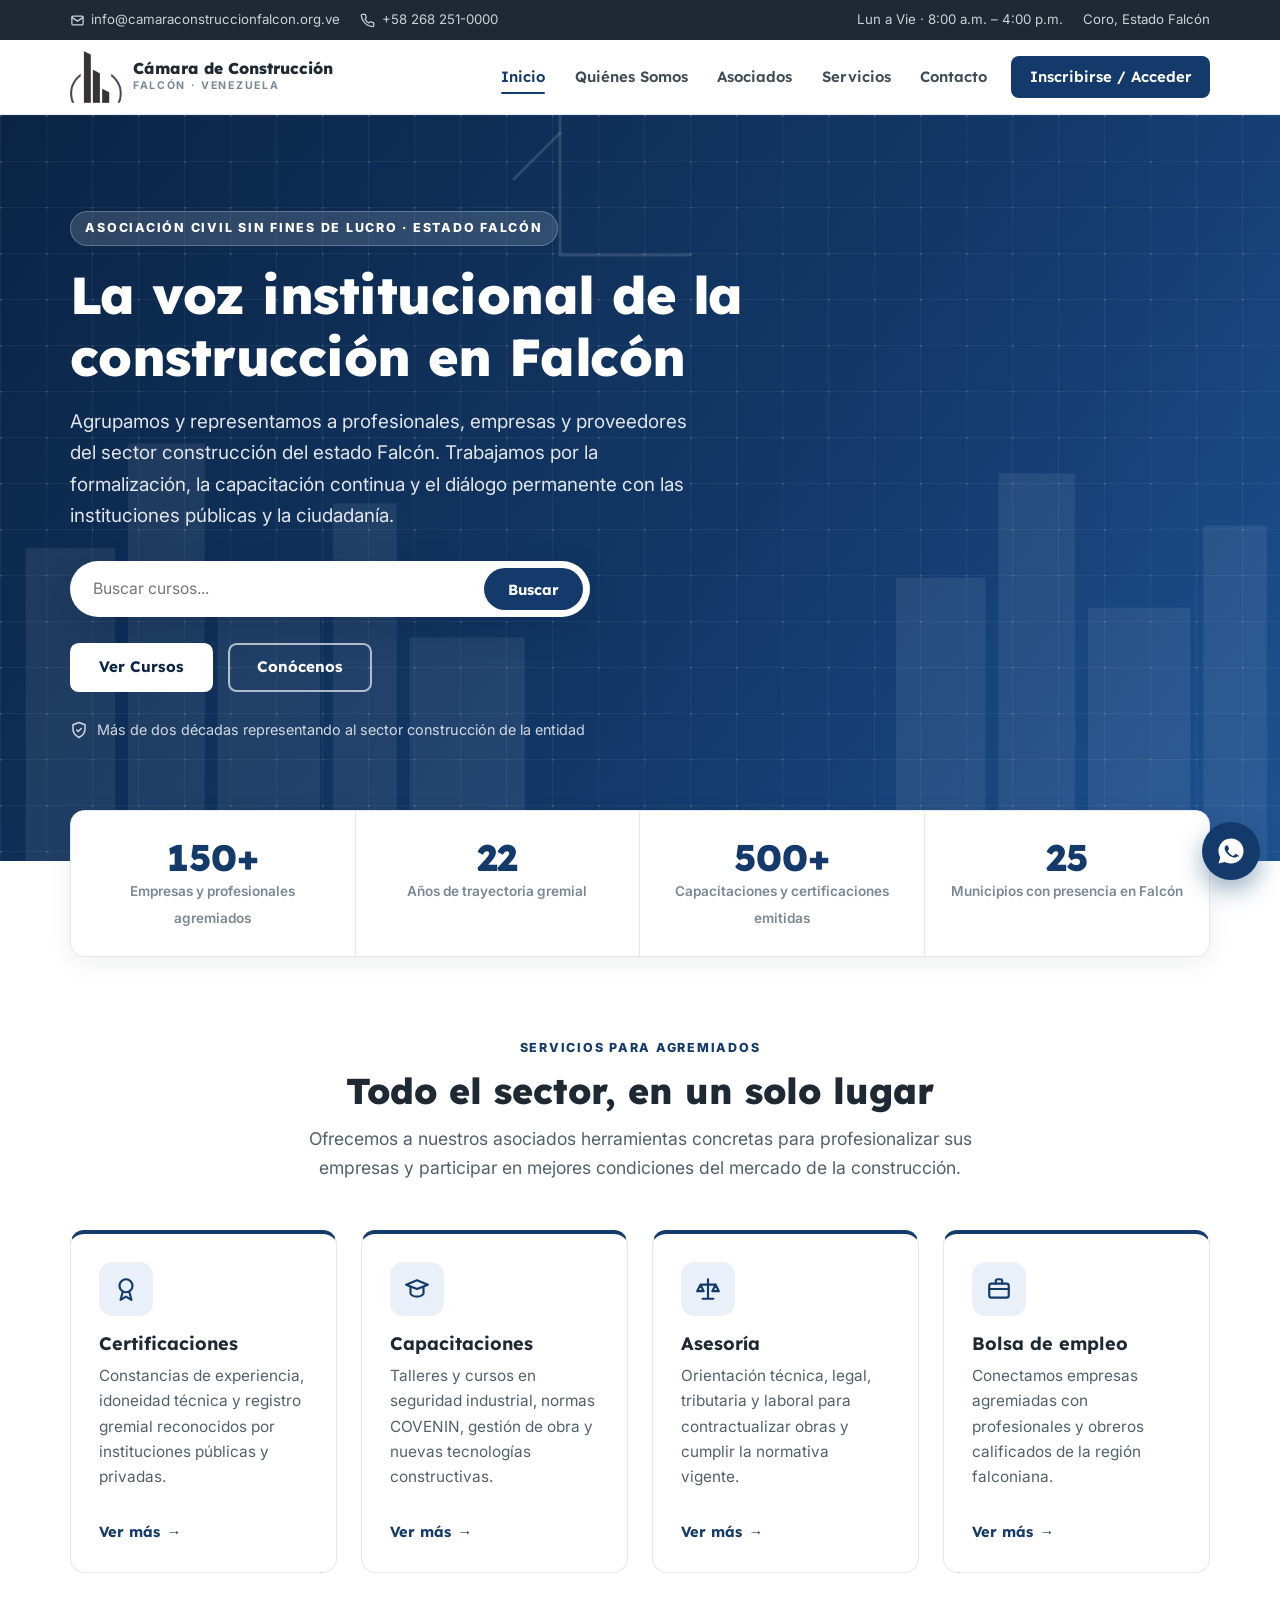
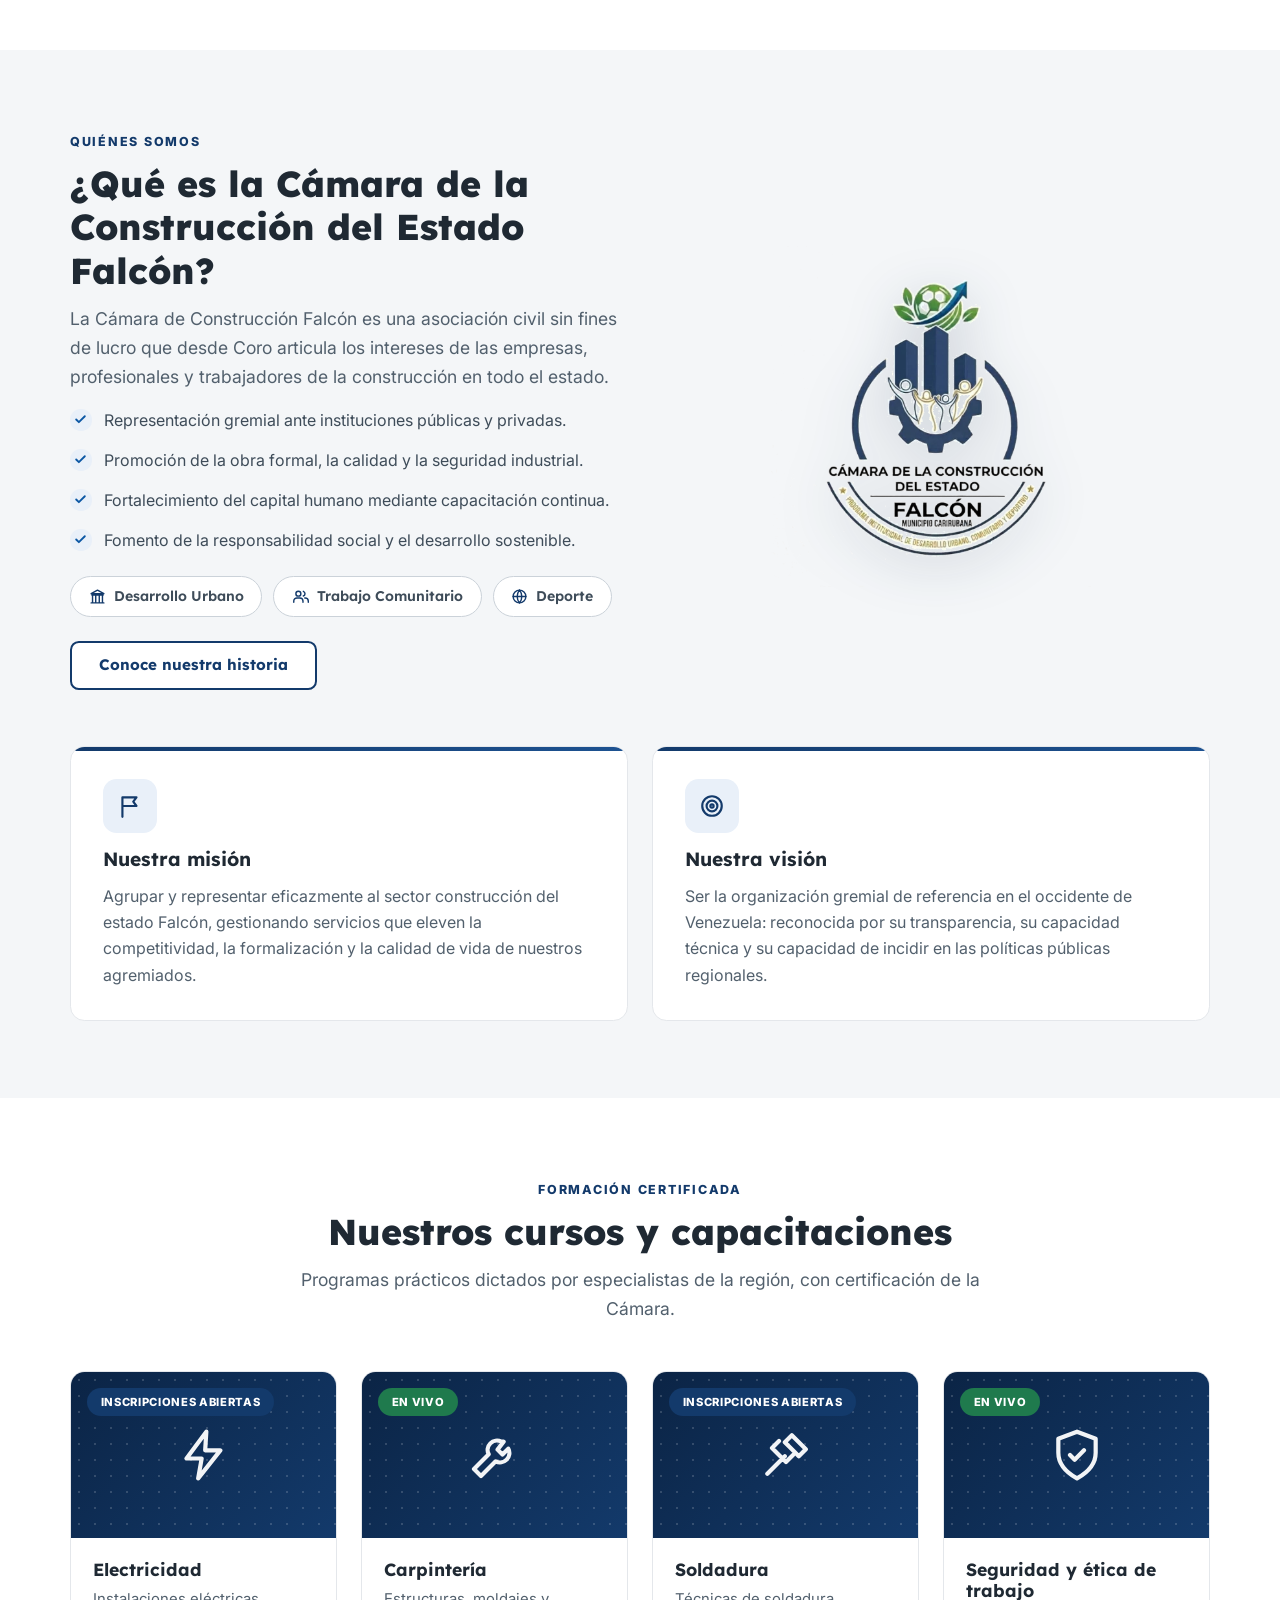
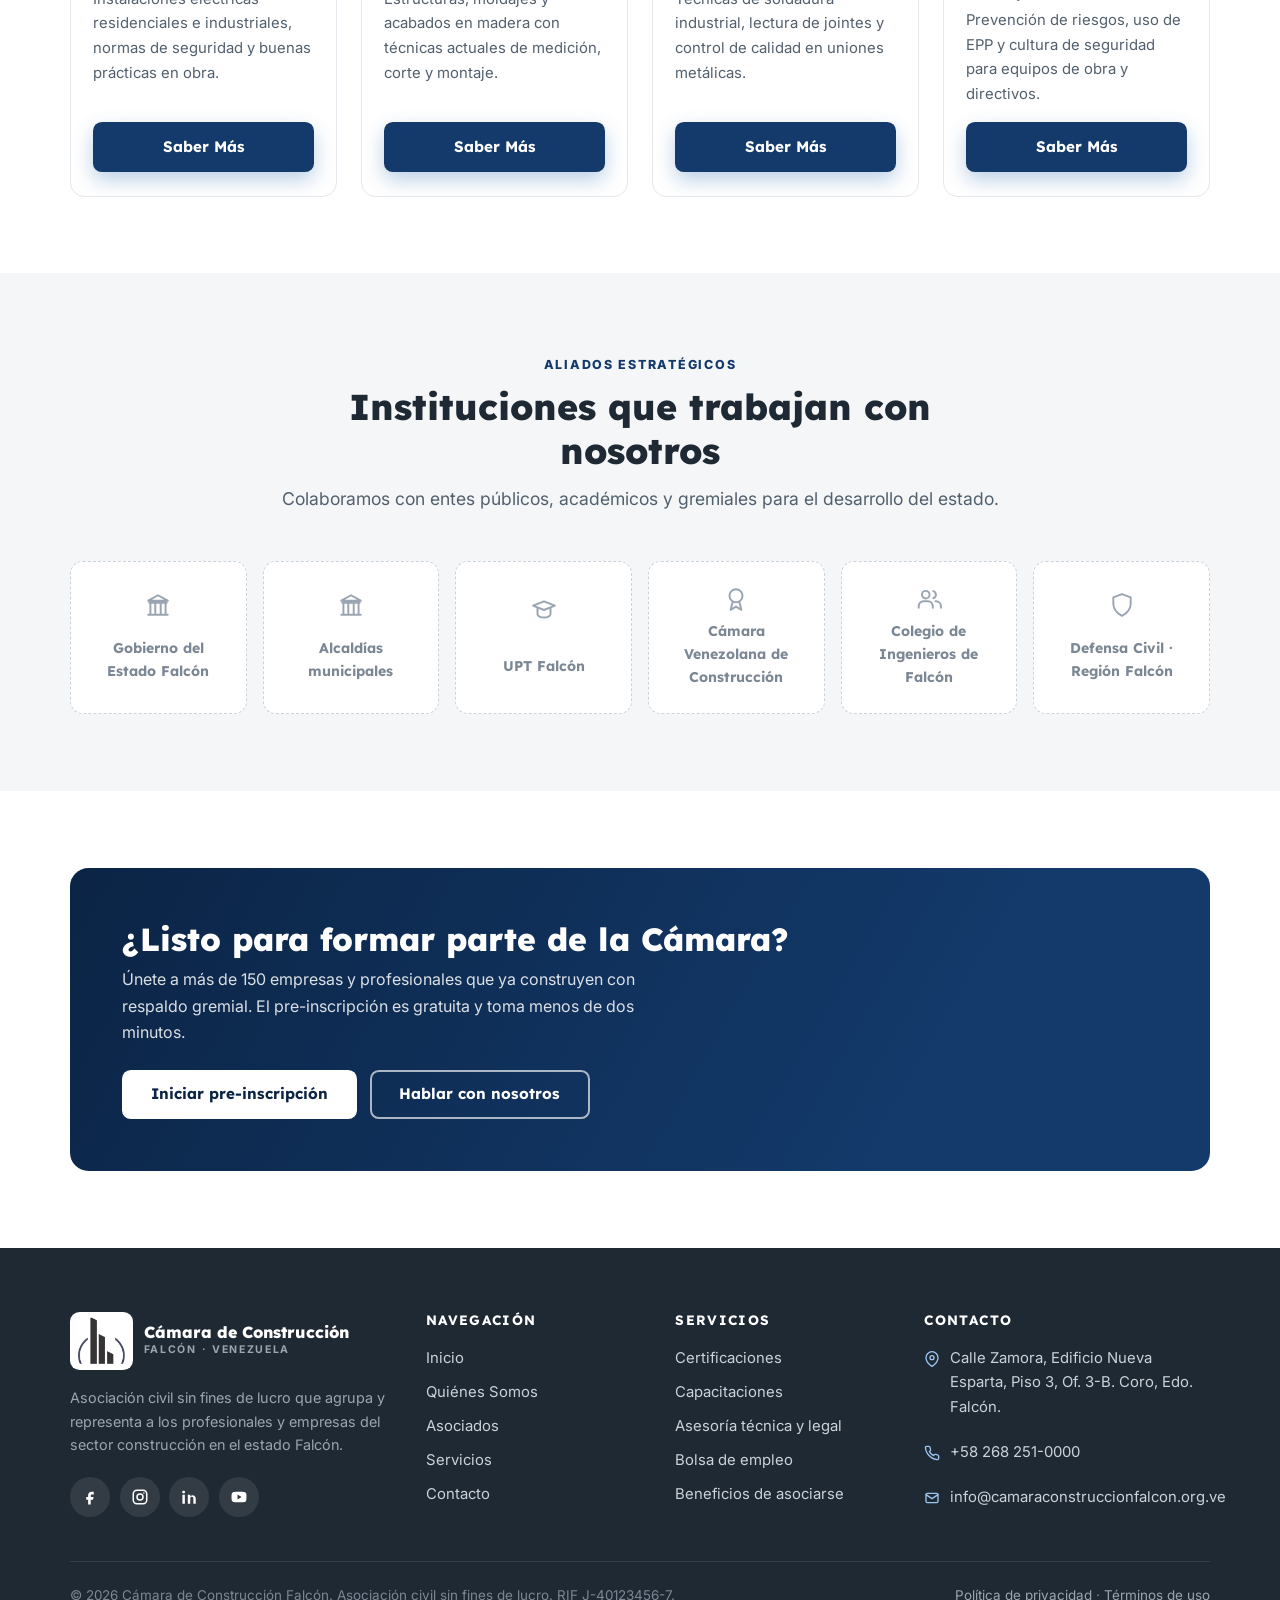
==== Cámara de Construcción del Estado Falcón/index.html @ 8546aae0 "Add files via upload" ====
<!DOCTYPE html>
<html lang="es">
<head>
  <meta charset="UTF-8">
  <meta name="viewport" content="width=device-width, initial-scale=1.0">
  <title>Cámara de Construcción Falcón | Sitio oficial</title>
  <meta name="description" content="Sitio oficial de la Cámara de Construcción Falcón, asociación civil sin fines de lucro que agrupa y representa a profesionales, empresas y proveedores del sector construcción en el estado Falcón.">
  <meta name="keywords" content="Cámara de Construcción Falcón, construcción Falcón, asociación civil, gremio construction, Coro, capital humano, obra pública">
  <meta name="author" content="Cámara de Construcción Falcón">
  <meta name="robots" content="index, follow">
  <link rel="canonical" href="https://camaraconstruccionfalcon.org.ve/">

  <!-- Open Graph / Redes sociales -->
  <meta property="og:type" content="website">
  <meta property="og:locale" content="es_VE">
  <meta property="og:site_name" content="Cámara de Construcción Falcón">
  <meta property="og:title" content="Cámara de Construcción Falcón | Sitio oficial">
  <meta property="og:description" content="La voz institucional de la construcción en el estado Falcón: capacitación, certificación, asesoría y representación gremial.">
  <meta property="og:url" content="https://camaraconstruccionfalcon.org.ve/">
  <meta name="twitter:card" content="summary">

  <meta name="theme-color" content="#133a6b">
  <link rel="icon" type="image/png" href="assets/img/logo-edificios.png">

  <link rel="preconnect" href="https://fonts.googleapis.com">
  <link rel="preconnect" href="https://fonts.gstatic.com" crossorigin>
  <link href="https://fonts.googleapis.com/css2?family=Lexend:wght@500;600;700;800&family=Inter:wght@400;500;600;700&display=swap" rel="stylesheet">

  <link rel="stylesheet" href="assets/css/styles.css">

  <!-- Datos estructurados (SEO) -->
  <script type="application/ld+json">
  {
    "@context": "https://schema.org",
    "@type": "NGO",
    "name": "Cámara de Construcción Falcón",
    "alternateName": "CCF",
    "url": "https://camaraconstruccionfalcon.org.ve/",
    "description": "Asociación civil sin fines de lucro que agrupa y representa a los profesionales y empresas del sector construcción en el estado Falcón, Venezuela.",
    "areaServed": "Estado Falcón, Venezuela",
    "address": {
      "@type": "PostalAddress",
      "streetAddress": "Calle Zamora, Edificio Nueva Esparta, Piso 3, Oficina 3-B",
      "addressLocality": "Coro",
      "addressRegion": "Falcón",
      "addressCountry": "VE"
    },
    "contactPoint": {
      "@type": "ContactPoint",
      "telephone": "+58-268-251-0000",
      "contactType": "customer service",
      "availableLanguage": ["Spanish"]
    }
  }
  </script>
</head>
<body>
  <a class="skip-link" href="#contenido">Saltar al contenido principal</a>

  <!-- Barra superior institucional -->
  <div class="topbar">
    <div class="container topbar__inner">
      <div class="topbar__grupo">
        <a href="mailto:info@camaraconstruccionfalcon.org.ve">
          <svg aria-hidden="true" viewBox="0 0 24 24" fill="none" stroke="currentColor" stroke-width="2" stroke-linecap="round" stroke-linejoin="round"><rect x="3" y="5" width="18" height="14" rx="2"/><path d="M3 7l9 6 9-6"/></svg>
          info@camaraconstruccionfalcon.org.ve
        </a>
        <a href="tel:+582682510000">
          <svg aria-hidden="true" viewBox="0 0 24 24" fill="none" stroke="currentColor" stroke-width="2" stroke-linecap="round" stroke-linejoin="round"><path d="M22 16.92v3a2 2 0 0 1-2.18 2 19.79 19.79 0 0 1-8.63-3.07 19.5 19.5 0 0 1-6-6A19.79 19.79 0 0 1 2.12 4.18 2 2 0 0 1 4.11 2h3a2 2 0 0 1 2 1.72c.13.96.36 1.9.7 2.81a2 2 0 0 1-.45 2.11L8.09 9.91a16 16 0 0 0 6 6l1.27-1.27a2 2 0 0 1 2.11-.45c.91.34 1.85.57 2.81.7A2 2 0 0 1 22 16.92z"/></svg>
          +58 268 251-0000
        </a>
      </div>
      <div class="topbar__grupo">
        <span>Lun a Vie · 8:00 a.m. – 4:00 p.m.</span>
        <span>Coro, Estado Falcón</span>
      </div>
    </div>
  </div>

  <!-- Encabezado principal -->
  <header class="site-header">
    <div class="container header-inner">
      <a class="brand" href="index.html" aria-label="Cámara de Construcción Falcón — Ir al inicio">
        <img class="brand__mark" src="assets/img/logo-edificios.png" alt="" width="52" height="52">
        <span>
          <span class="brand__nombre">Cámara de Construcción</span>
          <span class="brand__lema">Falcón · Venezuela</span>
        </span>
      </a>

      <button class="nav-toggle" aria-expanded="false" aria-controls="nav-principal" aria-label="Abrir menú de navegación">
        <span></span><span></span><span></span>
      </button>

      <nav class="main-nav" id="nav-principal" aria-label="Navegación principal">
        <ul>
          <li><a href="index.html" aria-current="page">Inicio</a></li>
          <li><a href="quienes-somos.html">Quiénes Somos</a></li>
          <li><a href="asociados.html">Asociados</a></li>
          <li><a href="servicios.html">Servicios</a></li>
          <li><a href="contacto.html">Contacto</a></li>
          <li class="nav-cta"><a href="asociados.html#afiliacion">Inscribirse / Acceder</a></li>
        </ul>
      </nav>
    </div>
  </header>

  <main id="contenido">

    <!-- ===== Hero ===== -->
    <section class="hero">
      <svg class="hero__bg" aria-hidden="true" preserveAspectRatio="xMidYMax slice">
        <defs>
          <pattern id="plano" width="46" height="46" patternUnits="userSpaceOnUse">
            <path d="M46 0H0v46" fill="none" stroke="rgba(255,255,255,0.10)" stroke-width="1"/>
            <circle cx="0" cy="0" r="2" fill="rgba(255,255,255,0.14)"/>
          </pattern>
        </defs>
        <rect width="100%" height="100%" fill="url(#plano)"/>
        <!-- Skyline estilizado -->
        <g fill="rgba(255,255,255,0.07)">
          <rect x="2%" y="58%" width="7%" height="42%"/>
          <rect x="10%" y="44%" width="6%" height="56%"/>
          <rect x="17%" y="66%" width="8%" height="34%"/>
          <rect x="26%" y="52%" width="5%" height="48%"/>
          <rect x="32%" y="70%" width="9%" height="30%"/>
          <rect x="70%" y="62%" width="7%" height="38%"/>
          <rect x="78%" y="48%" width="6%" height="52%"/>
          <rect x="85%" y="66%" width="8%" height="34%"/>
          <rect x="94%" y="55%" width="5%" height="45%"/>
        </g>
        <g stroke="rgba(255,255,255,0.13)" stroke-width="3" fill="none" stroke-linecap="round">
          <path d="M560 -10 v150 h130"/>
          <path d="M560 18 l-46 46"/>
        </g>
      </svg>

      <div class="container">
        <div class="hero__contenido">
          <span class="eyebrow">Asociación civil sin fines de lucro · Estado Falcón</span>
          <h1>La voz institucional de la construcción en Falcón</h1>
          <p class="hero__texto">
            Agrupamos y representamos a profesionales, empresas y proveedores del sector
            construcción del estado Falcón. Trabajamos por la formalización, la capacitación
            continua y el diálogo permanente con las instituciones públicas y la ciudadanía.
          </p>
          <form class="hero__buscador" action="servicios.html" method="get" role="search">
            <label class="sr-only" for="buscar-curso">Buscar cursos</label>
            <input id="buscar-curso" type="search" name="q" placeholder="Buscar cursos...">
            <button type="submit">Buscar</button>
          </form>
          <div class="hero__acciones">
            <a class="btn btn--claro" href="#cursos">Ver Cursos</a>
            <a class="btn btn--linea-clara" href="quienes-somos.html">Conócenos</a>
          </div>
          <p class="hero__confianza">
            <svg aria-hidden="true" viewBox="0 0 24 24" fill="none" stroke="currentColor" stroke-width="2" stroke-linecap="round" stroke-linejoin="round"><path d="M12 2l8 3v6c0 5-3.5 8.5-8 11-4.5-2.5-8-6-8-11V5l8-3z"/><path d="M9 12l2 2 4-4"/></svg>
            Más de dos décadas representando al sector construcción de la entidad
          </p>
        </div>
      </div>
    </section>

    <!-- ===== Estadísticas ===== -->
    <section class="estadisticas" aria-label="Cifras de la Cámara">
      <div class="container">
        <div class="estadisticas__caja">
          <div class="estadistica">
            <span class="estadistica__num">150+</span>
            <span class="estadistica__label">Empresas y profesionales agremiados</span>
          </div>
          <div class="estadistica">
            <span class="estadistica__num">22</span>
            <span class="estadistica__label">Años de trayectoria gremial</span>
          </div>
          <div class="estadistica">
            <span class="estadistica__num">500+</span>
            <span class="estadistica__label">Capacitaciones y certificaciones emitidas</span>
          </div>
          <div class="estadistica">
            <span class="estadistica__num">25</span>
            <span class="estadistica__label">Municipios con presencia en Falcón</span>
          </div>
        </div>
      </div>
    </section>

    <!-- ===== Servicios rápidos ===== -->
    <section class="section">
      <div class="container">
        <div class="section-header center">
          <span class="eyebrow">Servicios para agremiados</span>
          <h2>Todo el sector, en un solo lugar</h2>
          <p class="lead">
            Ofrecemos a nuestros asociados herramientas concretas para profesionalizar sus
            empresas y participar en mejores condiciones del mercado de la construcción.
          </p>
        </div>

        <div class="grid grid--4">
          <article class="tarjeta tarjeta--acento reveal">
            <div class="tarjeta__icono">
              <svg aria-hidden="true" viewBox="0 0 24 24" fill="none" stroke="currentColor" stroke-width="2" stroke-linecap="round" stroke-linejoin="round"><circle cx="12" cy="9" r="6"/><path d="M9 14.5L7 22l5-3 5 3-2-7.5"/></svg>
            </div>
            <h3>Certificaciones</h3>
            <p>Constancias de experiencia, idoneidad técnica y registro gremial reconocidos por instituciones públicas y privadas.</p>
            <a class="enlace-flecha" href="servicios.html#certificaciones">Ver más</a>
          </article>

          <article class="tarjeta tarjeta--acento reveal">
            <div class="tarjeta__icono">
              <svg aria-hidden="true" viewBox="0 0 24 24" fill="none" stroke="currentColor" stroke-width="2" stroke-linecap="round" stroke-linejoin="round"><path d="M2 8l10-4 10 4-10 4L2 8z"/><path d="M6 10.5V16c0 1.6 3 3 6 3s6-1.4 6-3v-5.5"/></svg>
            </div>
            <h3>Capacitaciones</h3>
            <p>Talleres y cursos en seguridad industrial, normas COVENIN, gestión de obra y nuevas tecnologías constructivas.</p>
            <a class="enlace-flecha" href="servicios.html#capacitaciones">Ver más</a>
          </article>

          <article class="tarjeta tarjeta--acento reveal">
            <div class="tarjeta__icono">
              <svg aria-hidden="true" viewBox="0 0 24 24" fill="none" stroke="currentColor" stroke-width="2" stroke-linecap="round" stroke-linejoin="round"><path d="M12 3v18M7 21h10M5 8l-3 6h6L5 8zM19 8l-3 6h6l-3-6zM5 8h14"/></svg>
            </div>
            <h3>Asesoría</h3>
            <p>Orientación técnica, legal, tributaria y laboral para contractualizar obras y cumplir la normativa vigente.</p>
            <a class="enlace-flecha" href="servicios.html#asesorias">Ver más</a>
          </article>

          <article class="tarjeta tarjeta--acento reveal">
            <div class="tarjeta__icono">
              <svg aria-hidden="true" viewBox="0 0 24 24" fill="none" stroke="currentColor" stroke-width="2" stroke-linecap="round" stroke-linejoin="round"><rect x="3" y="7" width="18" height="13" rx="2"/><path d="M9 7V5a2 2 0 0 1 2-2h2a2 2 0 0 1 2 2v2M3 12h18"/></svg>
            </div>
            <h3>Bolsa de empleo</h3>
            <p>Conectamos empresas agremiadas con profesionales y obreros calificados de la región falconiana.</p>
            <a class="enlace-flecha" href="servicios.html#empleo">Ver más</a>
          </article>
        </div>
      </div>
    </section>

    <!-- ===== Quiénes somos (resumen) ===== -->
    <section class="section section--gris">
      <div class="container">
        <div class="grid grid--2" style="align-items:center">
          <div class="reveal">
            <span class="eyebrow">Quiénes somos</span>
            <h2>¿Qué es la Cámara de la Construcción del Estado Falcón?</h2>
            <p class="lead">
              La Cámara de Construcción Falcón es una asociación civil sin fines de lucro
              que desde Coro articula los intereses de las empresas, profesionales y
              trabajadores de la construcción en todo el estado.
            </p>
            <ul class="lista-check">
              <li>Representación gremial ante instituciones públicas y privadas.</li>
              <li>Promoción de la obra formal, la calidad y la seguridad industrial.</li>
              <li>Fortalecimiento del capital humano mediante capacitación continua.</li>
              <li>Fomento de la responsabilidad social y el desarrollo sostenible.</li>
            </ul>

            <div class="pildoras" aria-label="Áreas de impacto">
              <span class="pildora">
                <svg aria-hidden="true" viewBox="0 0 24 24" fill="none" stroke="currentColor" stroke-width="2" stroke-linecap="round" stroke-linejoin="round"><path d="M3 21h18M4 10h16M5 10v11M9.5 10v11M14.5 10v11M19 10v11M12 3l9 5H3l9-5z"/></svg>
                Desarrollo Urbano
              </span>
              <span class="pildora">
                <svg aria-hidden="true" viewBox="0 0 24 24" fill="none" stroke="currentColor" stroke-width="2" stroke-linecap="round" stroke-linejoin="round"><circle cx="9" cy="8" r="3.5"/><path d="M2.5 20v-1.5A4.5 4.5 0 0 1 7 14h4a4.5 4.5 0 0 1 4.5 4.5V20M16 4.7a3.5 3.5 0 0 1 0 6.6M18 14h.5a4.5 4.5 0 0 1 4.5 4.5V20"/></svg>
                Trabajo Comunitario
              </span>
              <span class="pildora">
                <svg aria-hidden="true" viewBox="0 0 24 24" fill="none" stroke="currentColor" stroke-width="2" stroke-linecap="round" stroke-linejoin="round"><circle cx="12" cy="12" r="9"/><path d="M12 3a14 14 0 0 0 0 18M12 3a14 14 0 0 1 0 18M3 12h18"/></svg>
                Deporte
              </span>
            </div>

            <p style="margin-top:1.5rem">
              <a class="btn btn--contorno" href="quienes-somos.html">Conoce nuestra historia</a>
            </p>
          </div>

          <div class="sello reveal">
            <img src="assets/img/sello-oficial.png" alt="Sello de la Cámara de la Construcción del Estado Falcón — Programa Institucional de Desarrollo Urbano, Comunitario y Deporte" width="320" height="342" loading="lazy">
          </div>
        </div>

        <div class="mv reveal" style="margin-top:2.5rem">
          <div class="mv__item">
            <div class="tarjeta__icono">
              <svg aria-hidden="true" viewBox="0 0 24 24" fill="none" stroke="currentColor" stroke-width="2" stroke-linecap="round" stroke-linejoin="round"><path d="M5 22V4M5 4h13l-3 4 3 4H5"/></svg>
            </div>
            <h3>Nuestra misión</h3>
            <p>Agrupar y representar eficazmente al sector construcción del estado Falcón, gestionando servicios que eleven la competitividad, la formalización y la calidad de vida de nuestros agremiados.</p>
          </div>
          <div class="mv__item">
            <div class="tarjeta__icono">
              <svg aria-hidden="true" viewBox="0 0 24 24" fill="none" stroke="currentColor" stroke-width="2" stroke-linecap="round" stroke-linejoin="round"><circle cx="12" cy="12" r="9"/><circle cx="12" cy="12" r="5"/><circle cx="12" cy="12" r="1.5"/></svg>
            </div>
            <h3>Nuestra visión</h3>
            <p>Ser la organización gremial de referencia en el occidente de Venezuela: reconocida por su transparencia, su capacidad técnica y su capacidad de incidir en las políticas públicas regionales.</p>
          </div>
        </div>
      </div>
    </section>

    <!-- ===== Cursos y capacitaciones ===== -->
    <section class="section" id="cursos">
      <div class="container">
        <div class="section-header center">
          <span class="eyebrow">Formación certificada</span>
          <h2>Nuestros cursos y capacitaciones</h2>
          <p class="lead">Programas prácticos dictados por especialistas de la región, con certificación de la Cámara.</p>
        </div>

        <div class="grid grid--4">
          <article class="curso reveal">
            <div class="curso__media">
              <span class="badge-curso badge-curso--abiertas">Inscripciones abiertas</span>
              <svg aria-hidden="true" viewBox="0 0 24 24" fill="none" stroke="currentColor" stroke-width="1.8" stroke-linecap="round" stroke-linejoin="round"><path d="M13 2L4.5 13.5H11L9.5 22 19 10h-6.5L13 2z"/></svg>
            </div>
            <div class="curso__cuerpo">
              <h3>Electricidad</h3>
              <p>Instalaciones eléctricas residenciales e industriales, normas de seguridad y buenas prácticas en obra.</p>
              <a class="btn btn--primario btn--bloque" href="servicios.html#capacitaciones">Saber Más</a>
            </div>
          </article>

          <article class="curso reveal">
            <div class="curso__media">
              <span class="badge-curso badge-curso--vivo">En vivo</span>
              <svg aria-hidden="true" viewBox="0 0 24 24" fill="none" stroke="currentColor" stroke-width="1.8" stroke-linecap="round" stroke-linejoin="round"><path d="M14.7 6.3a4 4 0 0 0-5.4 5.4L3 18l3 3 6.3-6.3a4 4 0 0 0 5.4-5.4l-2.5 2.5-2.1-2.1 2.6-3.4z"/></svg>
            </div>
            <div class="curso__cuerpo">
              <h3>Carpintería</h3>
              <p>Estructuras, moldajes y acabados en madera con técnicas actuales de medición, corte y montaje.</p>
              <a class="btn btn--primario btn--bloque" href="servicios.html#capacitaciones">Saber Más</a>
            </div>
          </article>

          <article class="curso reveal">
            <div class="curso__media">
              <span class="badge-curso badge-curso--abiertas">Inscripciones abiertas</span>
              <svg aria-hidden="true" viewBox="0 0 24 24" fill="none" stroke="currentColor" stroke-width="1.8" stroke-linecap="round" stroke-linejoin="round"><path d="M14.5 3.5l6 6-3 3-6-6 3-3zM4 20l7.5-7.5M9 6l-3 3 6 6 3-3"/></svg>
            </div>
            <div class="curso__cuerpo">
              <h3>Soldadura</h3>
              <p>Técnicas de soldadura industrial, lectura de jointes y control de calidad en uniones metálicas.</p>
              <a class="btn btn--primario btn--bloque" href="servicios.html#capacitaciones">Saber Más</a>
            </div>
          </article>

          <article class="curso reveal">
            <div class="curso__media">
              <span class="badge-curso badge-curso--vivo">En vivo</span>
              <svg aria-hidden="true" viewBox="0 0 24 24" fill="none" stroke="currentColor" stroke-width="1.8" stroke-linecap="round" stroke-linejoin="round"><path d="M12 2l8 3v6c0 5-3.5 8.5-8 11-4.5-2.5-8-6-8-11V5l8-3z"/><path d="M9 12l2 2 4-4"/></svg>
            </div>
            <div class="curso__cuerpo">
              <h3>Seguridad y ética de trabajo</h3>
              <p>Prevención de riesgos, uso de EPP y cultura de seguridad para equipos de obra y directivos.</p>
              <a class="btn btn--primario btn--bloque" href="servicios.html#capacitaciones">Saber Más</a>
            </div>
          </article>
        </div>
      </div>
    </section>

    <!-- ===== Aliados estratégicos ===== -->
    <section class="section section--gris">
      <div class="container">
        <div class="section-header center">
          <span class="eyebrow">Aliados estratégicos</span>
          <h2>Instituciones que trabajan con nosotros</h2>
          <p class="lead">Colaboramos con entes públicos, académicos y gremiales para el desarrollo del estado.</p>
        </div>

        <div class="aliados">
          <div class="aliado">
            <svg aria-hidden="true" viewBox="0 0 24 24" fill="none" stroke="currentColor" stroke-width="1.8" stroke-linecap="round" stroke-linejoin="round"><path d="M3 21h18M4 10h16M5 10v11M9.5 10v11M14.5 10v11M19 10v11M12 3l9 5H3l9-5z"/></svg>
            Gobierno del Estado Falcón
          </div>
          <div class="aliado">
            <svg aria-hidden="true" viewBox="0 0 24 24" fill="none" stroke="currentColor" stroke-width="1.8" stroke-linecap="round" stroke-linejoin="round"><path d="M3 21h18M4 10h16M5 10v11M9.5 10v11M14.5 10v11M19 10v11M12 3l9 5H3l9-5z"/></svg>
            Alcaldías municipales
          </div>
          <div class="aliado">
            <svg aria-hidden="true" viewBox="0 0 24 24" fill="none" stroke="currentColor" stroke-width="1.8" stroke-linecap="round" stroke-linejoin="round"><path d="M2 8l10-4 10 4-10 4L2 8z"/><path d="M6 10.5V16c0 1.6 3 3 6 3s6-1.4 6-3v-5.5"/></svg>
            UPT Falcón
          </div>
          <div class="aliado">
            <svg aria-hidden="true" viewBox="0 0 24 24" fill="none" stroke="currentColor" stroke-width="1.8" stroke-linecap="round" stroke-linejoin="round"><circle cx="12" cy="9" r="6"/><path d="M9 14.5L7 22l5-3 5 3-2-7.5"/></svg>
            Cámara Venezolana de Construcción
          </div>
          <div class="aliado">
            <svg aria-hidden="true" viewBox="0 0 24 24" fill="none" stroke="currentColor" stroke-width="1.8" stroke-linecap="round" stroke-linejoin="round"><circle cx="9" cy="8" r="3.5"/><path d="M2.5 20v-1.5A4.5 4.5 0 0 1 7 14h4a4.5 4.5 0 0 1 4.5 4.5V20M16 4.7a3.5 3.5 0 0 1 0 6.6M18 14h.5a4.5 4.5 0 0 1 4.5 4.5V20"/></svg>
            Colegio de Ingenieros de Falcón
          </div>
          <div class="aliado">
            <svg aria-hidden="true" viewBox="0 0 24 24" fill="none" stroke="currentColor" stroke-width="1.8" stroke-linecap="round" stroke-linejoin="round"><path d="M12 2l8 3v6c0 5-3.5 8.5-8 11-4.5-2.5-8-6-8-11V5l8-3z"/></svg>
            Defensa Civil · Región Falcón
          </div>
        </div>
      </div>
    </section>

    <!-- ===== Banda CTA ===== -->
    <section class="section">
      <div class="container">
        <div class="banda-cta reveal">
          <div>
            <h2>¿Listo para formar parte de la Cámara?</h2>
            <p>Únete a más de 150 empresas y profesionales que ya construyen con respaldo gremial. El pre-inscripción es gratuita y toma menos de dos minutos.</p>
          </div>
          <div class="banda-cta__acciones">
            <a class="btn btn--claro" href="asociados.html#afiliacion">Iniciar pre-inscripción</a>
            <a class="btn btn--linea-clara" href="contacto.html">Hablar con nosotros</a>
          </div>
        </div>
      </div>
    </section>

  </main>

  <!-- ===== Pie de página ===== -->
  <footer class="site-footer">
    <div class="container">
      <div class="footer-grid">
        <div>
          <div class="footer-marca">
            <img class="brand__mark" src="assets/img/logo-edificios.png" alt="" width="52" height="52">
            <span>
              <span class="brand__nombre">Cámara de Construcción</span>
              <span class="brand__lema">Falcón · Venezuela</span>
            </span>
          </div>
          <p>Asociación civil sin fines de lucro que agrupa y representa a los profesionales y empresas del sector construcción en el estado Falcón.</p>
          <div class="redes" aria-label="Redes sociales">
            <a href="#" aria-label="Facebook de la Cámara de Construcción Falcón"><svg aria-hidden="true" viewBox="0 0 24 24" fill="currentColor"><path d="M14 8.5h3V5h-3c-2.5 0-4.5 2-4.5 4.5V12H7v3.5h2.5V22H13v-6.5h3l.8-3.5H13V9.5c0-.6.4-1 1-1z"/></svg></a>
            <a href="#" aria-label="Instagram de la Cámara de Construcción Falcón"><svg aria-hidden="true" viewBox="0 0 24 24" fill="none" stroke="currentColor" stroke-width="2" stroke-linecap="round"><rect x="3" y="3" width="18" height="18" rx="5"/><circle cx="12" cy="12" r="4"/><circle cx="17.2" cy="6.8" r="1" fill="currentColor" stroke="none"/></svg></a>
            <a href="#" aria-label="LinkedIn de la Cámara de Construcción Falcón"><svg aria-hidden="true" viewBox="0 0 24 24" fill="currentColor"><path d="M6.5 9H3.2v12h3.3V9zM4.85 3.5A1.93 1.93 0 1 0 4.85 7.4a1.93 1.93 0 0 0 0-3.9zM21 14.4c0-3.3-1.8-4.9-4.1-4.9-1.9 0-2.7 1-3.2 1.8V9H10.4c0 .9 0 12 0 12h3.3v-6.7c0-.4 0-.7.1-1 .3-.7.9-1.5 2-1.5 1.4 0 2 1.1 2 2.7V21H21v-6.6z"/></svg></a>
            <a href="#" aria-label="YouTube de la Cámara de Construcción Falcón"><svg aria-hidden="true" viewBox="0 0 24 24" fill="currentColor"><path d="M22 12s0-3.2-.4-4.7a2.5 2.5 0 0 0-1.8-1.8C18.2 5 12 5 12 5s-6.2 0-7.8.5a2.5 2.5 0 0 0-1.8 1.8C2 8.8 2 12 2 12s0 3.2.4 4.7c.2.9.9 1.6 1.8 1.8 1.6.5 7.8.5 7.8.5s6.2 0 7.8-.5a2.5 2.5 0 0 0 1.8-1.8c.4-1.5.4-4.7.4-4.7zM10 15.2V8.8l5.5 3.2-5.5 3.2z"/></svg></a>
          </div>
        </div>

        <div>
          <h4>Navegación</h4>
          <ul class="footer-lista">
            <li><a href="index.html">Inicio</a></li>
            <li><a href="quienes-somos.html">Quiénes Somos</a></li>
            <li><a href="asociados.html">Asociados</a></li>
            <li><a href="servicios.html">Servicios</a></li>
              <li><a href="contacto.html">Contacto</a></li>
          </ul>
        </div>

        <div>
          <h4>Servicios</h4>
          <ul class="footer-lista">
            <li><a href="servicios.html#certificaciones">Certificaciones</a></li>
            <li><a href="servicios.html#capacitaciones">Capacitaciones</a></li>
            <li><a href="servicios.html#asesorias">Asesoría técnica y legal</a></li>
            <li><a href="servicios.html#empleo">Bolsa de empleo</a></li>
            <li><a href="asociados.html#beneficios">Beneficios de asociarse</a></li>
          </ul>
        </div>

        <div>
          <h4>Contacto</h4>
          <ul class="footer-lista footer-contacto">
            <li>
              <svg aria-hidden="true" viewBox="0 0 24 24" fill="none" stroke="currentColor" stroke-width="2" stroke-linecap="round" stroke-linejoin="round"><path d="M21 10c0 7-9 13-9 13S3 17 3 10a9 9 0 0 1 18 0z"/><circle cx="12" cy="10" r="3"/></svg>
              Calle Zamora, Edificio Nueva Esparta, Piso 3, Of. 3-B. Coro, Edo. Falcón.
            </li>
            <li>
              <svg aria-hidden="true" viewBox="0 0 24 24" fill="none" stroke="currentColor" stroke-width="2" stroke-linecap="round" stroke-linejoin="round"><path d="M22 16.92v3a2 2 0 0 1-2.18 2 19.79 19.79 0 0 1-8.63-3.07 19.5 19.5 0 0 1-6-6A19.79 19.79 0 0 1 2.12 4.18 2 2 0 0 1 4.11 2h3a2 2 0 0 1 2 1.72c.13.96.36 1.9.7 2.81a2 2 0 0 1-.45 2.11L8.09 9.91a16 16 0 0 0 6 6l1.27-1.27a2 2 0 0 1 2.11-.45c.91.34 1.85.57 2.81.7A2 2 0 0 1 22 16.92z"/></svg>
              <a href="tel:+582682510000">+58 268 251-0000</a>
            </li>
            <li>
              <svg aria-hidden="true" viewBox="0 0 24 24" fill="none" stroke="currentColor" stroke-width="2" stroke-linecap="round" stroke-linejoin="round"><rect x="3" y="5" width="18" height="14" rx="2"/><path d="M3 7l9 6 9-6"/></svg>
              <a href="mailto:info@camaraconstruccionfalcon.org.ve">info@camaraconstruccionfalcon.org.ve</a>
            </li>
          </ul>
        </div>
      </div>

      <div class="footer-bottom">
        <span>© <span data-anio>2026</span> Cámara de Construcción Falcón. Asociación civil sin fines de lucro. RIF J-40123456-7.</span>
        <span><a href="contacto.html">Política de privacidad</a> · <a href="contacto.html">Términos de uso</a></span>
      </div>
    </div>
  </footer>

  <a class="boton-whatsapp" href="https://wa.me/584140000000?text=Hola%2C%20deseo%20informaci%C3%B3n%20sobre%20la%20C%C3%A1mara%20de%20Construcci%C3%B3n%20Falc%C3%B3n" target="_blank" rel="noopener" aria-label="Escríbenos por WhatsApp">
    <svg aria-hidden="true" viewBox="0 0 24 24" fill="currentColor"><path d="M12 2a10 10 0 0 0-8.6 15.1L2 22l5.1-1.3A10 10 0 1 0 12 2zm5.3 14c-.2.6-1.2 1.2-1.7 1.2-.5.1-1 .1-3.2-.7-2.7-1.1-4.4-3.8-4.5-4-.1-.2-1-1.4-1-2.6s.6-1.8.9-2.1c.2-.2.5-.3.7-.3h.5c.2 0 .4 0 .6.5s.7 1.8.8 1.9c.1.1.1.3 0 .5s-.2.4-.3.6l-.5.5c-.2.2-.3.4-.1.7.2.3.8 1.3 1.7 2.1 1.2 1 2.1 1.4 2.4 1.5.3.1.5.1.7-.1s.7-.9.9-1.2c.2-.3.4-.2.7-.1l1.8.9c.3.2.5.2.6.4.1.1.1.7-.1 1.2z"/></svg>
  </a>

  <script src="assets/js/main.js" defer></script>
</body>
</html>
---- Cámara de Construcción del Estado Falcón/assets/css/styles.css ----
/* =========================================================
   Cámara de Construcción Falcón — Hoja de estilos principal
   Paleta institucional: Blanco · Gris · Azul
   ========================================================= */

:root {
  /* Azul institucional (acento, CTA, detalles) — azul marino Fedecámaras */
  --azul: #133a6b;
  --azul-oscuro: #0b2445;
  --azul-vivo: #1d5291;
  --azul-claro: #e9f0f9;
  --azul-borde: #c7d9ef;
  --carbon: #33343e;

  /* Grises (textos, separadores, fondos secundarios) */
  --gris-900: #1f2933;
  --gris-800: #2e3d4b;
  --gris-700: #3e4c59;
  --gris-600: #52606d;
  --gris-500: #7b8794;
  --gris-400: #9aa5b1;
  --gris-300: #cbd2d9;
  --gris-200: #e4e7eb;
  --gris-100: #f4f6f8;

  /* Blanco base */
  --blanco: #ffffff;

  --sombra-suave: 0 6px 24px rgba(15, 23, 42, 0.07);
  --sombra-card: 0 18px 40px rgba(11, 87, 164, 0.12);
  --radio: 0.9rem;
  --max: 1140px;

  --fuente-titulo: "Lexend", "Segoe UI", Roboto, Arial, sans-serif;
  --fuente-cuerpo: "Inter", Roboto, "Segoe UI", Arial, sans-serif;
}

/* ---------- Reset y base ---------- */
*,
*::before,
*::after {
  box-sizing: border-box;
}

html {
  scroll-behavior: smooth;
  scroll-padding-top: 6.5rem;
  -webkit-text-size-adjust: 100%;
}

body {
  margin: 0;
  font-family: var(--fuente-cuerpo);
  font-size: 1rem;
  line-height: 1.65;
  color: var(--gris-700);
  background: var(--blanco);
  -webkit-font-smoothing: antialiased;
}

img,
svg {
  max-width: 100%;
  display: block;
}

h1,
h2,
h3,
h4,
h5 {
  font-family: var(--fuente-titulo);
  color: var(--gris-900);
  line-height: 1.2;
  margin: 0 0 0.75rem;
  font-weight: 700;
}

h1 { font-size: clamp(2rem, 4.6vw, 3.25rem); font-weight: 800; letter-spacing: -0.01em; }
h2 { font-size: clamp(1.6rem, 3vw, 2.25rem); font-weight: 800; }
h3 { font-size: 1.2rem; }
p { margin: 0 0 1rem; }

a {
  color: var(--azul);
  text-decoration: none;
}

a:hover { text-decoration: underline; }

ul, ol { padding-left: 1.2rem; }

hr {
  border: 0;
  border-top: 1px solid var(--gris-200);
  margin: 2rem 0;
}

::selection { background: var(--azul); color: #fff; }

:focus-visible {
  outline: 3px solid var(--azul);
  outline-offset: 2px;
  border-radius: 4px;
}

/* ---------- Accesibilidad ---------- */
.skip-link {
  position: absolute;
  left: -9999px;
  top: 0;
  z-index: 999;
  background: var(--azul);
  color: #fff;
  padding: 0.75rem 1.25rem;
  font-weight: 700;
  border-radius: 0 0 0.5rem 0;
}

.skip-link:focus {
  left: 0;
}

.sr-only {
  position: absolute;
  width: 1px;
  height: 1px;
  padding: 0;
  margin: -1px;
  overflow: hidden;
  clip: rect(0 0 0 0);
  white-space: nowrap;
  border: 0;
}

/* ---------- Layout ---------- */
.container {
  width: min(var(--max), 92%);
  margin-inline: auto;
}

.section {
  padding: clamp(3rem, 6vw, 5rem) 0;
}

.section--gris { background: var(--gris-100); }
.section--azul {
  background: linear-gradient(120deg, var(--azul-oscuro), var(--azul) 70%);
  color: rgba(255, 255, 255, 0.9);
}
.section--azul h2,
.section--azul h3 { color: #fff; }

.section-header {
  max-width: 730px;
  margin-bottom: clamp(2rem, 4vw, 3rem);
}

.section-header.center {
  text-align: center;
  margin-inline: auto;
}

.eyebrow {
  display: inline-block;
  font-size: 0.78rem;
  font-weight: 800;
  letter-spacing: 0.14em;
  text-transform: uppercase;
  color: var(--azul);
  margin-bottom: 0.6rem;
}

.section--azul .eyebrow { color: #9ec5f0; }

.lead {
  font-size: 1.1rem;
  color: var(--gris-600);
}

.section--azul .lead { color: rgba(255, 255, 255, 0.85); }

.grid {
  display: grid;
  gap: 1.5rem;
}

.grid--2 { grid-template-columns: repeat(auto-fit, minmax(320px, 1fr)); }
.grid--3 { grid-template-columns: repeat(auto-fit, minmax(270px, 1fr)); }
.grid--4 { grid-template-columns: repeat(auto-fit, minmax(230px, 1fr)); }

.text-center { text-align: center; }

/* ---------- Botones ---------- */
.btn {
  display: inline-flex;
  align-items: center;
  justify-content: center;
  gap: 0.5rem;
  padding: 0.85rem 1.7rem;
  border-radius: 0.55rem;
  border: 2px solid transparent;
  font-family: var(--fuente-titulo);
  font-weight: 700;
  font-size: 0.95rem;
  line-height: 1.2;
  cursor: pointer;
  text-align: center;
  transition: background-color 0.2s ease, color 0.2s ease,
    border-color 0.2s ease, transform 0.2s ease, box-shadow 0.2s ease;
}

.btn:hover { text-decoration: none; transform: translateY(-2px); }

.btn--primario {
  background: var(--azul);
  color: #fff;
  box-shadow: 0 8px 20px rgba(11, 87, 164, 0.28);
}
.btn--primario:hover { background: var(--azul-oscuro); color: #fff; }

.btn--contorno {
  background: #fff;
  border-color: var(--azul);
  color: var(--azul);
}
.btn--contorno:hover { background: var(--azul-claro); }

.btn--claro {
  background: #fff;
  color: var(--azul-oscuro);
}
.btn--claro:hover { background: var(--azul-claro); color: var(--azul-oscuro); }

.btn--linea-clara {
  border-color: rgba(255, 255, 255, 0.65);
  color: #fff;
  background: transparent;
}
.btn--linea-clara:hover {
  background: rgba(255, 255, 255, 0.14);
  border-color: #fff;
  color: #fff;
}

.btn--bloque { width: 100%; }

.enlace-flecha {
  display: inline-flex;
  align-items: center;
  gap: 0.4rem;
  font-weight: 700;
  font-family: var(--fuente-titulo);
  font-size: 0.92rem;
}
.enlace-flecha::after { content: "→"; transition: transform 0.2s ease; }
.enlace-flecha:hover::after { transform: translateX(4px); }

/* ---------- Barra superior ---------- */
.topbar {
  background: var(--gris-900);
  color: var(--gris-300);
  font-size: 0.83rem;
}

.topbar__inner {
  display: flex;
  align-items: center;
  justify-content: space-between;
  gap: 1rem;
  min-height: 40px;
  flex-wrap: wrap;
  padding: 0.35rem 0;
}

.topbar__grupo {
  display: flex;
  align-items: center;
  gap: 1.25rem;
  flex-wrap: wrap;
}

.topbar a {
  color: var(--gris-300);
  display: inline-flex;
  align-items: center;
  gap: 0.4rem;
}
.topbar a:hover { color: #fff; }
.topbar svg { width: 15px; height: 15px; }

/* ---------- Encabezado y navegación ---------- */
.site-header {
  position: sticky;
  top: 0;
  z-index: 100;
  background: var(--blanco);
  border-bottom: 1px solid var(--gris-200);
  transition: box-shadow 0.25s ease;
}

.site-header.is-scrolled { box-shadow: var(--sombra-suave); }

.header-inner {
  display: flex;
  align-items: center;
  justify-content: space-between;
  gap: 1rem;
  min-height: 74px;
  position: relative;
}

.brand {
  display: flex;
  align-items: center;
  gap: 0.7rem;
  color: var(--gris-900);
}
.brand:hover { text-decoration: none; }

.brand__mark { height: 52px; width: auto; flex-shrink: 0; }

.brand__nombre {
  display: block;
  font-family: var(--fuente-titulo);
  font-weight: 800;
  font-size: 0.98rem;
  line-height: 1.15;
  color: var(--gris-900);
}

.brand__lema {
  display: block;
  font-size: 0.66rem;
  font-weight: 700;
  letter-spacing: 0.16em;
  text-transform: uppercase;
  color: var(--gris-500);
}

.main-nav ul {
  display: flex;
  align-items: center;
  gap: 0.15rem;
  list-style: none;
  margin: 0;
  padding: 0;
}

.main-nav a {
  display: block;
  padding: 0.55rem 0.85rem;
  font-family: var(--fuente-titulo);
  font-weight: 600;
  font-size: 0.93rem;
  color: var(--gris-700);
  border-radius: 0.45rem;
  position: relative;
}
.main-nav a:hover {
  color: var(--azul);
  background: var(--azul-claro);
  text-decoration: none;
}

.main-nav a[aria-current="page"] { color: var(--azul); }
.main-nav a[aria-current="page"]::after {
  content: "";
  position: absolute;
  left: 0.85rem;
  right: 0.85rem;
  bottom: 0.25rem;
  height: 2px;
  background: var(--azul);
  border-radius: 2px;
}

.nav-cta a {
  background: var(--azul);
  color: #fff;
  margin-left: 0.5rem;
  border-radius: 0.5rem;
  padding: 0.55rem 1.15rem;
}
.nav-cta a:hover { background: var(--azul-oscuro); color: #fff; }
.nav-cta a[aria-current="page"]::after { display: none; }

.nav-toggle {
  display: none;
  flex-direction: column;
  justify-content: center;
  gap: 5px;
  width: 46px;
  height: 46px;
  padding: 10px;
  background: var(--azul-claro);
  border: 1px solid var(--azul-borde);
  border-radius: 0.5rem;
  cursor: pointer;
}

.nav-toggle span {
  display: block;
  height: 2.5px;
  width: 100%;
  background: var(--azul);
  border-radius: 2px;
  transition: transform 0.25s ease, opacity 0.2s ease;
}

.nav-toggle[aria-expanded="true"] span:nth-child(1) { transform: translateY(7.5px) rotate(45deg); }
.nav-toggle[aria-expanded="true"] span:nth-child(2) { opacity: 0; }
.nav-toggle[aria-expanded="true"] span:nth-child(3) { transform: translateY(-7.5px) rotate(-45deg); }

/* ---------- Hero (Inicio) ---------- */
.hero {
  position: relative;
  overflow: hidden;
  color: #fff;
  background: linear-gradient(125deg, var(--azul-oscuro) 0%, var(--azul) 62%, var(--azul-vivo) 100%);
  padding: clamp(3.5rem, 8vw, 6rem) 0 clamp(4.5rem, 9vw, 6.5rem);
}

.hero__bg {
  position: absolute;
  inset: 0;
  width: 100%;
  height: 100%;
  pointer-events: none;
}

.hero__contenido {
  position: relative;
  max-width: 720px;
}

.hero .eyebrow {
  background: rgba(255, 255, 255, 0.14);
  padding: 0.4rem 0.9rem;
  border-radius: 999px;
  border: 1px solid rgba(255, 255, 255, 0.25);
  color: #fff;
  margin-bottom: 1.1rem;
}

.hero h1 { color: #fff; margin-bottom: 1.1rem; }

.hero__texto {
  font-size: clamp(1.02rem, 2vw, 1.18rem);
  color: rgba(255, 255, 255, 0.88);
  max-width: 620px;
  margin-bottom: 1.9rem;
}

.hero__acciones {
  display: flex;
  flex-wrap: wrap;
  gap: 0.9rem;
  margin-bottom: 1.6rem;
}

.hero__confianza {
  display: flex;
  align-items: center;
  gap: 0.55rem;
  font-size: 0.9rem;
  color: rgba(255, 255, 255, 0.8);
}
.hero__confianza svg { width: 18px; height: 18px; flex-shrink: 0; }

/* ---------- Estadísticas ---------- */
.estadisticas {
  position: relative;
  z-index: 2;
  margin-top: -3.2rem;
}

.estadisticas__caja {
  background: #fff;
  border: 1px solid var(--gris-200);
  border-radius: var(--radio);
  box-shadow: var(--sombra-suave);
  display: grid;
  grid-template-columns: repeat(4, 1fr);
  overflow: hidden;
}

.estadistica {
  padding: 1.6rem 1.25rem;
  text-align: center;
  border-right: 1px solid var(--gris-200);
}
.estadistica:last-child { border-right: 0; }

.estadistica__num {
  display: block;
  font-family: var(--fuente-titulo);
  font-weight: 800;
  font-size: clamp(1.7rem, 3vw, 2.3rem);
  color: var(--azul);
  line-height: 1.1;
}

.estadistica__label {
  font-size: 0.85rem;
  color: var(--gris-500);
  font-weight: 600;
}

/* ---------- Tarjetas ---------- */
.tarjeta {
  background: #fff;
  border: 1px solid var(--gris-200);
  border-radius: var(--radio);
  padding: 1.75rem;
  height: 100%;
  display: flex;
  flex-direction: column;
  transition: transform 0.25s ease, box-shadow 0.25s ease, border-color 0.25s ease;
}

.tarjeta:hover {
  transform: translateY(-5px);
  box-shadow: var(--sombra-card);
  border-color: var(--azul-borde);
}

.tarjeta__icono {
  width: 54px;
  height: 54px;
  border-radius: 0.85rem;
  background: var(--azul-claro);
  color: var(--azul);
  display: grid;
  place-items: center;
  margin-bottom: 1.1rem;
}
.tarjeta__icono svg { width: 26px; height: 26px; }

.tarjeta h3 { font-size: 1.13rem; margin-bottom: 0.5rem; }
.tarjeta p { color: var(--gris-600); font-size: 0.96rem; flex-grow: 0; }
.tarjeta .enlace-flecha { margin-top: auto; padding-top: 0.9rem; }

.tarjeta--acento {
  border-top: 4px solid var(--azul);
}

.tarjeta--sobre-fondo {
  background: rgba(255, 255, 255, 0.07);
  border-color: rgba(255, 255, 255, 0.18);
}
.tarjeta--sobre-fondo h3 { color: #fff; }
.tarjeta--sobre-fondo p { color: rgba(255, 255, 255, 0.82); }
.tarjeta--sobre-fondo .tarjeta__icono {
  background: rgba(255, 255, 255, 0.15);
  color: #fff;
}

/* Lista de puntos con checks */
.lista-check {
  list-style: none;
  padding: 0;
  margin: 0;
  display: grid;
  gap: 0.85rem;
}

.lista-check li {
  position: relative;
  padding-left: 2.1rem;
  color: var(--gris-700);
}

.lista-check li::before {
  content: "";
  position: absolute;
  left: 0;
  top: 0.15rem;
  width: 1.35rem;
  height: 1.35rem;
  border-radius: 50%;
  background: var(--azul-claro) url("data:image/svg+xml,%3Csvg xmlns='http://www.w3.org/2000/svg' viewBox='0 0 24 24' fill='none' stroke='%230b57a4' stroke-width='3.4' stroke-linecap='round' stroke-linejoin='round'%3E%3Cpolyline points='20 6 9 17 4 12'/%3E%3C/svg%3E") center / 62% no-repeat;
}

.lista-numerada {
  list-style: none;
  counter-reset: paso;
  padding: 0;
  margin: 0;
  display: grid;
  gap: 1rem;
}

.lista-numerada li {
  counter-increment: paso;
  position: relative;
  padding-left: 3.1rem;
  background: #fff;
  border: 1px solid var(--gris-200);
  border-radius: 0.7rem;
  padding-top: 0.95rem;
  padding-bottom: 0.95rem;
  padding-right: 1.25rem;
}

.lista-numerada li::before {
  content: counter(paso, decimal-leading-zero);
  position: absolute;
  left: 0.95rem;
  top: 0.95rem;
  font-family: var(--fuente-titulo);
  font-weight: 800;
  color: var(--azul);
  font-size: 0.95rem;
}

.lista-numerada strong { color: var(--gris-900); }

/* ---------- Página interior: encabezado ---------- */
.page-hero {
  position: relative;
  overflow: hidden;
  background: linear-gradient(120deg, var(--azul-oscuro), var(--azul) 85%);
  color: #fff;
  padding: clamp(2.6rem, 6vw, 4rem) 0;
}

.page-hero__bg {
  position: absolute;
  inset: 0;
  width: 100%;
  height: 100%;
  opacity: 0.5;
  pointer-events: none;
}

.page-hero .container { position: relative; }

.migas {
  list-style: none;
  display: flex;
  flex-wrap: wrap;
  gap: 0.4rem;
  padding: 0;
  margin: 0 0 0.9rem;
  font-size: 0.85rem;
  color: rgba(255, 255, 255, 0.75);
}
.migas a { color: rgba(255, 255, 255, 0.85); }
.migas a:hover { color: #fff; }
.migas li:not(:last-child)::after { content: "/"; margin-left: 0.4rem; opacity: 0.6; }

.page-hero h1 { color: #fff; margin-bottom: 0.7rem; }
.page-hero p {
  color: rgba(255, 255, 255, 0.86);
  max-width: 640px;
  margin: 0;
  font-size: 1.05rem;
}

/* ---------- Bloque de cita / misión-visión ---------- */
.destacado {
  background: var(--azul-claro);
  border-left: 5px solid var(--azul);
  border-radius: 0 0.8rem 0.8rem 0;
  padding: 1.5rem 1.75rem;
}

.destacado p {
  margin: 0;
  color: var(--gris-800);
  font-size: 1.03rem;
}

.destacado strong { color: var(--azul-oscuro); }

/* Misión / Visión en 2 columnas */
.mv {
  display: grid;
  grid-template-columns: repeat(auto-fit, minmax(300px, 1fr));
  gap: 1.5rem;
}

.mv__item {
  background: #fff;
  border: 1px solid var(--gris-200);
  border-radius: var(--radio);
  padding: 2rem;
  position: relative;
  overflow: hidden;
}

.mv__item::before {
  content: "";
  position: absolute;
  top: 0;
  left: 0;
  width: 100%;
  height: 4px;
  background: linear-gradient(90deg, var(--azul), var(--azul-vivo));
}

.mv__item .tarjeta__icono { margin-bottom: 0.9rem; }
.mv__item p { color: var(--gris-600); margin: 0; }

/* ---------- Línea de tiempo (historia) ---------- */
.tiempo {
  list-style: none;
  margin: 0;
  padding: 0 0 0 2rem;
  position: relative;
  display: grid;
  gap: 1.75rem;
}

.tiempo::before {
  content: "";
  position: absolute;
  left: 7px;
  top: 6px;
  bottom: 6px;
  width: 2px;
  background: var(--azul-borde);
}

.tiempo li { position: relative; }

.tiempo li::before {
  content: "";
  position: absolute;
  left: -2rem;
  top: 0.45rem;
  width: 16px;
  height: 16px;
  border-radius: 50%;
  background: #fff;
  border: 4px solid var(--azul);
}

.tiempo__anio {
  font-family: var(--fuente-titulo);
  font-weight: 800;
  color: var(--azul);
  font-size: 1.05rem;
  display: block;
  margin-bottom: 0.15rem;
}

.tiempo p { margin: 0; color: var(--gris-600); }

/* ---------- Junta directiva ---------- */
.miembro {
  background: #fff;
  border: 1px solid var(--gris-200);
  border-radius: var(--radio);
  padding: 1.75rem 1.25rem;
  text-align: center;
  transition: transform 0.25s ease, box-shadow 0.25s ease;
}
.miembro:hover { transform: translateY(-4px); box-shadow: var(--sombra-card); }

.miembro__avatar {
  width: 86px;
  height: 86px;
  margin: 0 auto 1rem;
  border-radius: 50%;
  background: linear-gradient(135deg, var(--azul), var(--azul-vivo));
  color: #fff;
  display: grid;
  place-items: center;
  font-family: var(--fuente-titulo);
  font-weight: 800;
  font-size: 1.7rem;
}

.miembro h3 { font-size: 1.05rem; margin-bottom: 0.2rem; }
.miembro__cargo {
  display: block;
  color: var(--azul);
  font-size: 0.85rem;
  font-weight: 700;
  text-transform: uppercase;
  letter-spacing: 0.06em;
  margin-bottom: 0.5rem;
}
.miembro p { font-size: 0.88rem; color: var(--gris-500); margin: 0; }

/* ---------- Beneficios / servicios ---------- */
.servicio-lista {
  list-style: none;
  padding: 0;
  margin: 0;
  display: grid;
  gap: 1.25rem;
}

.servicio-lista li {
  display: flex;
  gap: 1rem;
  background: #fff;
  border: 1px solid var(--gris-200);
  border-radius: var(--radio);
  padding: 1.4rem 1.5rem;
  transition: border-color 0.25s ease, box-shadow 0.25s ease;
}
.servicio-lista li:hover {
  border-color: var(--azul-borde);
  box-shadow: var(--sombra-card);
}

.servicio-lista .tarjeta__icono { margin-bottom: 0; flex-shrink: 0; }
.servicio-lista h3 { font-size: 1.08rem; margin-bottom: 0.35rem; }
.servicio-lista p { margin: 0; color: var(--gris-600); font-size: 0.95rem; }

.precio-nota {
  display: inline-block;
  margin-top: 0.6rem;
  font-size: 0.8rem;
  font-weight: 700;
  color: var(--azul);
  background: var(--azul-claro);
  padding: 0.25rem 0.7rem;
  border-radius: 999px;
}

/* Acordeón de preguntas frecuentes */
.acordeon details {
  background: #fff;
  border: 1px solid var(--gris-200);
  border-radius: 0.75rem;
  margin-bottom: 0.85rem;
  overflow: hidden;
}

.acordeon summary {
  cursor: pointer;
  padding: 1.1rem 1.4rem;
  font-family: var(--fuente-titulo);
  font-weight: 700;
  color: var(--gris-900);
  list-style: none;
  position: relative;
  padding-right: 3rem;
}

.acordeon summary::-webkit-details-marker { display: none; }

.acordeon summary::after {
  content: "+";
  position: absolute;
  right: 1.3rem;
  top: 50%;
  transform: translateY(-50%);
  font-size: 1.4rem;
  color: var(--azul);
  font-weight: 700;
  transition: transform 0.2s ease;
}

.acordeon details[open] summary::after { content: "−"; }
.acordeon details[open] summary { background: var(--azul-claro); color: var(--azul-oscuro); }

.acordeon .acordeon__cuerpo {
  padding: 0 1.4rem 1.2rem;
  color: var(--gris-600);
}
.acordeon .acordeon__cuerpo p:last-child { margin-bottom: 0; }

/* ---------- Noticias ---------- */
.etiqueta {
  display: inline-block;
  background: var(--azul-claro);
  color: var(--azul);
  font-size: 0.72rem;
  font-weight: 800;
  letter-spacing: 0.08em;
  text-transform: uppercase;
  padding: 0.22rem 0.7rem;
  border-radius: 999px;
}

.etiqueta--gris { background: var(--gris-200); color: var(--gris-700); }

.noticia {
  background: #fff;
  border: 1px solid var(--gris-200);
  border-radius: var(--radio);
  overflow: hidden;
  display: flex;
  flex-direction: column;
  height: 100%;
  transition: transform 0.25s ease, box-shadow 0.25s ease;
}
.noticia:hover { transform: translateY(-5px); box-shadow: var(--sombra-card); }

.noticia__media {
  aspect-ratio: 16 / 9;
  display: grid;
  place-items: center;
  color: #fff;
  position: relative;
  overflow: hidden;
}

.noticia__media svg { width: 52px; height: 52px; opacity: 0.95; position: relative; }

.noticia__media::after {
  content: "";
  position: absolute;
  inset: 0;
  background-image: radial-gradient(rgba(255, 255, 255, 0.16) 1.2px, transparent 1.3px);
  background-size: 16px 16px;
}

.tono-1 { background: linear-gradient(135deg, var(--azul-oscuro), var(--azul)); }
.tono-2 { background: linear-gradient(135deg, var(--azul), var(--azul-vivo)); }
.tono-3 { background: linear-gradient(135deg, var(--gris-700), var(--gris-500)); }
.tono-4 { background: linear-gradient(135deg, #0d4f8f, #2f7fd1); }

.noticia__cuerpo {
  padding: 1.4rem 1.5rem 1.6rem;
  display: flex;
  flex-direction: column;
  flex-grow: 1;
}

.noticia__meta {
  display: flex;
  align-items: center;
  gap: 0.75rem;
  font-size: 0.78rem;
  color: var(--gris-500);
  text-transform: uppercase;
  letter-spacing: 0.05em;
  font-weight: 600;
  margin-bottom: 0.7rem;
}

.noticia h3 { font-size: 1.08rem; margin-bottom: 0.5rem; }
.noticia h3 a { color: var(--gris-900); }
.noticia h3 a:hover { color: var(--azul); text-decoration: none; }
.noticia p { font-size: 0.93rem; color: var(--gris-600); }

.noticia--destacada {
  display: grid;
  grid-template-columns: 1.05fr 1fr;
  align-items: stretch;
}
.noticia--destacada .noticia__media { aspect-ratio: auto; min-height: 260px; }
.noticia--destacada h3 { font-size: clamp(1.3rem, 2.4vw, 1.7rem); }
.noticia--destacada .noticia__cuerpo { justify-content: center; padding: 2rem; }

.filtros {
  display: flex;
  flex-wrap: wrap;
  gap: 0.6rem;
  margin-bottom: 2rem;
}

.filtro-btn {
  border: 1px solid var(--gris-300);
  background: #fff;
  color: var(--gris-700);
  font-family: var(--fuente-titulo);
  font-weight: 600;
  font-size: 0.88rem;
  padding: 0.5rem 1.15rem;
  border-radius: 999px;
  cursor: pointer;
  transition: all 0.2s ease;
}
.filtro-btn:hover { border-color: var(--azul); color: var(--azul); }
.filtro-btn[aria-pressed="true"] {
  background: var(--azul);
  border-color: var(--azul);
  color: #fff;
}

/* ---------- Aliados ---------- */
.aliados {
  display: grid;
  grid-template-columns: repeat(auto-fit, minmax(160px, 1fr));
  gap: 1rem;
}

.aliado {
  background: #fff;
  border: 1px dashed var(--gris-300);
  border-radius: 0.8rem;
  padding: 1.5rem 1rem;
  text-align: center;
  color: var(--gris-500);
  font-family: var(--fuente-titulo);
  font-weight: 700;
  font-size: 0.88rem;
  display: grid;
  place-items: center;
  gap: 0.5rem;
  min-height: 105px;
  transition: border-color 0.2s ease, color 0.2s ease, transform 0.2s ease;
}
.aliado:hover { border-color: var(--azul); color: var(--azul); transform: translateY(-3px); }
.aliado svg { width: 26px; height: 26px; color: var(--gris-400); }
.aliado:hover svg { color: var(--azul); }

/* ---------- Banda CTA ---------- */
.banda-cta {
  background: linear-gradient(120deg, var(--azul-oscuro), var(--azul) 75%);
  color: #fff;
  border-radius: 1.15rem;
  padding: clamp(2.2rem, 5vw, 3.25rem);
  display: flex;
  flex-wrap: wrap;
  align-items: center;
  justify-content: space-between;
  gap: 1.5rem;
  position: relative;
  overflow: hidden;
}

.banda-cta h2 { color: #fff; margin-bottom: 0.5rem; font-size: clamp(1.5rem, 3vw, 2rem); }
.banda-cta p { margin: 0; color: rgba(255, 255, 255, 0.85); max-width: 560px; }
.banda-cta__acciones { display: flex; flex-wrap: wrap; gap: 0.8rem; }

/* ---------- Formularios ---------- */
.formulario {
  background: #fff;
  border: 1px solid var(--gris-200);
  border-radius: var(--radio);
  padding: clamp(1.5rem, 4vw, 2.5rem);
  box-shadow: var(--sombra-suave);
}

.formulario h2 { font-size: 1.5rem; }

.formulario__intro {
  color: var(--gris-600);
  font-size: 0.95rem;
  margin-bottom: 1.75rem;
}

.form-grid {
  display: grid;
  grid-template-columns: repeat(2, minmax(0, 1fr));
  gap: 1.2rem;
}

.campo { margin-bottom: 0; }
.campo--completo { grid-column: 1 / -1; }

.campo label {
  display: block;
  font-weight: 700;
  font-size: 0.9rem;
  color: var(--gris-800);
  margin-bottom: 0.4rem;
}

.campo .obligatorio { color: var(--azul); }

.campo input,
.campo select,
.campo textarea {
  width: 100%;
  font: inherit;
  font-size: 0.97rem;
  color: var(--gris-900);
  background: #fff;
  border: 1px solid var(--gris-300);
  border-radius: 0.55rem;
  padding: 0.78rem 1rem;
  transition: border-color 0.2s ease, box-shadow 0.2s ease;
}

.campo textarea { min-height: 140px; resize: vertical; }

.campo input:focus,
.campo select:focus,
.campo textarea:focus {
  outline: none;
  border-color: var(--azul);
  box-shadow: 0 0 0 3px rgba(11, 87, 164, 0.18);
}

.campo input[aria-invalid="true"],
.campo select[aria-invalid="true"],
.campo textarea[aria-invalid="true"] {
  border-color: #b3261e;
  background: #fdf6f5;
}

.error-msg {
  display: none;
  color: #b3261e;
  font-size: 0.82rem;
  margin-top: 0.35rem;
  font-weight: 600;
}

.error-msg.is-visible { display: block; }

.campo .ayuda {
  font-size: 0.82rem;
  color: var(--gris-500);
  margin-top: 0.35rem;
}

/* Trampa anti-spam invisible para robots */
.trampa-antispam {
  position: absolute !important;
  left: -9999px !important;
  width: 1px;
  height: 1px;
  overflow: hidden;
}

.verificacion {
  background: var(--gris-100);
  border: 1px dashed var(--gris-300);
  border-radius: 0.55rem;
  padding: 0.9rem 1.1rem;
}

.verificacion label { margin-bottom: 0.5rem; }
.verificacion__fila { display: flex; gap: 0.7rem; align-items: center; flex-wrap: wrap; }
.verificacion__fila input { max-width: 130px; margin: 0; }
.verificacion__pregunta {
  font-family: var(--fuente-titulo);
  font-weight: 800;
  color: var(--azul-oscuro);
  font-size: 1.05rem;
}

.formulario__pie {
  display: flex;
  flex-wrap: wrap;
  align-items: center;
  justify-content: space-between;
  gap: 1rem;
  margin-top: 1.5rem;
}

.formulario__pie .ayuda { font-size: 0.83rem; color: var(--gris-500); max-width: 330px; margin: 0; }

.aviso-exito {
  display: none;
  background: #e9f7ef;
  border: 1px solid #b7e1c4;
  color: #14532d;
  border-radius: 0.7rem;
  padding: 1.4rem 1.5rem;
  margin-bottom: 1.5rem;
}
.aviso-exito.is-visible { display: block; }
.aviso-exito strong { display: block; font-family: var(--fuente-titulo); font-size: 1.05rem; margin-bottom: 0.3rem; }
.aviso-exito p { margin: 0; font-size: 0.95rem; }

.check-consentimiento {
  display: flex;
  gap: 0.65rem;
  align-items: flex-start;
  font-size: 0.87rem;
  color: var(--gris-600);
}
.check-consentimiento input {
  width: 18px;
  height: 18px;
  margin-top: 0.2rem;
  flex-shrink: 0;
  accent-color: var(--azul);
}

/* ---------- Contacto ---------- */
.contacto-grid {
  display: grid;
  grid-template-columns: 1.15fr 0.85fr;
  gap: 2rem;
  align-items: start;
}

.datos-contacto {
  display: grid;
  gap: 1.1rem;
}

.dato {
  display: flex;
  gap: 1rem;
  background: #fff;
  border: 1px solid var(--gris-200);
  border-radius: 0.85rem;
  padding: 1.25rem 1.4rem;
  transition: border-color 0.2s ease;
}
.dato:hover { border-color: var(--azul-borde); }

.dato .tarjeta__icono { margin-bottom: 0; width: 46px; height: 46px; flex-shrink: 0; }
.dato .tarjeta__icono svg { width: 22px; height: 22px; }
.dato h3 { font-size: 0.98rem; margin-bottom: 0.25rem; }
.dato p { margin: 0; color: var(--gris-600); font-size: 0.93rem; }
.dato a { color: var(--azul); font-weight: 600; }

.mapa {
  border: 1px solid var(--gris-200);
  border-radius: var(--radio);
  overflow: hidden;
  box-shadow: var(--sombra-suave);
  background: var(--gris-100);
}

.mapa iframe {
  display: block;
  width: 100%;
  height: 380px;
  border: 0;
  filter: saturate(0.85);
}

.mapa__pie {
  padding: 0.85rem 1.25rem;
  font-size: 0.85rem;
  color: var(--gris-500);
  background: #fff;
  border-top: 1px solid var(--gris-200);
  display: flex;
  justify-content: space-between;
  gap: 1rem;
  flex-wrap: wrap;
}

/* ---------- Pie de página ---------- */
.site-footer {
  background: var(--gris-900);
  color: var(--gris-300);
  padding-top: clamp(2.8rem, 6vw, 4rem);
  font-size: 0.93rem;
}

.footer-grid {
  display: grid;
  grid-template-columns: 1.5fr repeat(3, 1fr);
  gap: 2.25rem;
  padding-bottom: 2.5rem;
}

.site-footer h4 {
  color: #fff;
  font-size: 0.85rem;
  text-transform: uppercase;
  letter-spacing: 0.1em;
  margin-bottom: 1.1rem;
}

.site-footer p { color: var(--gris-400); font-size: 0.9rem; }

.footer-marca { display: flex; align-items: center; gap: 0.7rem; margin-bottom: 1rem; }
.footer-marca .brand__mark { background: #fff; padding: 0.35rem 0.5rem; border-radius: 0.6rem; height: 58px; }
.footer-marca .brand__nombre { color: #fff; font-size: 1rem; }
.footer-marca .brand__lema { color: var(--gris-400); }

.footer-lista { list-style: none; margin: 0; padding: 0; display: grid; gap: 0.6rem; }
.footer-lista a { color: var(--gris-300); }
.footer-lista a:hover { color: #9ec5f0; text-decoration: underline; }

.footer-contacto li {
  display: flex;
  gap: 0.6rem;
  align-items: flex-start;
  color: var(--gris-300);
  margin-bottom: 0.7rem;
}
.footer-contacto svg { width: 16px; height: 16px; flex-shrink: 0; margin-top: 0.3rem; color: #9ec5f0; }

.redes { display: flex; gap: 0.6rem; margin-top: 1.25rem; }

.redes a {
  width: 40px;
  height: 40px;
  border-radius: 50%;
  background: rgba(255, 255, 255, 0.09);
  display: grid;
  place-items: center;
  color: #fff;
  transition: background-color 0.2s ease, transform 0.2s ease;
}
.redes a:hover { background: var(--azul); transform: translateY(-3px); }
.redes svg { width: 18px; height: 18px; }

.footer-bottom {
  border-top: 1px solid rgba(255, 255, 255, 0.1);
  padding: 1.35rem 0;
  display: flex;
  flex-wrap: wrap;
  justify-content: space-between;
  gap: 0.75rem;
  font-size: 0.84rem;
  color: var(--gris-500);
}

.footer-bottom a { color: var(--gris-400); }
.footer-bottom a:hover { color: #9ec5f0; }

/* ---------- Animaciones de entrada ---------- */
.reveal {
  opacity: 0;
  transform: translateY(20px);
  transition: opacity 0.6s ease, transform 0.6s ease;
}

.reveal.is-visible { opacity: 1; transform: none; }

/* ---------- Botón flotante de WhatsApp ---------- */
.boton-whatsapp {
  position: fixed;
  right: 1.25rem;
  bottom: 1.25rem;
  z-index: 90;
  width: 58px;
  height: 58px;
  border-radius: 50%;
  background: var(--azul);
  color: #fff;
  display: grid;
  place-items: center;
  box-shadow: 0 10px 25px rgba(7, 59, 110, 0.4);
  transition: transform 0.2s ease, background-color 0.2s ease;
}

.boton-whatsapp:hover {
  transform: scale(1.08);
  background: var(--azul-oscuro);
}

.boton-whatsapp svg { width: 30px; height: 30px; }

@media (max-width: 480px) {
  .boton-whatsapp { width: 52px; height: 52px; right: 1rem; bottom: 1rem; }
}

/* ---------- Preferencia de movimiento reducido ---------- */
@media (prefers-reduced-motion: reduce) {
  html { scroll-behavior: auto; }
  *,
  *::before,
  *::after {
    animation-duration: 0.001ms !important;
    transition-duration: 0.001ms !important;
  }
  .reveal { opacity: 1; transform: none; }
}

/* =========================================================
   ESTILO HÍBRIDO INSTITUCIONAL
   ========================================================= */

/* Buscador del hero (estilo referencia) */
.hero__buscador {
  display: flex;
  align-items: center;
  gap: 0.6rem;
  background: #fff;
  border-radius: 999px;
  padding: 0.45rem 0.45rem 0.45rem 1.3rem;
  max-width: 520px;
  box-shadow: 0 12px 30px rgba(11, 36, 69, 0.25);
  margin-bottom: 1.6rem;
}

.hero__buscador input {
  flex: 1;
  min-width: 0;
  border: 0;
  outline: none;
  font: inherit;
  font-size: 0.98rem;
  color: var(--gris-900);
  background: transparent;
}

.hero__buscador button {
  border: 0;
  background: var(--azul);
  color: #fff;
  font-family: var(--fuente-titulo);
  font-weight: 700;
  font-size: 0.92rem;
  padding: 0.7rem 1.5rem;
  border-radius: 999px;
  cursor: pointer;
  transition: background-color 0.2s ease;
}

.hero__buscador button:hover { background: var(--azul-vivo); }

/* Píldoras temáticas (referencia) */
.pildoras {
  display: flex;
  flex-wrap: wrap;
  gap: 0.7rem;
  margin-top: 1.4rem;
}

.pildora {
  display: inline-flex;
  align-items: center;
  gap: 0.5rem;
  background: #fff;
  border: 1px solid var(--gris-300);
  color: var(--gris-700);
  font-family: var(--fuente-titulo);
  font-weight: 600;
  font-size: 0.88rem;
  padding: 0.5rem 1.1rem;
  border-radius: 999px;
  transition: border-color 0.2s ease, color 0.2s ease;
}

.pildora svg { width: 17px; height: 17px; color: var(--azul); flex-shrink: 0; }
.pildora:hover { border-color: var(--azul); color: var(--azul); text-decoration: none; }

/* Sello institucional */
.sello { display: grid; place-items: center; }
.sello img {
  width: min(320px, 88%);
  height: auto;
  filter: drop-shadow(0 12px 26px rgba(11, 36, 69, 0.16));
}

/* Tarjetas de cursos (referencia) */
.curso {
  position: relative;
  background: #fff;
  border: 1px solid var(--gris-200);
  border-radius: var(--radio);
  overflow: hidden;
  display: flex;
  flex-direction: column;
  height: 100%;
  transition: transform 0.25s ease, box-shadow 0.25s ease, border-color 0.25s ease;
}

.curso:hover {
  transform: translateY(-5px);
  box-shadow: var(--sombra-card);
  border-color: var(--azul-borde);
}

.curso__media {
  aspect-ratio: 16 / 10;
  display: grid;
  place-items: center;
  color: #fff;
  position: relative;
  background: linear-gradient(135deg, var(--azul-oscuro), var(--azul));
}

.curso__media svg { width: 56px; height: 56px; opacity: 0.95; position: relative; z-index: 1; }

.curso__media::after {
  content: "";
  position: absolute;
  inset: 0;
  background-image: radial-gradient(rgba(255, 255, 255, 0.16) 1.2px, transparent 1.3px);
  background-size: 16px 16px;
}

.badge-curso {
  position: absolute;
  top: 1rem;
  left: 1rem;
  z-index: 2;
  font-size: 0.7rem;
  font-weight: 800;
  letter-spacing: 0.06em;
  text-transform: uppercase;
  padding: 0.3rem 0.85rem;
  border-radius: 999px;
  color: #fff;
}

.badge-curso--abiertas { background: var(--azul); }
.badge-curso--vivo { background: #1f7a4d; }

.curso__cuerpo {
  padding: 1.3rem 1.4rem 1.5rem;
  display: flex;
  flex-direction: column;
  flex-grow: 1;
}

.curso__cuerpo h3 { font-size: 1.1rem; margin-bottom: 0.45rem; }
.curso__cuerpo p { font-size: 0.93rem; color: var(--gris-600); }
.curso__cuerpo .btn { margin-top: auto; }

/* =========================================================
   RESPONSIVE
   ========================================================= */

@media (max-width: 1024px) {
  .footer-grid { grid-template-columns: 1fr 1fr; }
  .contacto-grid { grid-template-columns: 1fr; }
}

@media (max-width: 900px) {
  .nav-toggle { display: flex; }

  .main-nav {
    position: absolute;
    top: 100%;
    left: 0;
    right: 0;
    background: #fff;
    border-bottom: 1px solid var(--gris-200);
    box-shadow: var(--sombra-suave);
    display: none;
  }

  .main-nav.is-open { display: block; }

  .main-nav ul {
    flex-direction: column;
    align-items: stretch;
    gap: 0;
    padding: 0.6rem 0 1rem;
    width: min(var(--max), 92%);
    margin-inline: auto;
  }

  .main-nav a {
    padding: 0.85rem 0.9rem;
    font-size: 1rem;
    border-bottom: 1px solid var(--gris-100);
    border-radius: 0;
  }

  .main-nav a[aria-current="page"] { background: var(--azul-claro); }
  .main-nav a[aria-current="page"]::after { display: none; }

  .nav-cta a {
    margin: 0.85rem 0 0;
    text-align: center;
    border-radius: 0.55rem;
    border-bottom: 0;
  }

  .noticia--destacada { grid-template-columns: 1fr; }
  .noticia--destacada .noticia__media { min-height: 220px; }
}

@media (max-width: 760px) {
  .topbar { display: none; }

  .estadisticas { margin-top: -2.2rem; }
  .estadisticas__caja { grid-template-columns: repeat(2, 1fr); }
  .estadistica { border-bottom: 1px solid var(--gris-200); }
  .estadistica:nth-child(2n) { border-right: 0; }
  .estadistica:nth-last-child(-n + 2) { border-bottom: 0; }

  .form-grid { grid-template-columns: 1fr; }

  .footer-grid { grid-template-columns: 1fr; gap: 1.75rem; }

  .banda-cta { flex-direction: column; align-items: flex-start; }

  .hero__acciones .btn { width: 100%; }
}

@media (max-width: 480px) {
  .estadisticas__caja { grid-template-columns: 1fr; }
  .estadistica { border-right: 0; }
  .formulario__pie { flex-direction: column; align-items: stretch; }
  .formulario__pie .btn { width: 100%; }
}
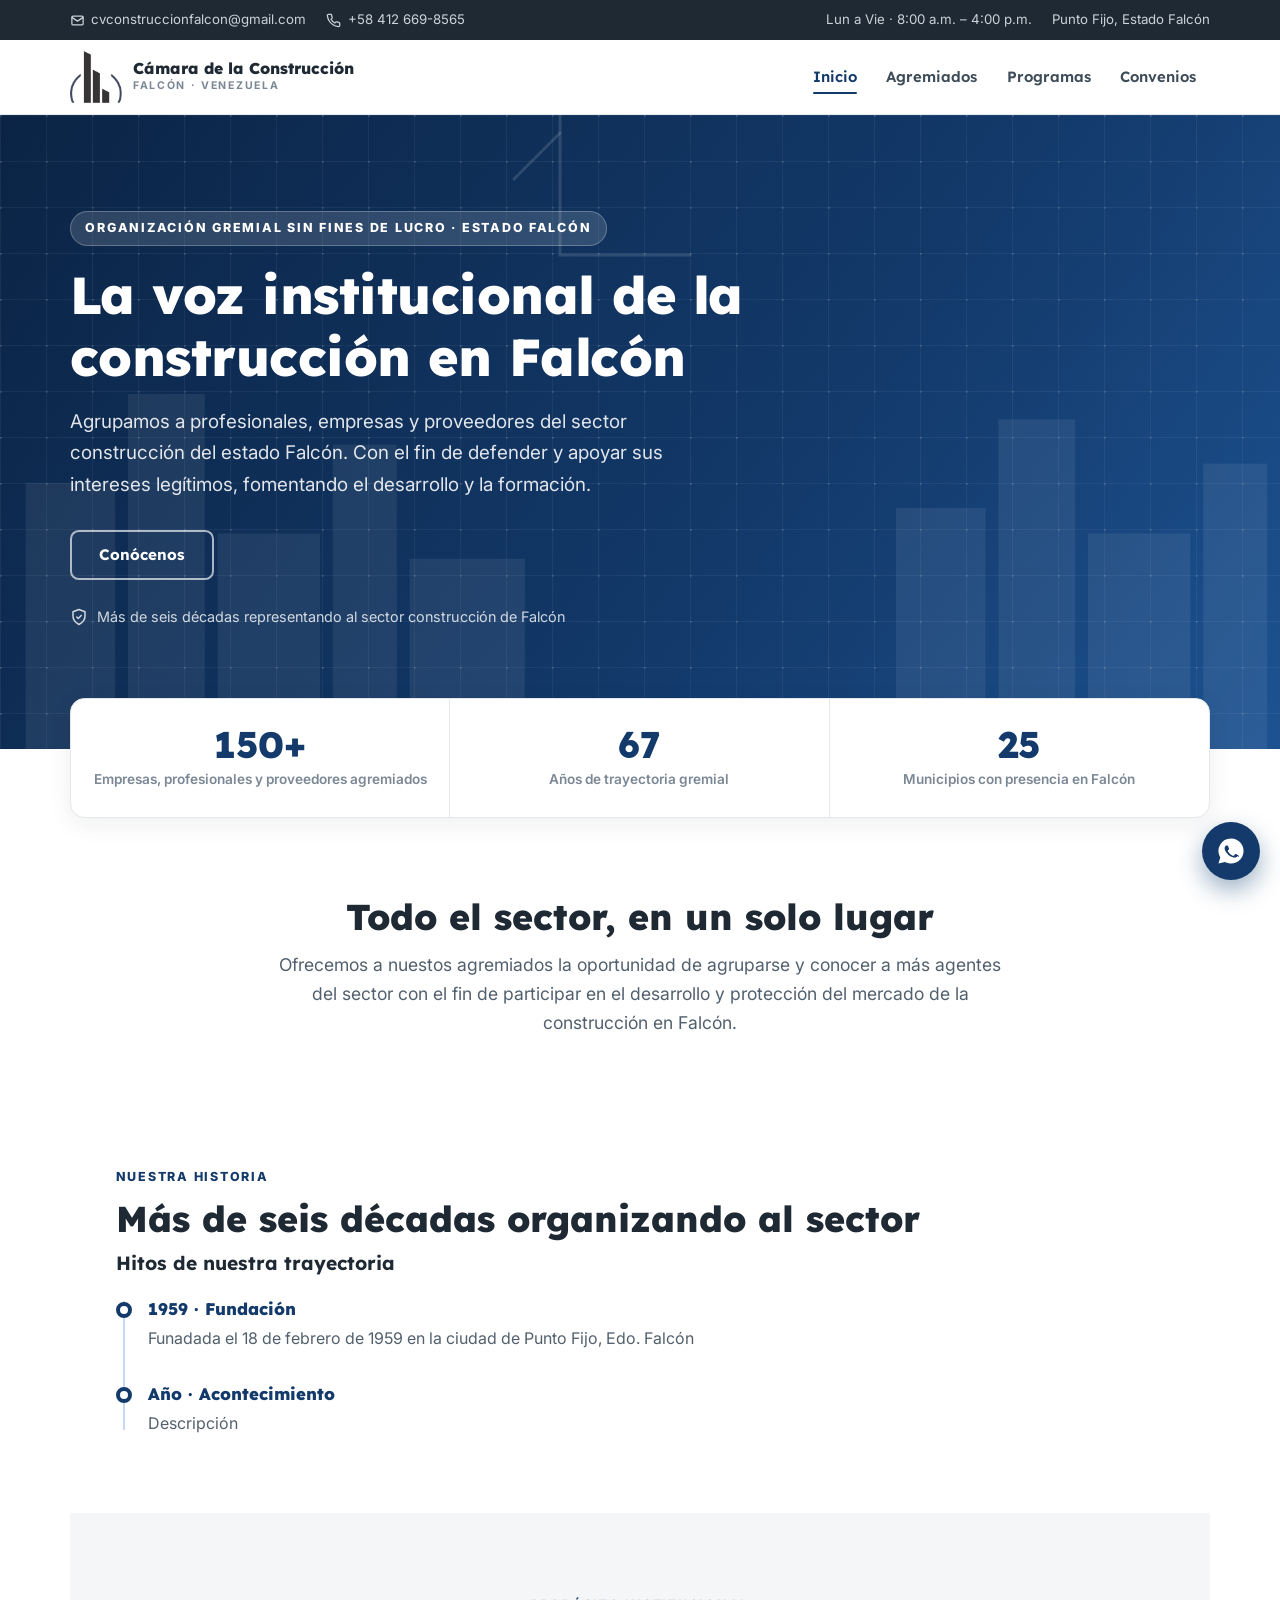
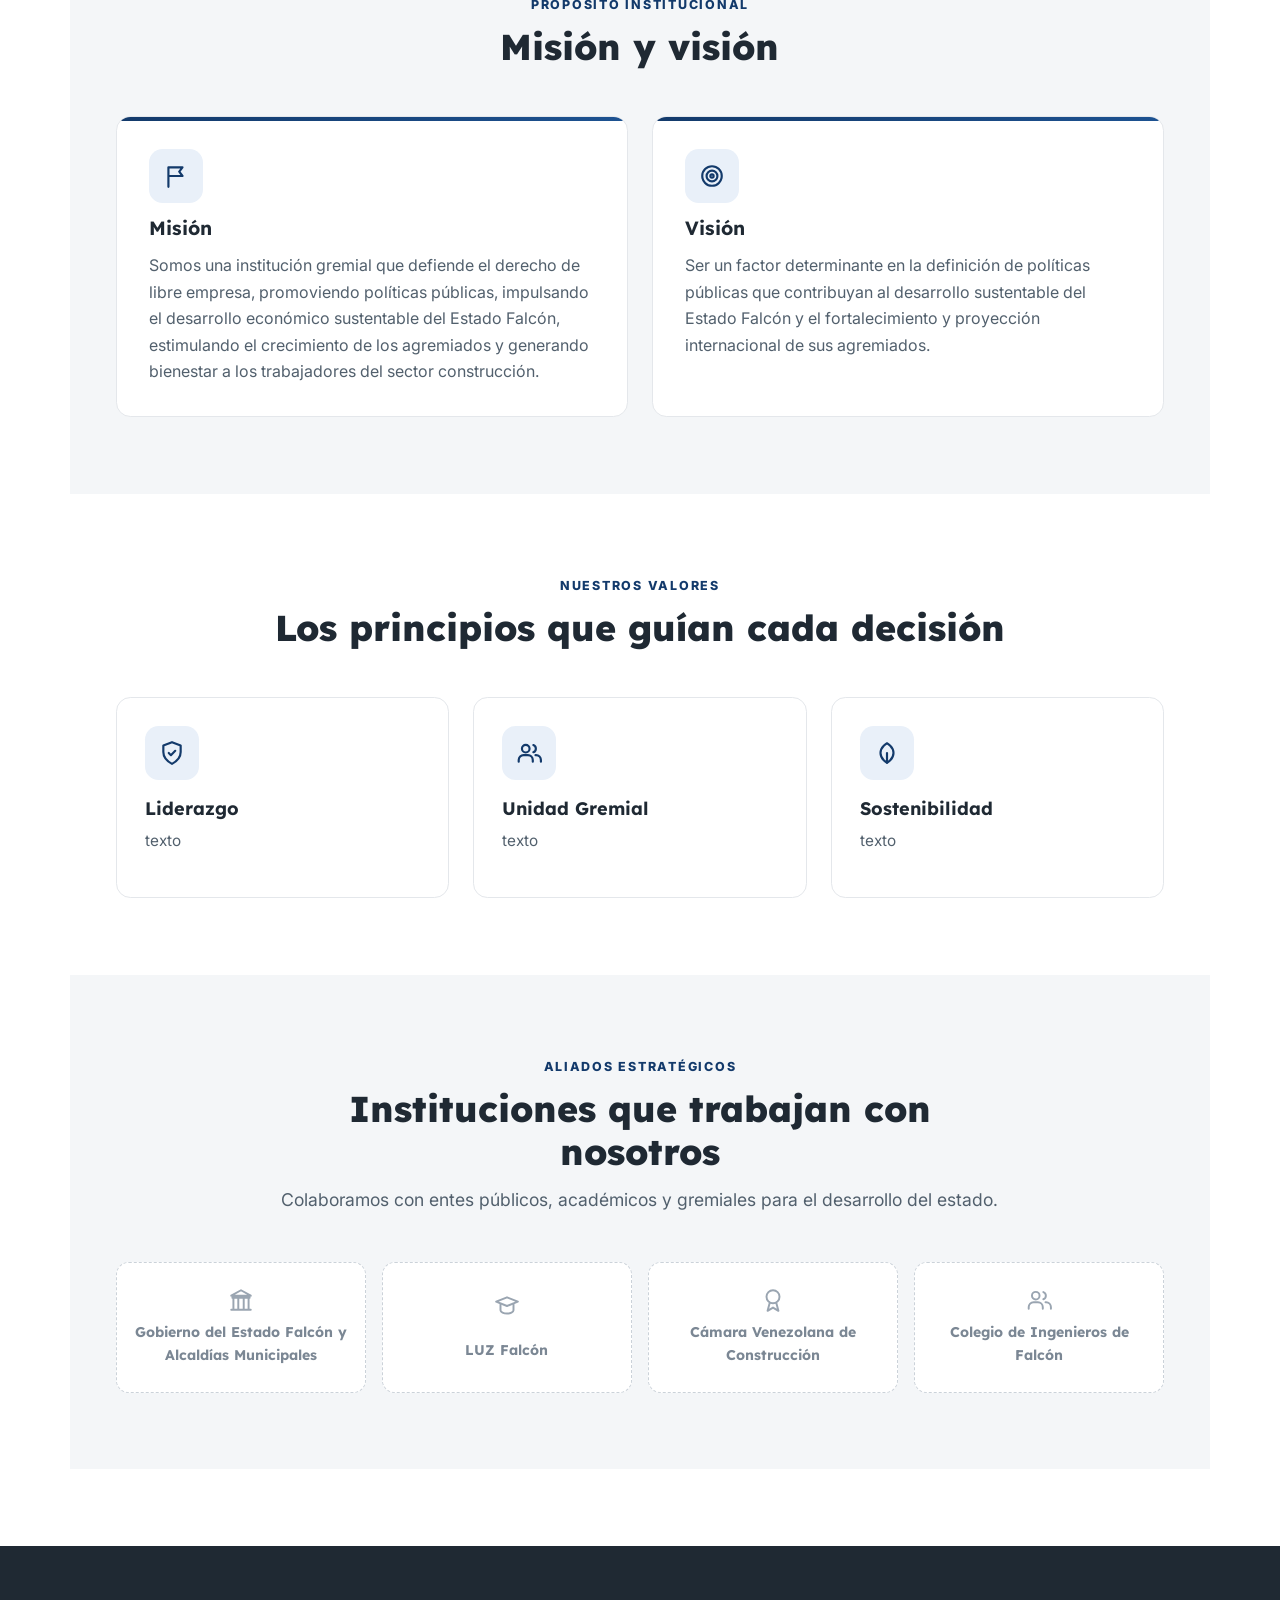
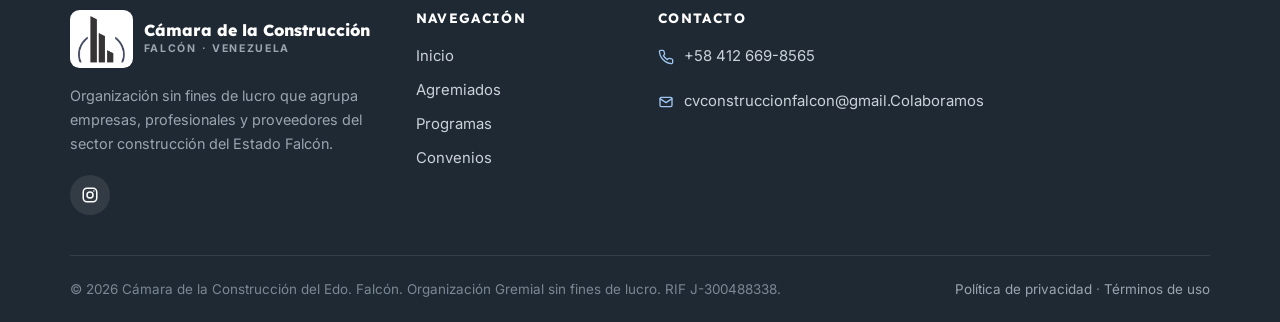
==== commit 19fb0d74: "interfaz" ====
--- a/Cámara de Construcción del Estado Falcón/index.html
+++ b/Cámara de Construcción del Estado Falcón/index.html
@@ -3,19 +3,19 @@
 <head>
   <meta charset="UTF-8">
   <meta name="viewport" content="width=device-width, initial-scale=1.0">
-  <title>Cámara de Construcción Falcón | Sitio oficial</title>
-  <meta name="description" content="Sitio oficial de la Cámara de Construcción Falcón, asociación civil sin fines de lucro que agrupa y representa a profesionales, empresas y proveedores del sector construcción en el estado Falcón.">
-  <meta name="keywords" content="Cámara de Construcción Falcón, construcción Falcón, asociación civil, gremio construction, Coro, capital humano, obra pública">
-  <meta name="author" content="Cámara de Construcción Falcón">
+  <title>Cámara de la Construcción del Edo. Falcón</title>
+  <meta name="description" content="Cámara de la Construcción del Edo. Falcón, Organización sin fines de lucro que agrupa empresas, profesionales y proveedores del sector construcción del Estado Falcón.">
+  <meta name="keywords" content="Cámara de Construcción Falcón, construcción Falcón, asociación civil, gremio construction, Punto Fijo, capital humano, obra pública, obra privada">
+  <meta name="author" content="Cámara de la Construcción del Edo. Falcón">
   <meta name="robots" content="index, follow">
   <link rel="canonical" href="https://camaraconstruccionfalcon.org.ve/">
 
   <!-- Open Graph / Redes sociales -->
   <meta property="og:type" content="website">
   <meta property="og:locale" content="es_VE">
-  <meta property="og:site_name" content="Cámara de Construcción Falcón">
-  <meta property="og:title" content="Cámara de Construcción Falcón | Sitio oficial">
-  <meta property="og:description" content="La voz institucional de la construcción en el estado Falcón: capacitación, certificación, asesoría y representación gremial.">
+  <meta property="og:site_name" content="Cámara de la Construcción del Edo. Falcón">
+  <meta property="og:title" content="Cámara de la Construcción del Edo. Falcón | Sitio web">
+  <meta property="og:description" content="La voz institucional de la construcción en el estado Falcón.">
   <meta property="og:url" content="https://camaraconstruccionfalcon.org.ve/">
   <meta name="twitter:card" content="summary">
 
@@ -33,21 +33,20 @@
   {
     "@context": "https://schema.org",
     "@type": "NGO",
-    "name": "Cámara de Construcción Falcón",
+    "name": "Cámara de la Construcción del Edo. Falcón",
     "alternateName": "CCF",
     "url": "https://camaraconstruccionfalcon.org.ve/",
-    "description": "Asociación civil sin fines de lucro que agrupa y representa a los profesionales y empresas del sector construcción en el estado Falcón, Venezuela.",
+    "description": "Organización gremial sin fines de lucro que agrupa a las empresas, profesionales y proveedores del sector construcción en el estado Falcón, Venezuela.",
     "areaServed": "Estado Falcón, Venezuela",
     "address": {
       "@type": "PostalAddress",
-      "streetAddress": "Calle Zamora, Edificio Nueva Esparta, Piso 3, Oficina 3-B",
-      "addressLocality": "Coro",
+      "addressLocality": "Punto fijo",
       "addressRegion": "Falcón",
       "addressCountry": "VE"
     },
     "contactPoint": {
       "@type": "ContactPoint",
-      "telephone": "+58-268-251-0000",
+      "telephone": "+58-412-669-8565",
       "contactType": "customer service",
       "availableLanguage": ["Spanish"]
     }
@@ -61,18 +60,18 @@
   <div class="topbar">
     <div class="container topbar__inner">
       <div class="topbar__grupo">
-        <a href="mailto:info@camaraconstruccionfalcon.org.ve">
+        <a href="correo:cvconstruccionfalcon@gmail.com">
           <svg aria-hidden="true" viewBox="0 0 24 24" fill="none" stroke="currentColor" stroke-width="2" stroke-linecap="round" stroke-linejoin="round"><rect x="3" y="5" width="18" height="14" rx="2"/><path d="M3 7l9 6 9-6"/></svg>
-          info@camaraconstruccionfalcon.org.ve
+          cvconstruccionfalcon@gmail.com
         </a>
-        <a href="tel:+582682510000">
+        <a href="tel:+584126698565">
           <svg aria-hidden="true" viewBox="0 0 24 24" fill="none" stroke="currentColor" stroke-width="2" stroke-linecap="round" stroke-linejoin="round"><path d="M22 16.92v3a2 2 0 0 1-2.18 2 19.79 19.79 0 0 1-8.63-3.07 19.5 19.5 0 0 1-6-6A19.79 19.79 0 0 1 2.12 4.18 2 2 0 0 1 4.11 2h3a2 2 0 0 1 2 1.72c.13.96.36 1.9.7 2.81a2 2 0 0 1-.45 2.11L8.09 9.91a16 16 0 0 0 6 6l1.27-1.27a2 2 0 0 1 2.11-.45c.91.34 1.85.57 2.81.7A2 2 0 0 1 22 16.92z"/></svg>
-          +58 268 251-0000
+          +58 412 669-8565
         </a>
       </div>
       <div class="topbar__grupo">
         <span>Lun a Vie · 8:00 a.m. – 4:00 p.m.</span>
-        <span>Coro, Estado Falcón</span>
+        <span>Punto Fijo, Estado Falcón</span>
       </div>
     </div>
   </div>
@@ -83,7 +82,7 @@
       <a class="brand" href="index.html" aria-label="Cámara de Construcción Falcón — Ir al inicio">
         <img class="brand__mark" src="assets/img/logo-edificios.png" alt="" width="52" height="52">
         <span>
-          <span class="brand__nombre">Cámara de Construcción</span>
+          <span class="brand__nombre">Cámara de la Construcción</span>
           <span class="brand__lema">Falcón · Venezuela</span>
         </span>
       </a>
@@ -95,11 +94,9 @@
       <nav class="main-nav" id="nav-principal" aria-label="Navegación principal">
         <ul>
           <li><a href="index.html" aria-current="page">Inicio</a></li>
-          <li><a href="quienes-somos.html">Quiénes Somos</a></li>
-          <li><a href="asociados.html">Asociados</a></li>
-          <li><a href="servicios.html">Servicios</a></li>
-          <li><a href="contacto.html">Contacto</a></li>
-          <li class="nav-cta"><a href="asociados.html#afiliacion">Inscribirse / Acceder</a></li>
+          <li><a href="agremiados.html">Agremiados</a></li>
+          <li><a href="programas.html">Programas</a></li>
+          <li><a href="convenios.html">Convenios</a></li>
         </ul>
       </nav>
     </div>
@@ -137,25 +134,19 @@
 
       <div class="container">
         <div class="hero__contenido">
-          <span class="eyebrow">Asociación civil sin fines de lucro · Estado Falcón</span>
+          <span class="eyebrow">Organización Gremial sin fines de lucro · Estado Falcón</span>
           <h1>La voz institucional de la construcción en Falcón</h1>
           <p class="hero__texto">
-            Agrupamos y representamos a profesionales, empresas y proveedores del sector
-            construcción del estado Falcón. Trabajamos por la formalización, la capacitación
-            continua y el diálogo permanente con las instituciones públicas y la ciudadanía.
+            Agrupamos a profesionales, empresas y proveedores del sector
+            construcción del estado Falcón. Con el fin de defender y apoyar sus intereses legítimos,
+            fomentando el desarrollo y la formación.
           </p>
-          <form class="hero__buscador" action="servicios.html" method="get" role="search">
-            <label class="sr-only" for="buscar-curso">Buscar cursos</label>
-            <input id="buscar-curso" type="search" name="q" placeholder="Buscar cursos...">
-            <button type="submit">Buscar</button>
-          </form>
           <div class="hero__acciones">
-            <a class="btn btn--claro" href="#cursos">Ver Cursos</a>
             <a class="btn btn--linea-clara" href="quienes-somos.html">Conócenos</a>
           </div>
           <p class="hero__confianza">
             <svg aria-hidden="true" viewBox="0 0 24 24" fill="none" stroke="currentColor" stroke-width="2" stroke-linecap="round" stroke-linejoin="round"><path d="M12 2l8 3v6c0 5-3.5 8.5-8 11-4.5-2.5-8-6-8-11V5l8-3z"/><path d="M9 12l2 2 4-4"/></svg>
-            Más de dos décadas representando al sector construcción de la entidad
+            Más de seis décadas representando al sector construcción de Falcón
           </p>
         </div>
       </div>
@@ -167,15 +158,11 @@
         <div class="estadisticas__caja">
           <div class="estadistica">
             <span class="estadistica__num">150+</span>
-            <span class="estadistica__label">Empresas y profesionales agremiados</span>
+            <span class="estadistica__label">Empresas, profesionales y proveedores agremiados</span>
           </div>
           <div class="estadistica">
-            <span class="estadistica__num">22</span>
+            <span class="estadistica__num">67</span>
             <span class="estadistica__label">Años de trayectoria gremial</span>
-          </div>
-          <div class="estadistica">
-            <span class="estadistica__num">500+</span>
-            <span class="estadistica__label">Capacitaciones y certificaciones emitidas</span>
           </div>
           <div class="estadistica">
             <span class="estadistica__num">25</span>
@@ -189,177 +176,102 @@
     <section class="section">
       <div class="container">
         <div class="section-header center">
-          <span class="eyebrow">Servicios para agremiados</span>
           <h2>Todo el sector, en un solo lugar</h2>
           <p class="lead">
-            Ofrecemos a nuestros asociados herramientas concretas para profesionalizar sus
-            empresas y participar en mejores condiciones del mercado de la construcción.
+            Ofrecemos a nuestos agremiados la oportunidad de agruparse y conocer a más agentes del sector con el fin de
+            participar en el desarrollo y protección del mercado de la construcción en Falcón.
           </p>
         </div>
 
-        <div class="grid grid--4">
-          <article class="tarjeta tarjeta--acento reveal">
-            <div class="tarjeta__icono">
-              <svg aria-hidden="true" viewBox="0 0 24 24" fill="none" stroke="currentColor" stroke-width="2" stroke-linecap="round" stroke-linejoin="round"><circle cx="12" cy="9" r="6"/><path d="M9 14.5L7 22l5-3 5 3-2-7.5"/></svg>
-            </div>
-            <h3>Certificaciones</h3>
-            <p>Constancias de experiencia, idoneidad técnica y registro gremial reconocidos por instituciones públicas y privadas.</p>
-            <a class="enlace-flecha" href="servicios.html#certificaciones">Ver más</a>
+ <!-- ===== Historia ===== -->
+    <section class="section">
+      <div class="container">
+        <div class="grid grid--2" style="align-items:start">
+          <div class="reveal">
+            <span class="eyebrow">Nuestra historia</span>
+            <h2>Más de seis décadas organizando al sector</h2>
+
+          <div class="reveal">
+            <h3 style="margin-bottom:1.25rem">Hitos de nuestra trayectoria</h3>
+            <ol class="tiempo">
+              <li>
+                <span class="tiempo__anio">1959 · Fundación</span>
+                <p>Funadada el 18 de febrero de 1959 en la ciudad de Punto Fijo, Edo. Falcón</p>
+              </li>
+              <li>
+                <span class="tiempo__anio">Año · Acontecimiento</span>
+                <p>Descripción</p>
+              </li>
+            </ol>
+          </div>
+        </div>
+      </div>
+    </section>
+
+    <!-- ===== Misión y visión ===== -->
+    <section class="section section--gris">
+      <div class="container">
+        <div class="section-header center">
+          <span class="eyebrow">Propósito institucional</span>
+          <h2>Misión y visión</h2>
+        </div>
+
+        <div class="mv">
+          <div class="mv__item reveal">
+            <div class="tarjeta__icono">
+              <svg aria-hidden="true" viewBox="0 0 24 24" fill="none" stroke="currentColor" stroke-width="2" stroke-linecap="round" stroke-linejoin="round"><path d="M5 22V4M5 4h13l-3 4 3 4H5"/></svg>
+            </div>
+            <h3>Misión</h3>
+            <p>Somos una institución gremial que defiende el derecho de libre empresa, promoviendo políticas públicas, impulsando el desarrollo económico sustentable del Estado Falcón, estimulando el crecimiento de los agremiados y generando bienestar a los trabajadores del sector construcción.</p>
+          </div>
+
+          <div class="mv__item reveal">
+            <div class="tarjeta__icono">
+              <svg aria-hidden="true" viewBox="0 0 24 24" fill="none" stroke="currentColor" stroke-width="2" stroke-linecap="round" stroke-linejoin="round"><circle cx="12" cy="12" r="9"/><circle cx="12" cy="12" r="5"/><circle cx="12" cy="12" r="1.5"/></svg>
+            </div>
+            <h3>Visión</h3>
+            <p>Ser un factor determinante en la definición de políticas públicas que contribuyan al desarrollo sustentable del Estado Falcón y el fortalecimiento y proyección internacional de sus agremiados.</p>
+          </div>
+        </div>
+      </div>
+    </section>
+
+    <!-- ===== Valores ===== -->
+    <section class="section">
+      <div class="container">
+        <div class="section-header center">
+          <span class="eyebrow">Nuestros valores</span>
+          <h2>Los principios que guían cada decisión</h2>
+        </div>
+
+        <div class="grid grid--3">
+          <article class="tarjeta reveal">
+            <div class="tarjeta__icono">
+              <svg aria-hidden="true" viewBox="0 0 24 24" fill="none" stroke="currentColor" stroke-width="2" stroke-linecap="round" stroke-linejoin="round"><path d="M12 2l8 3v6c0 5-3.5 8.5-8 11-4.5-2.5-8-6-8-11V5l8-3z"/><path d="M9 12l2 2 4-4"/></svg>
+            </div>
+            <h3>Liderazgo</h3>
+            <p>texto</p>
           </article>
 
-          <article class="tarjeta tarjeta--acento reveal">
-            <div class="tarjeta__icono">
-              <svg aria-hidden="true" viewBox="0 0 24 24" fill="none" stroke="currentColor" stroke-width="2" stroke-linecap="round" stroke-linejoin="round"><path d="M2 8l10-4 10 4-10 4L2 8z"/><path d="M6 10.5V16c0 1.6 3 3 6 3s6-1.4 6-3v-5.5"/></svg>
-            </div>
-            <h3>Capacitaciones</h3>
-            <p>Talleres y cursos en seguridad industrial, normas COVENIN, gestión de obra y nuevas tecnologías constructivas.</p>
-            <a class="enlace-flecha" href="servicios.html#capacitaciones">Ver más</a>
+          <article class="tarjeta reveal">
+            <div class="tarjeta__icono">
+              <svg aria-hidden="true" viewBox="0 0 24 24" fill="none" stroke="currentColor" stroke-width="2" stroke-linecap="round" stroke-linejoin="round"><circle cx="9" cy="8" r="3.5"/><path d="M2.5 20v-1.5A4.5 4.5 0 0 1 7 14h4a4.5 4.5 0 0 1 4.5 4.5V20M16 4.7a3.5 3.5 0 0 1 0 6.6M18 14h.5a4.5 4.5 0 0 1 4.5 4.5V20"/></svg>
+            </div>
+            <h3>Unidad Gremial</h3>
+            <p>texto</p>
           </article>
 
-          <article class="tarjeta tarjeta--acento reveal">
-            <div class="tarjeta__icono">
-              <svg aria-hidden="true" viewBox="0 0 24 24" fill="none" stroke="currentColor" stroke-width="2" stroke-linecap="round" stroke-linejoin="round"><path d="M12 3v18M7 21h10M5 8l-3 6h6L5 8zM19 8l-3 6h6l-3-6zM5 8h14"/></svg>
-            </div>
-            <h3>Asesoría</h3>
-            <p>Orientación técnica, legal, tributaria y laboral para contractualizar obras y cumplir la normativa vigente.</p>
-            <a class="enlace-flecha" href="servicios.html#asesorias">Ver más</a>
+          <article class="tarjeta reveal">
+            <div class="tarjeta__icono">
+              <svg aria-hidden="true" viewBox="0 0 24 24" fill="none" stroke="currentColor" stroke-width="2" stroke-linecap="round" stroke-linejoin="round"><path d="M12 3s6 3.2 6 9-6 9-6 9-6-3.2-6-9 6-9 6-9z"/><path d="M12 21v-9"/></svg>
+            </div>
+            <h3>Sostenibilidad</h3>
+            <p>texto</p>
           </article>
-
-          <article class="tarjeta tarjeta--acento reveal">
-            <div class="tarjeta__icono">
-              <svg aria-hidden="true" viewBox="0 0 24 24" fill="none" stroke="currentColor" stroke-width="2" stroke-linecap="round" stroke-linejoin="round"><rect x="3" y="7" width="18" height="13" rx="2"/><path d="M9 7V5a2 2 0 0 1 2-2h2a2 2 0 0 1 2 2v2M3 12h18"/></svg>
-            </div>
-            <h3>Bolsa de empleo</h3>
-            <p>Conectamos empresas agremiadas con profesionales y obreros calificados de la región falconiana.</p>
-            <a class="enlace-flecha" href="servicios.html#empleo">Ver más</a>
-          </article>
-        </div>
-      </div>
-    </section>
-
-    <!-- ===== Quiénes somos (resumen) ===== -->
-    <section class="section section--gris">
-      <div class="container">
-        <div class="grid grid--2" style="align-items:center">
-          <div class="reveal">
-            <span class="eyebrow">Quiénes somos</span>
-            <h2>¿Qué es la Cámara de la Construcción del Estado Falcón?</h2>
-            <p class="lead">
-              La Cámara de Construcción Falcón es una asociación civil sin fines de lucro
-              que desde Coro articula los intereses de las empresas, profesionales y
-              trabajadores de la construcción en todo el estado.
-            </p>
-            <ul class="lista-check">
-              <li>Representación gremial ante instituciones públicas y privadas.</li>
-              <li>Promoción de la obra formal, la calidad y la seguridad industrial.</li>
-              <li>Fortalecimiento del capital humano mediante capacitación continua.</li>
-              <li>Fomento de la responsabilidad social y el desarrollo sostenible.</li>
-            </ul>
-
-            <div class="pildoras" aria-label="Áreas de impacto">
-              <span class="pildora">
-                <svg aria-hidden="true" viewBox="0 0 24 24" fill="none" stroke="currentColor" stroke-width="2" stroke-linecap="round" stroke-linejoin="round"><path d="M3 21h18M4 10h16M5 10v11M9.5 10v11M14.5 10v11M19 10v11M12 3l9 5H3l9-5z"/></svg>
-                Desarrollo Urbano
-              </span>
-              <span class="pildora">
-                <svg aria-hidden="true" viewBox="0 0 24 24" fill="none" stroke="currentColor" stroke-width="2" stroke-linecap="round" stroke-linejoin="round"><circle cx="9" cy="8" r="3.5"/><path d="M2.5 20v-1.5A4.5 4.5 0 0 1 7 14h4a4.5 4.5 0 0 1 4.5 4.5V20M16 4.7a3.5 3.5 0 0 1 0 6.6M18 14h.5a4.5 4.5 0 0 1 4.5 4.5V20"/></svg>
-                Trabajo Comunitario
-              </span>
-              <span class="pildora">
-                <svg aria-hidden="true" viewBox="0 0 24 24" fill="none" stroke="currentColor" stroke-width="2" stroke-linecap="round" stroke-linejoin="round"><circle cx="12" cy="12" r="9"/><path d="M12 3a14 14 0 0 0 0 18M12 3a14 14 0 0 1 0 18M3 12h18"/></svg>
-                Deporte
-              </span>
-            </div>
-
-            <p style="margin-top:1.5rem">
-              <a class="btn btn--contorno" href="quienes-somos.html">Conoce nuestra historia</a>
-            </p>
-          </div>
-
-          <div class="sello reveal">
-            <img src="assets/img/sello-oficial.png" alt="Sello de la Cámara de la Construcción del Estado Falcón — Programa Institucional de Desarrollo Urbano, Comunitario y Deporte" width="320" height="342" loading="lazy">
-          </div>
-        </div>
-
-        <div class="mv reveal" style="margin-top:2.5rem">
-          <div class="mv__item">
-            <div class="tarjeta__icono">
-              <svg aria-hidden="true" viewBox="0 0 24 24" fill="none" stroke="currentColor" stroke-width="2" stroke-linecap="round" stroke-linejoin="round"><path d="M5 22V4M5 4h13l-3 4 3 4H5"/></svg>
-            </div>
-            <h3>Nuestra misión</h3>
-            <p>Agrupar y representar eficazmente al sector construcción del estado Falcón, gestionando servicios que eleven la competitividad, la formalización y la calidad de vida de nuestros agremiados.</p>
-          </div>
-          <div class="mv__item">
-            <div class="tarjeta__icono">
-              <svg aria-hidden="true" viewBox="0 0 24 24" fill="none" stroke="currentColor" stroke-width="2" stroke-linecap="round" stroke-linejoin="round"><circle cx="12" cy="12" r="9"/><circle cx="12" cy="12" r="5"/><circle cx="12" cy="12" r="1.5"/></svg>
-            </div>
-            <h3>Nuestra visión</h3>
-            <p>Ser la organización gremial de referencia en el occidente de Venezuela: reconocida por su transparencia, su capacidad técnica y su capacidad de incidir en las políticas públicas regionales.</p>
-          </div>
-        </div>
-      </div>
-    </section>
-
-    <!-- ===== Cursos y capacitaciones ===== -->
-    <section class="section" id="cursos">
-      <div class="container">
-        <div class="section-header center">
-          <span class="eyebrow">Formación certificada</span>
-          <h2>Nuestros cursos y capacitaciones</h2>
-          <p class="lead">Programas prácticos dictados por especialistas de la región, con certificación de la Cámara.</p>
-        </div>
-
-        <div class="grid grid--4">
-          <article class="curso reveal">
-            <div class="curso__media">
-              <span class="badge-curso badge-curso--abiertas">Inscripciones abiertas</span>
-              <svg aria-hidden="true" viewBox="0 0 24 24" fill="none" stroke="currentColor" stroke-width="1.8" stroke-linecap="round" stroke-linejoin="round"><path d="M13 2L4.5 13.5H11L9.5 22 19 10h-6.5L13 2z"/></svg>
-            </div>
-            <div class="curso__cuerpo">
-              <h3>Electricidad</h3>
-              <p>Instalaciones eléctricas residenciales e industriales, normas de seguridad y buenas prácticas en obra.</p>
-              <a class="btn btn--primario btn--bloque" href="servicios.html#capacitaciones">Saber Más</a>
-            </div>
-          </article>
-
-          <article class="curso reveal">
-            <div class="curso__media">
-              <span class="badge-curso badge-curso--vivo">En vivo</span>
-              <svg aria-hidden="true" viewBox="0 0 24 24" fill="none" stroke="currentColor" stroke-width="1.8" stroke-linecap="round" stroke-linejoin="round"><path d="M14.7 6.3a4 4 0 0 0-5.4 5.4L3 18l3 3 6.3-6.3a4 4 0 0 0 5.4-5.4l-2.5 2.5-2.1-2.1 2.6-3.4z"/></svg>
-            </div>
-            <div class="curso__cuerpo">
-              <h3>Carpintería</h3>
-              <p>Estructuras, moldajes y acabados en madera con técnicas actuales de medición, corte y montaje.</p>
-              <a class="btn btn--primario btn--bloque" href="servicios.html#capacitaciones">Saber Más</a>
-            </div>
-          </article>
-
-          <article class="curso reveal">
-            <div class="curso__media">
-              <span class="badge-curso badge-curso--abiertas">Inscripciones abiertas</span>
-              <svg aria-hidden="true" viewBox="0 0 24 24" fill="none" stroke="currentColor" stroke-width="1.8" stroke-linecap="round" stroke-linejoin="round"><path d="M14.5 3.5l6 6-3 3-6-6 3-3zM4 20l7.5-7.5M9 6l-3 3 6 6 3-3"/></svg>
-            </div>
-            <div class="curso__cuerpo">
-              <h3>Soldadura</h3>
-              <p>Técnicas de soldadura industrial, lectura de jointes y control de calidad en uniones metálicas.</p>
-              <a class="btn btn--primario btn--bloque" href="servicios.html#capacitaciones">Saber Más</a>
-            </div>
-          </article>
-
-          <article class="curso reveal">
-            <div class="curso__media">
-              <span class="badge-curso badge-curso--vivo">En vivo</span>
-              <svg aria-hidden="true" viewBox="0 0 24 24" fill="none" stroke="currentColor" stroke-width="1.8" stroke-linecap="round" stroke-linejoin="round"><path d="M12 2l8 3v6c0 5-3.5 8.5-8 11-4.5-2.5-8-6-8-11V5l8-3z"/><path d="M9 12l2 2 4-4"/></svg>
-            </div>
-            <div class="curso__cuerpo">
-              <h3>Seguridad y ética de trabajo</h3>
-              <p>Prevención de riesgos, uso de EPP y cultura de seguridad para equipos de obra y directivos.</p>
-              <a class="btn btn--primario btn--bloque" href="servicios.html#capacitaciones">Saber Más</a>
-            </div>
-          </article>
-        </div>
-      </div>
-    </section>
+        </div>
+      </div>
+    </section>
+
 
     <!-- ===== Aliados estratégicos ===== -->
     <section class="section section--gris">
@@ -373,15 +285,11 @@
         <div class="aliados">
           <div class="aliado">
             <svg aria-hidden="true" viewBox="0 0 24 24" fill="none" stroke="currentColor" stroke-width="1.8" stroke-linecap="round" stroke-linejoin="round"><path d="M3 21h18M4 10h16M5 10v11M9.5 10v11M14.5 10v11M19 10v11M12 3l9 5H3l9-5z"/></svg>
-            Gobierno del Estado Falcón
-          </div>
-          <div class="aliado">
-            <svg aria-hidden="true" viewBox="0 0 24 24" fill="none" stroke="currentColor" stroke-width="1.8" stroke-linecap="round" stroke-linejoin="round"><path d="M3 21h18M4 10h16M5 10v11M9.5 10v11M14.5 10v11M19 10v11M12 3l9 5H3l9-5z"/></svg>
-            Alcaldías municipales
+            Gobierno del Estado Falcón y Alcaldías Municipales
           </div>
           <div class="aliado">
             <svg aria-hidden="true" viewBox="0 0 24 24" fill="none" stroke="currentColor" stroke-width="1.8" stroke-linecap="round" stroke-linejoin="round"><path d="M2 8l10-4 10 4-10 4L2 8z"/><path d="M6 10.5V16c0 1.6 3 3 6 3s6-1.4 6-3v-5.5"/></svg>
-            UPT Falcón
+            LUZ Falcón
           </div>
           <div class="aliado">
             <svg aria-hidden="true" viewBox="0 0 24 24" fill="none" stroke="currentColor" stroke-width="1.8" stroke-linecap="round" stroke-linejoin="round"><circle cx="12" cy="9" r="6"/><path d="M9 14.5L7 22l5-3 5 3-2-7.5"/></svg>
@@ -391,30 +299,9 @@
             <svg aria-hidden="true" viewBox="0 0 24 24" fill="none" stroke="currentColor" stroke-width="1.8" stroke-linecap="round" stroke-linejoin="round"><circle cx="9" cy="8" r="3.5"/><path d="M2.5 20v-1.5A4.5 4.5 0 0 1 7 14h4a4.5 4.5 0 0 1 4.5 4.5V20M16 4.7a3.5 3.5 0 0 1 0 6.6M18 14h.5a4.5 4.5 0 0 1 4.5 4.5V20"/></svg>
             Colegio de Ingenieros de Falcón
           </div>
-          <div class="aliado">
-            <svg aria-hidden="true" viewBox="0 0 24 24" fill="none" stroke="currentColor" stroke-width="1.8" stroke-linecap="round" stroke-linejoin="round"><path d="M12 2l8 3v6c0 5-3.5 8.5-8 11-4.5-2.5-8-6-8-11V5l8-3z"/></svg>
-            Defensa Civil · Región Falcón
-          </div>
-        </div>
-      </div>
-    </section>
-
-    <!-- ===== Banda CTA ===== -->
-    <section class="section">
-      <div class="container">
-        <div class="banda-cta reveal">
-          <div>
-            <h2>¿Listo para formar parte de la Cámara?</h2>
-            <p>Únete a más de 150 empresas y profesionales que ya construyen con respaldo gremial. El pre-inscripción es gratuita y toma menos de dos minutos.</p>
-          </div>
-          <div class="banda-cta__acciones">
-            <a class="btn btn--claro" href="asociados.html#afiliacion">Iniciar pre-inscripción</a>
-            <a class="btn btn--linea-clara" href="contacto.html">Hablar con nosotros</a>
-          </div>
-        </div>
-      </div>
-    </section>
-
+        </div>
+      </div>
+    </section>
   </main>
 
   <!-- ===== Pie de página ===== -->
@@ -425,16 +312,13 @@
           <div class="footer-marca">
             <img class="brand__mark" src="assets/img/logo-edificios.png" alt="" width="52" height="52">
             <span>
-              <span class="brand__nombre">Cámara de Construcción</span>
+              <span class="brand__nombre">Cámara de la Construcción</span>
               <span class="brand__lema">Falcón · Venezuela</span>
             </span>
           </div>
-          <p>Asociación civil sin fines de lucro que agrupa y representa a los profesionales y empresas del sector construcción en el estado Falcón.</p>
+          <p>Organización sin fines de lucro que agrupa empresas, profesionales y proveedores del sector construcción del Estado Falcón.</p>
           <div class="redes" aria-label="Redes sociales">
-            <a href="#" aria-label="Facebook de la Cámara de Construcción Falcón"><svg aria-hidden="true" viewBox="0 0 24 24" fill="currentColor"><path d="M14 8.5h3V5h-3c-2.5 0-4.5 2-4.5 4.5V12H7v3.5h2.5V22H13v-6.5h3l.8-3.5H13V9.5c0-.6.4-1 1-1z"/></svg></a>
             <a href="#" aria-label="Instagram de la Cámara de Construcción Falcón"><svg aria-hidden="true" viewBox="0 0 24 24" fill="none" stroke="currentColor" stroke-width="2" stroke-linecap="round"><rect x="3" y="3" width="18" height="18" rx="5"/><circle cx="12" cy="12" r="4"/><circle cx="17.2" cy="6.8" r="1" fill="currentColor" stroke="none"/></svg></a>
-            <a href="#" aria-label="LinkedIn de la Cámara de Construcción Falcón"><svg aria-hidden="true" viewBox="0 0 24 24" fill="currentColor"><path d="M6.5 9H3.2v12h3.3V9zM4.85 3.5A1.93 1.93 0 1 0 4.85 7.4a1.93 1.93 0 0 0 0-3.9zM21 14.4c0-3.3-1.8-4.9-4.1-4.9-1.9 0-2.7 1-3.2 1.8V9H10.4c0 .9 0 12 0 12h3.3v-6.7c0-.4 0-.7.1-1 .3-.7.9-1.5 2-1.5 1.4 0 2 1.1 2 2.7V21H21v-6.6z"/></svg></a>
-            <a href="#" aria-label="YouTube de la Cámara de Construcción Falcón"><svg aria-hidden="true" viewBox="0 0 24 24" fill="currentColor"><path d="M22 12s0-3.2-.4-4.7a2.5 2.5 0 0 0-1.8-1.8C18.2 5 12 5 12 5s-6.2 0-7.8.5a2.5 2.5 0 0 0-1.8 1.8C2 8.8 2 12 2 12s0 3.2.4 4.7c.2.9.9 1.6 1.8 1.8 1.6.5 7.8.5 7.8.5s6.2 0 7.8-.5a2.5 2.5 0 0 0 1.8-1.8c.4-1.5.4-4.7.4-4.7zM10 15.2V8.8l5.5 3.2-5.5 3.2z"/></svg></a>
           </div>
         </div>
 
@@ -442,51 +326,36 @@
           <h4>Navegación</h4>
           <ul class="footer-lista">
             <li><a href="index.html">Inicio</a></li>
-            <li><a href="quienes-somos.html">Quiénes Somos</a></li>
-            <li><a href="asociados.html">Asociados</a></li>
-            <li><a href="servicios.html">Servicios</a></li>
-              <li><a href="contacto.html">Contacto</a></li>
+            <li><a href="agremiados.html">Agremiados</a></li>
+            <li><a href="programas.html">Programas</a></li>
+              <li><a href="convenios.html">Convenios</a></li>
           </ul>
         </div>
 
-        <div>
-          <h4>Servicios</h4>
-          <ul class="footer-lista">
-            <li><a href="servicios.html#certificaciones">Certificaciones</a></li>
-            <li><a href="servicios.html#capacitaciones">Capacitaciones</a></li>
-            <li><a href="servicios.html#asesorias">Asesoría técnica y legal</a></li>
-            <li><a href="servicios.html#empleo">Bolsa de empleo</a></li>
-            <li><a href="asociados.html#beneficios">Beneficios de asociarse</a></li>
-          </ul>
-        </div>
 
         <div>
           <h4>Contacto</h4>
           <ul class="footer-lista footer-contacto">
             <li>
-              <svg aria-hidden="true" viewBox="0 0 24 24" fill="none" stroke="currentColor" stroke-width="2" stroke-linecap="round" stroke-linejoin="round"><path d="M21 10c0 7-9 13-9 13S3 17 3 10a9 9 0 0 1 18 0z"/><circle cx="12" cy="10" r="3"/></svg>
-              Calle Zamora, Edificio Nueva Esparta, Piso 3, Of. 3-B. Coro, Edo. Falcón.
-            </li>
-            <li>
               <svg aria-hidden="true" viewBox="0 0 24 24" fill="none" stroke="currentColor" stroke-width="2" stroke-linecap="round" stroke-linejoin="round"><path d="M22 16.92v3a2 2 0 0 1-2.18 2 19.79 19.79 0 0 1-8.63-3.07 19.5 19.5 0 0 1-6-6A19.79 19.79 0 0 1 2.12 4.18 2 2 0 0 1 4.11 2h3a2 2 0 0 1 2 1.72c.13.96.36 1.9.7 2.81a2 2 0 0 1-.45 2.11L8.09 9.91a16 16 0 0 0 6 6l1.27-1.27a2 2 0 0 1 2.11-.45c.91.34 1.85.57 2.81.7A2 2 0 0 1 22 16.92z"/></svg>
-              <a href="tel:+582682510000">+58 268 251-0000</a>
+              <a href="tel:+582682510000">+58 412 669-8565</a>
             </li>
             <li>
               <svg aria-hidden="true" viewBox="0 0 24 24" fill="none" stroke="currentColor" stroke-width="2" stroke-linecap="round" stroke-linejoin="round"><rect x="3" y="5" width="18" height="14" rx="2"/><path d="M3 7l9 6 9-6"/></svg>
-              <a href="mailto:info@camaraconstruccionfalcon.org.ve">info@camaraconstruccionfalcon.org.ve</a>
+              <a href="mailto:info@camaraconstruccionfalcon.org.ve">cvconstruccionfalcon@gmail.Colaboramos</a>
             </li>
           </ul>
         </div>
       </div>
 
       <div class="footer-bottom">
-        <span>© <span data-anio>2026</span> Cámara de Construcción Falcón. Asociación civil sin fines de lucro. RIF J-40123456-7.</span>
+        <span>© <span data-anio>2026</span> Cámara de la Construcción del Edo. Falcón. Organización Gremial sin fines de lucro. RIF J-300488338.</span>
         <span><a href="contacto.html">Política de privacidad</a> · <a href="contacto.html">Términos de uso</a></span>
       </div>
     </div>
   </footer>
 
-  <a class="boton-whatsapp" href="https://wa.me/584140000000?text=Hola%2C%20deseo%20informaci%C3%B3n%20sobre%20la%20C%C3%A1mara%20de%20Construcci%C3%B3n%20Falc%C3%B3n" target="_blank" rel="noopener" aria-label="Escríbenos por WhatsApp">
+  <a class="boton-whatsapp" href="https://wa.me/584126698565?text=Hola%2C%20deseo%20informaci%C3%B3n%20sobre%20la%20C%C3%A1mara%20de%20Construcci%C3%B3n%20Falc%C3%B3n" target="_blank" rel="noopener" aria-label="Escríbenos por WhatsApp">
     <svg aria-hidden="true" viewBox="0 0 24 24" fill="currentColor"><path d="M12 2a10 10 0 0 0-8.6 15.1L2 22l5.1-1.3A10 10 0 1 0 12 2zm5.3 14c-.2.6-1.2 1.2-1.7 1.2-.5.1-1 .1-3.2-.7-2.7-1.1-4.4-3.8-4.5-4-.1-.2-1-1.4-1-2.6s.6-1.8.9-2.1c.2-.2.5-.3.7-.3h.5c.2 0 .4 0 .6.5s.7 1.8.8 1.9c.1.1.1.3 0 .5s-.2.4-.3.6l-.5.5c-.2.2-.3.4-.1.7.2.3.8 1.3 1.7 2.1 1.2 1 2.1 1.4 2.4 1.5.3.1.5.1.7-.1s.7-.9.9-1.2c.2-.3.4-.2.7-.1l1.8.9c.3.2.5.2.6.4.1.1.1.7-.1 1.2z"/></svg>
   </a>
 
--- a/Cámara de Construcción del Estado Falcón/assets/css/styles.css
+++ b/Cámara de Construcción del Estado Falcón/assets/css/styles.css
@@ -481,7 +481,7 @@
   border-radius: var(--radio);
   box-shadow: var(--sombra-suave);
   display: grid;
-  grid-template-columns: repeat(4, 1fr);
+  grid-template-columns: repeat(3, 1fr);
   overflow: hidden;
 }
 
@@ -1353,44 +1353,6 @@
    ESTILO HÍBRIDO INSTITUCIONAL
    ========================================================= */
 
-/* Buscador del hero (estilo referencia) */
-.hero__buscador {
-  display: flex;
-  align-items: center;
-  gap: 0.6rem;
-  background: #fff;
-  border-radius: 999px;
-  padding: 0.45rem 0.45rem 0.45rem 1.3rem;
-  max-width: 520px;
-  box-shadow: 0 12px 30px rgba(11, 36, 69, 0.25);
-  margin-bottom: 1.6rem;
-}
-
-.hero__buscador input {
-  flex: 1;
-  min-width: 0;
-  border: 0;
-  outline: none;
-  font: inherit;
-  font-size: 0.98rem;
-  color: var(--gris-900);
-  background: transparent;
-}
-
-.hero__buscador button {
-  border: 0;
-  background: var(--azul);
-  color: #fff;
-  font-family: var(--fuente-titulo);
-  font-weight: 700;
-  font-size: 0.92rem;
-  padding: 0.7rem 1.5rem;
-  border-radius: 999px;
-  cursor: pointer;
-  transition: background-color 0.2s ease;
-}
-
-.hero__buscador button:hover { background: var(--azul-vivo); }
 
 /* Píldoras temáticas (referencia) */
 .pildoras {
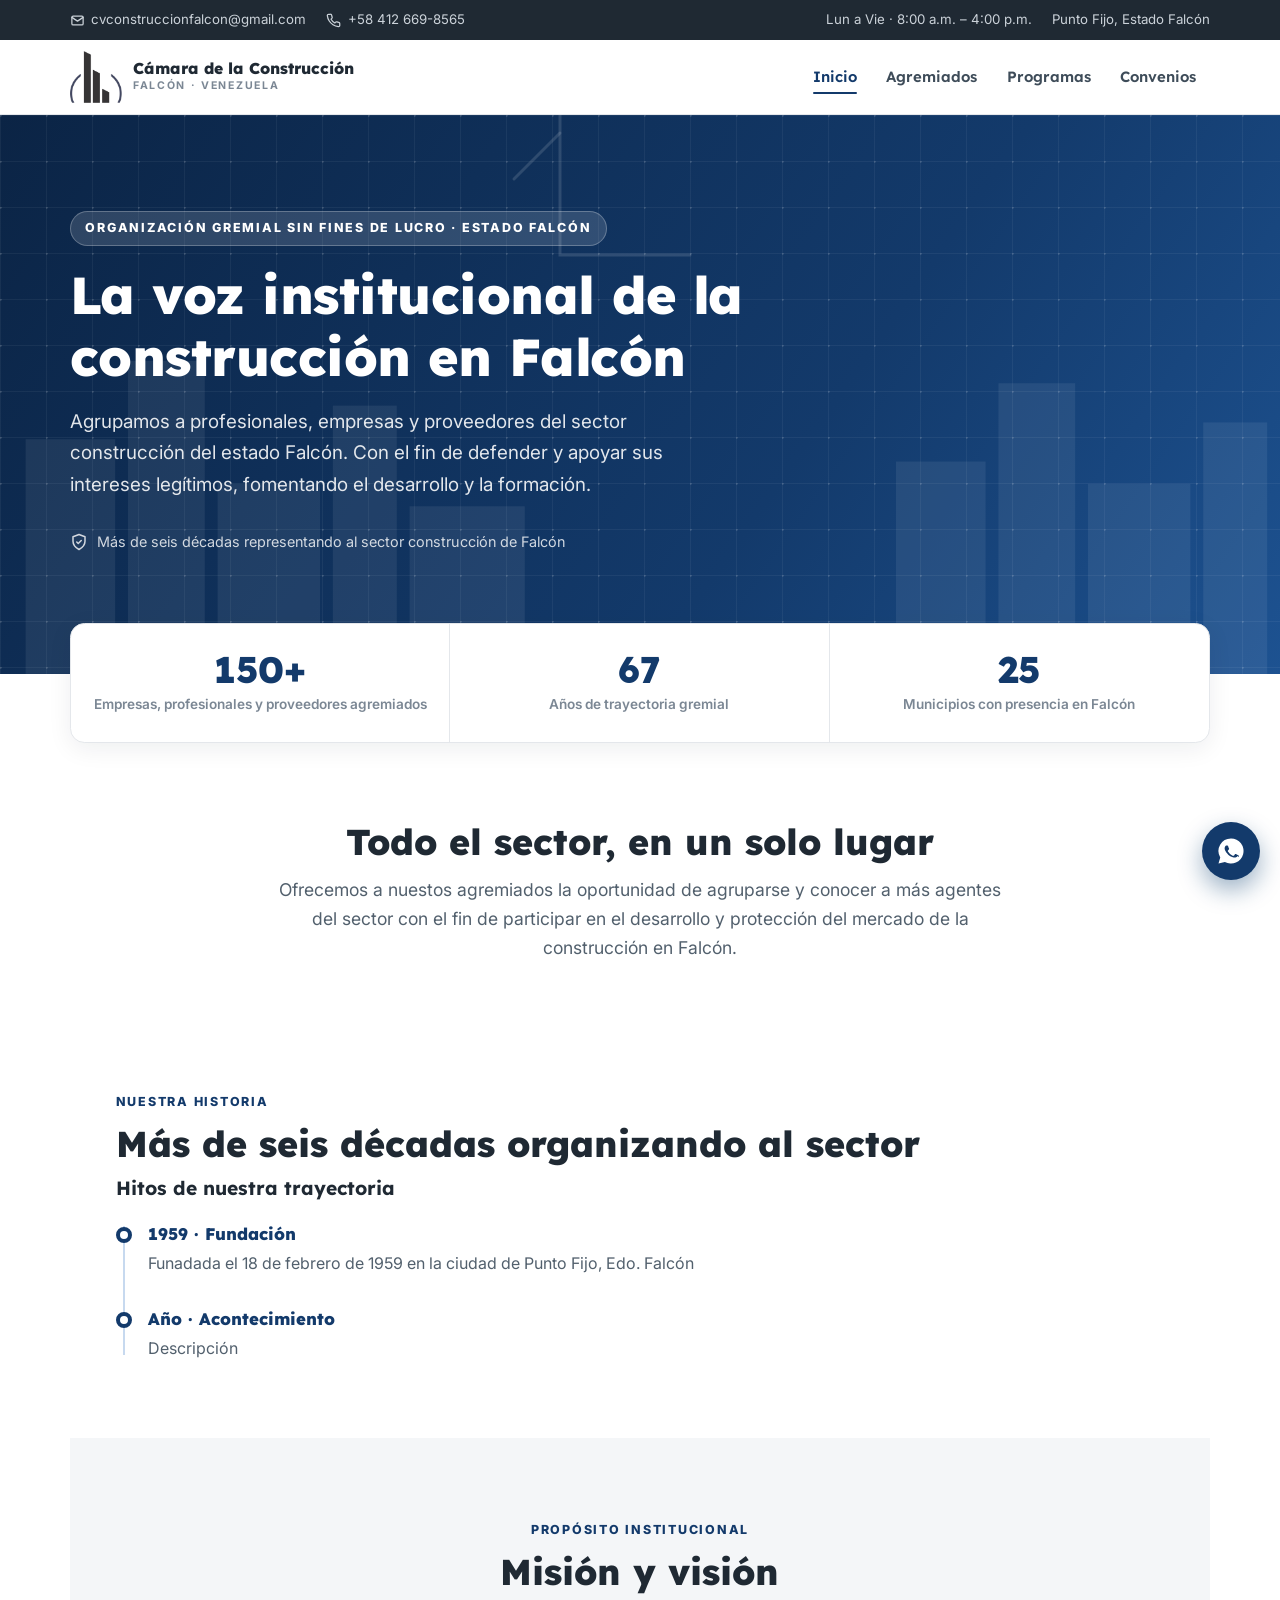
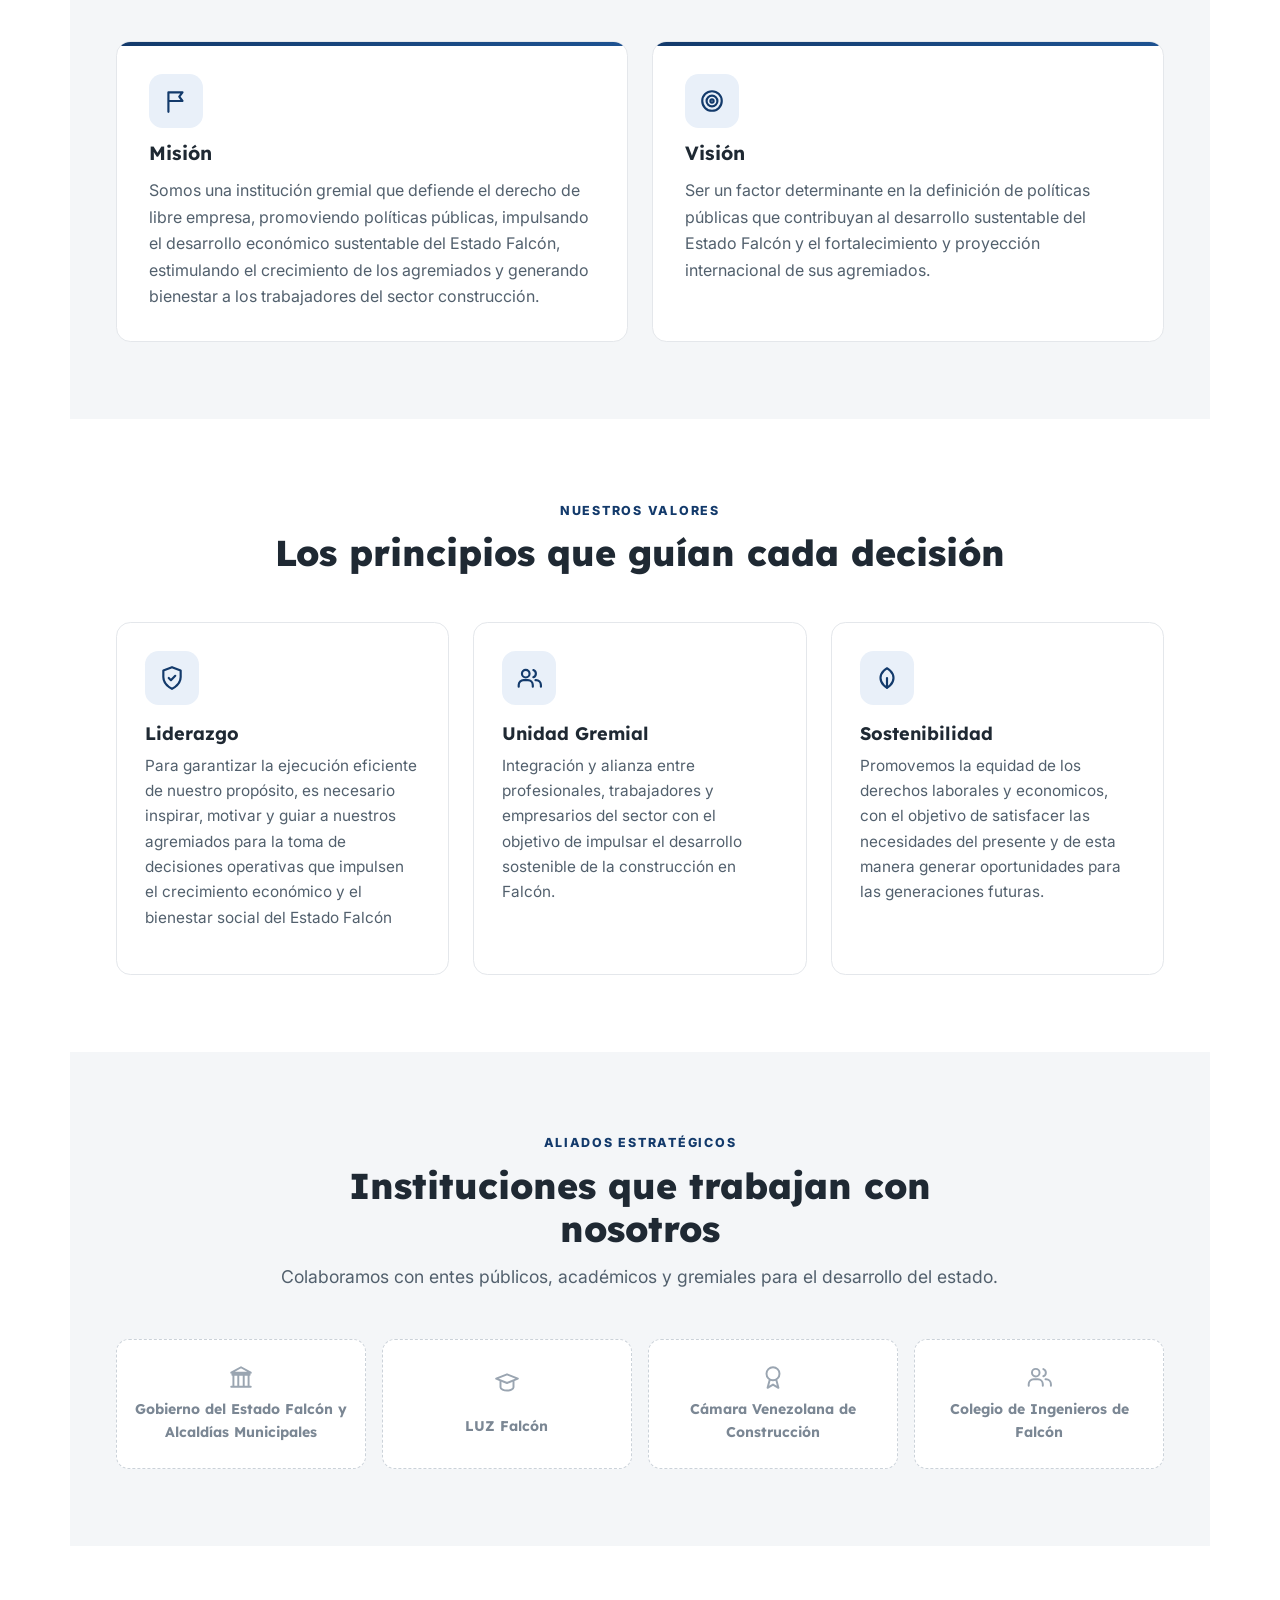
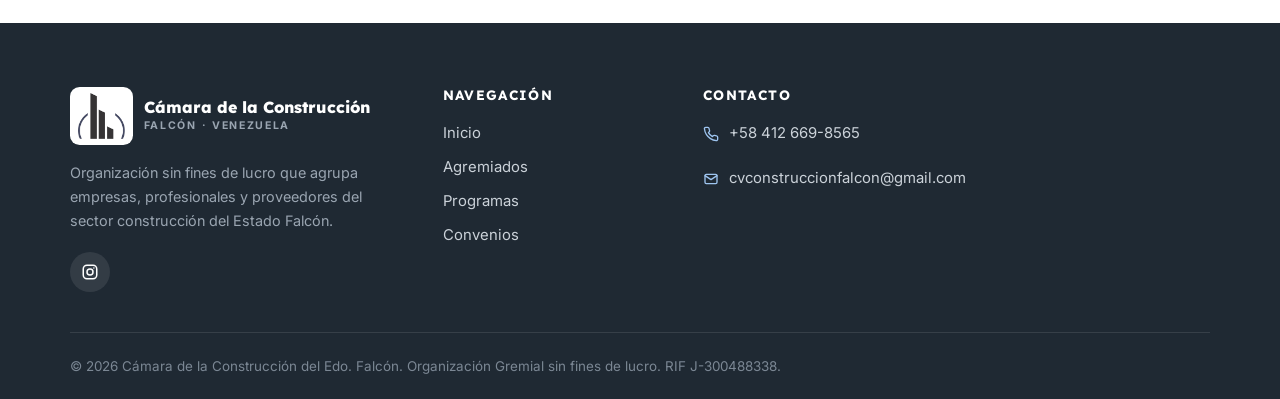
==== commit 6825f577: "Interfaz" ====
--- a/Cámara de Construcción del Estado Falcón/index.html
+++ b/Cámara de Construcción del Estado Falcón/index.html
@@ -141,9 +141,6 @@
             construcción del estado Falcón. Con el fin de defender y apoyar sus intereses legítimos,
             fomentando el desarrollo y la formación.
           </p>
-          <div class="hero__acciones">
-            <a class="btn btn--linea-clara" href="quienes-somos.html">Conócenos</a>
-          </div>
           <p class="hero__confianza">
             <svg aria-hidden="true" viewBox="0 0 24 24" fill="none" stroke="currentColor" stroke-width="2" stroke-linecap="round" stroke-linejoin="round"><path d="M12 2l8 3v6c0 5-3.5 8.5-8 11-4.5-2.5-8-6-8-11V5l8-3z"/><path d="M9 12l2 2 4-4"/></svg>
             Más de seis décadas representando al sector construcción de Falcón
@@ -250,7 +247,7 @@
               <svg aria-hidden="true" viewBox="0 0 24 24" fill="none" stroke="currentColor" stroke-width="2" stroke-linecap="round" stroke-linejoin="round"><path d="M12 2l8 3v6c0 5-3.5 8.5-8 11-4.5-2.5-8-6-8-11V5l8-3z"/><path d="M9 12l2 2 4-4"/></svg>
             </div>
             <h3>Liderazgo</h3>
-            <p>texto</p>
+            <p>Para garantizar la ejecución eficiente de nuestro propósito, es necesario inspirar, motivar y guiar a nuestros agremiados para la toma de decisiones operativas que impulsen el crecimiento económico y el bienestar social del Estado Falcón</p>
           </article>
 
           <article class="tarjeta reveal">
@@ -258,7 +255,7 @@
               <svg aria-hidden="true" viewBox="0 0 24 24" fill="none" stroke="currentColor" stroke-width="2" stroke-linecap="round" stroke-linejoin="round"><circle cx="9" cy="8" r="3.5"/><path d="M2.5 20v-1.5A4.5 4.5 0 0 1 7 14h4a4.5 4.5 0 0 1 4.5 4.5V20M16 4.7a3.5 3.5 0 0 1 0 6.6M18 14h.5a4.5 4.5 0 0 1 4.5 4.5V20"/></svg>
             </div>
             <h3>Unidad Gremial</h3>
-            <p>texto</p>
+            <p>Integración y alianza entre profesionales, trabajadores y empresarios del sector con el objetivo de impulsar el desarrollo sostenible de la construcción en Falcón.</p>
           </article>
 
           <article class="tarjeta reveal">
@@ -266,7 +263,7 @@
               <svg aria-hidden="true" viewBox="0 0 24 24" fill="none" stroke="currentColor" stroke-width="2" stroke-linecap="round" stroke-linejoin="round"><path d="M12 3s6 3.2 6 9-6 9-6 9-6-3.2-6-9 6-9 6-9z"/><path d="M12 21v-9"/></svg>
             </div>
             <h3>Sostenibilidad</h3>
-            <p>texto</p>
+            <p>Promovemos la equidad de los derechos laborales y economicos, con el objetivo de satisfacer las necesidades del presente y de esta manera generar oportunidades para las generaciones futuras.</p>
           </article>
         </div>
       </div>
@@ -318,7 +315,7 @@
           </div>
           <p>Organización sin fines de lucro que agrupa empresas, profesionales y proveedores del sector construcción del Estado Falcón.</p>
           <div class="redes" aria-label="Redes sociales">
-            <a href="#" aria-label="Instagram de la Cámara de Construcción Falcón"><svg aria-hidden="true" viewBox="0 0 24 24" fill="none" stroke="currentColor" stroke-width="2" stroke-linecap="round"><rect x="3" y="3" width="18" height="18" rx="5"/><circle cx="12" cy="12" r="4"/><circle cx="17.2" cy="6.8" r="1" fill="currentColor" stroke="none"/></svg></a>
+            <a href="https://www.instagram.com/camaraconstruccionfalcon?obrf=MWtldzZqczZqNDJ6aw==" aria-label="Instagram de la Cámara de Construcción Falcón"><svg aria-hidden="true" viewBox="0 0 24 24" fill="none" stroke="currentColor" stroke-width="2" stroke-linecap="round"><rect x="3" y="3" width="18" height="18" rx="5"/><circle cx="12" cy="12" r="4"/><circle cx="17.2" cy="6.8" r="1" fill="currentColor" stroke="none"/></svg></a>
           </div>
         </div>
 
@@ -338,11 +335,11 @@
           <ul class="footer-lista footer-contacto">
             <li>
               <svg aria-hidden="true" viewBox="0 0 24 24" fill="none" stroke="currentColor" stroke-width="2" stroke-linecap="round" stroke-linejoin="round"><path d="M22 16.92v3a2 2 0 0 1-2.18 2 19.79 19.79 0 0 1-8.63-3.07 19.5 19.5 0 0 1-6-6A19.79 19.79 0 0 1 2.12 4.18 2 2 0 0 1 4.11 2h3a2 2 0 0 1 2 1.72c.13.96.36 1.9.7 2.81a2 2 0 0 1-.45 2.11L8.09 9.91a16 16 0 0 0 6 6l1.27-1.27a2 2 0 0 1 2.11-.45c.91.34 1.85.57 2.81.7A2 2 0 0 1 22 16.92z"/></svg>
-              <a href="tel:+582682510000">+58 412 669-8565</a>
+              <a href="tel:+584126698565">+58 412 669-8565</a>
             </li>
             <li>
               <svg aria-hidden="true" viewBox="0 0 24 24" fill="none" stroke="currentColor" stroke-width="2" stroke-linecap="round" stroke-linejoin="round"><rect x="3" y="5" width="18" height="14" rx="2"/><path d="M3 7l9 6 9-6"/></svg>
-              <a href="mailto:info@camaraconstruccionfalcon.org.ve">cvconstruccionfalcon@gmail.Colaboramos</a>
+              <a href="gmail:cvconstruccionfalcon@gmail.com">cvconstruccionfalcon@gmail.com</a>
             </li>
           </ul>
         </div>
@@ -350,7 +347,6 @@
 
       <div class="footer-bottom">
         <span>© <span data-anio>2026</span> Cámara de la Construcción del Edo. Falcón. Organización Gremial sin fines de lucro. RIF J-300488338.</span>
-        <span><a href="contacto.html">Política de privacidad</a> · <a href="contacto.html">Términos de uso</a></span>
       </div>
     </div>
   </footer>
--- a/Cámara de Construcción del Estado Falcón/assets/css/styles.css
+++ b/Cámara de Construcción del Estado Falcón/assets/css/styles.css
@@ -748,42 +748,6 @@
 
 .tiempo p { margin: 0; color: var(--gris-600); }
 
-/* ---------- Junta directiva ---------- */
-.miembro {
-  background: #fff;
-  border: 1px solid var(--gris-200);
-  border-radius: var(--radio);
-  padding: 1.75rem 1.25rem;
-  text-align: center;
-  transition: transform 0.25s ease, box-shadow 0.25s ease;
-}
-.miembro:hover { transform: translateY(-4px); box-shadow: var(--sombra-card); }
-
-.miembro__avatar {
-  width: 86px;
-  height: 86px;
-  margin: 0 auto 1rem;
-  border-radius: 50%;
-  background: linear-gradient(135deg, var(--azul), var(--azul-vivo));
-  color: #fff;
-  display: grid;
-  place-items: center;
-  font-family: var(--fuente-titulo);
-  font-weight: 800;
-  font-size: 1.7rem;
-}
-
-.miembro h3 { font-size: 1.05rem; margin-bottom: 0.2rem; }
-.miembro__cargo {
-  display: block;
-  color: var(--azul);
-  font-size: 0.85rem;
-  font-weight: 700;
-  text-transform: uppercase;
-  letter-spacing: 0.06em;
-  margin-bottom: 0.5rem;
-}
-.miembro p { font-size: 0.88rem; color: var(--gris-500); margin: 0; }
 
 /* ---------- Beneficios / servicios ---------- */
 .servicio-lista {
@@ -866,115 +830,7 @@
 }
 .acordeon .acordeon__cuerpo p:last-child { margin-bottom: 0; }
 
-/* ---------- Noticias ---------- */
-.etiqueta {
-  display: inline-block;
-  background: var(--azul-claro);
-  color: var(--azul);
-  font-size: 0.72rem;
-  font-weight: 800;
-  letter-spacing: 0.08em;
-  text-transform: uppercase;
-  padding: 0.22rem 0.7rem;
-  border-radius: 999px;
-}
-
-.etiqueta--gris { background: var(--gris-200); color: var(--gris-700); }
-
-.noticia {
-  background: #fff;
-  border: 1px solid var(--gris-200);
-  border-radius: var(--radio);
-  overflow: hidden;
-  display: flex;
-  flex-direction: column;
-  height: 100%;
-  transition: transform 0.25s ease, box-shadow 0.25s ease;
-}
-.noticia:hover { transform: translateY(-5px); box-shadow: var(--sombra-card); }
-
-.noticia__media {
-  aspect-ratio: 16 / 9;
-  display: grid;
-  place-items: center;
-  color: #fff;
-  position: relative;
-  overflow: hidden;
-}
-
-.noticia__media svg { width: 52px; height: 52px; opacity: 0.95; position: relative; }
-
-.noticia__media::after {
-  content: "";
-  position: absolute;
-  inset: 0;
-  background-image: radial-gradient(rgba(255, 255, 255, 0.16) 1.2px, transparent 1.3px);
-  background-size: 16px 16px;
-}
-
-.tono-1 { background: linear-gradient(135deg, var(--azul-oscuro), var(--azul)); }
-.tono-2 { background: linear-gradient(135deg, var(--azul), var(--azul-vivo)); }
-.tono-3 { background: linear-gradient(135deg, var(--gris-700), var(--gris-500)); }
-.tono-4 { background: linear-gradient(135deg, #0d4f8f, #2f7fd1); }
-
-.noticia__cuerpo {
-  padding: 1.4rem 1.5rem 1.6rem;
-  display: flex;
-  flex-direction: column;
-  flex-grow: 1;
-}
-
-.noticia__meta {
-  display: flex;
-  align-items: center;
-  gap: 0.75rem;
-  font-size: 0.78rem;
-  color: var(--gris-500);
-  text-transform: uppercase;
-  letter-spacing: 0.05em;
-  font-weight: 600;
-  margin-bottom: 0.7rem;
-}
-
-.noticia h3 { font-size: 1.08rem; margin-bottom: 0.5rem; }
-.noticia h3 a { color: var(--gris-900); }
-.noticia h3 a:hover { color: var(--azul); text-decoration: none; }
-.noticia p { font-size: 0.93rem; color: var(--gris-600); }
-
-.noticia--destacada {
-  display: grid;
-  grid-template-columns: 1.05fr 1fr;
-  align-items: stretch;
-}
-.noticia--destacada .noticia__media { aspect-ratio: auto; min-height: 260px; }
-.noticia--destacada h3 { font-size: clamp(1.3rem, 2.4vw, 1.7rem); }
-.noticia--destacada .noticia__cuerpo { justify-content: center; padding: 2rem; }
-
-.filtros {
-  display: flex;
-  flex-wrap: wrap;
-  gap: 0.6rem;
-  margin-bottom: 2rem;
-}
-
-.filtro-btn {
-  border: 1px solid var(--gris-300);
-  background: #fff;
-  color: var(--gris-700);
-  font-family: var(--fuente-titulo);
-  font-weight: 600;
-  font-size: 0.88rem;
-  padding: 0.5rem 1.15rem;
-  border-radius: 999px;
-  cursor: pointer;
-  transition: all 0.2s ease;
-}
-.filtro-btn:hover { border-color: var(--azul); color: var(--azul); }
-.filtro-btn[aria-pressed="true"] {
-  background: var(--azul);
-  border-color: var(--azul);
-  color: #fff;
-}
+
 
 /* ---------- Aliados ---------- */
 .aliados {
@@ -1003,24 +859,6 @@
 .aliado svg { width: 26px; height: 26px; color: var(--gris-400); }
 .aliado:hover svg { color: var(--azul); }
 
-/* ---------- Banda CTA ---------- */
-.banda-cta {
-  background: linear-gradient(120deg, var(--azul-oscuro), var(--azul) 75%);
-  color: #fff;
-  border-radius: 1.15rem;
-  padding: clamp(2.2rem, 5vw, 3.25rem);
-  display: flex;
-  flex-wrap: wrap;
-  align-items: center;
-  justify-content: space-between;
-  gap: 1.5rem;
-  position: relative;
-  overflow: hidden;
-}
-
-.banda-cta h2 { color: #fff; margin-bottom: 0.5rem; font-size: clamp(1.5rem, 3vw, 2rem); }
-.banda-cta p { margin: 0; color: rgba(255, 255, 255, 0.85); max-width: 560px; }
-.banda-cta__acciones { display: flex; flex-wrap: wrap; gap: 0.8rem; }
 
 /* ---------- Formularios ---------- */
 .formulario {
@@ -1170,63 +1008,6 @@
   accent-color: var(--azul);
 }
 
-/* ---------- Contacto ---------- */
-.contacto-grid {
-  display: grid;
-  grid-template-columns: 1.15fr 0.85fr;
-  gap: 2rem;
-  align-items: start;
-}
-
-.datos-contacto {
-  display: grid;
-  gap: 1.1rem;
-}
-
-.dato {
-  display: flex;
-  gap: 1rem;
-  background: #fff;
-  border: 1px solid var(--gris-200);
-  border-radius: 0.85rem;
-  padding: 1.25rem 1.4rem;
-  transition: border-color 0.2s ease;
-}
-.dato:hover { border-color: var(--azul-borde); }
-
-.dato .tarjeta__icono { margin-bottom: 0; width: 46px; height: 46px; flex-shrink: 0; }
-.dato .tarjeta__icono svg { width: 22px; height: 22px; }
-.dato h3 { font-size: 0.98rem; margin-bottom: 0.25rem; }
-.dato p { margin: 0; color: var(--gris-600); font-size: 0.93rem; }
-.dato a { color: var(--azul); font-weight: 600; }
-
-.mapa {
-  border: 1px solid var(--gris-200);
-  border-radius: var(--radio);
-  overflow: hidden;
-  box-shadow: var(--sombra-suave);
-  background: var(--gris-100);
-}
-
-.mapa iframe {
-  display: block;
-  width: 100%;
-  height: 380px;
-  border: 0;
-  filter: saturate(0.85);
-}
-
-.mapa__pie {
-  padding: 0.85rem 1.25rem;
-  font-size: 0.85rem;
-  color: var(--gris-500);
-  background: #fff;
-  border-top: 1px solid var(--gris-200);
-  display: flex;
-  justify-content: space-between;
-  gap: 1rem;
-  flex-wrap: wrap;
-}
 
 /* ---------- Pie de página ---------- */
 .site-footer {
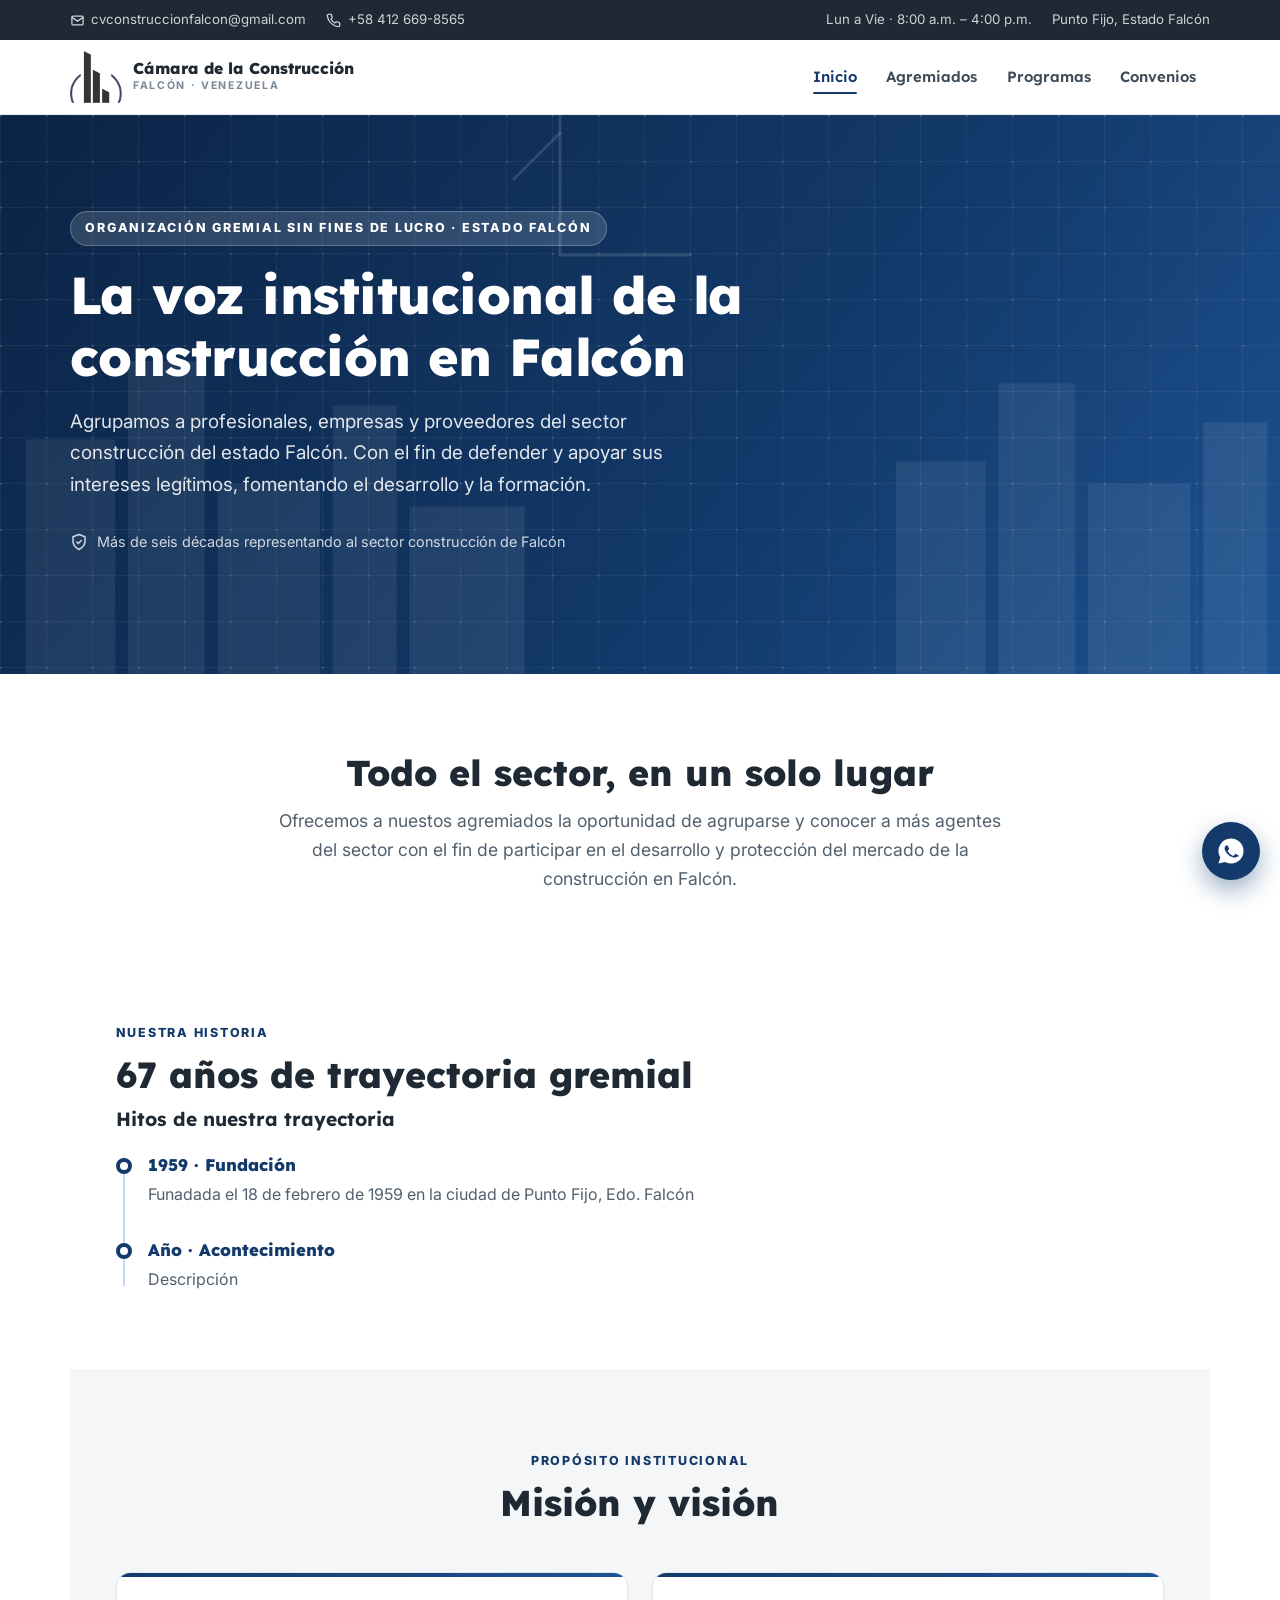
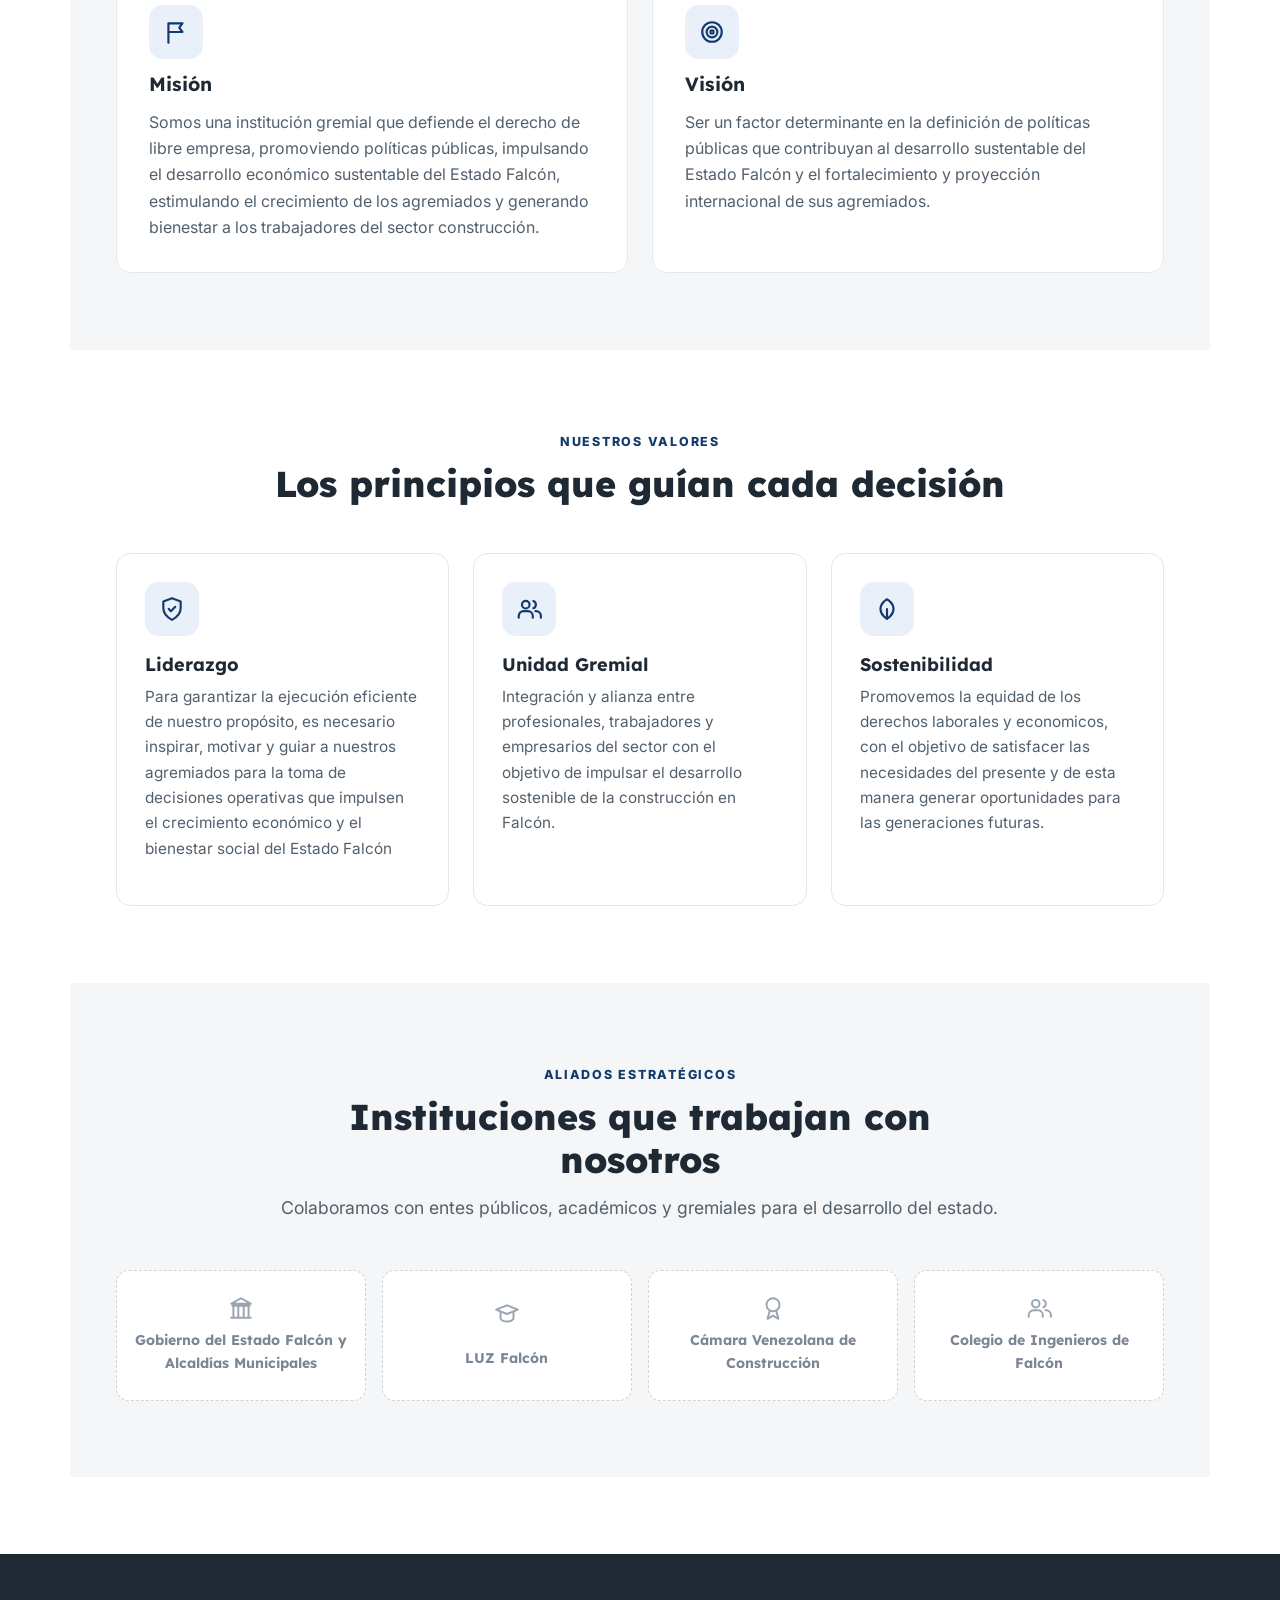
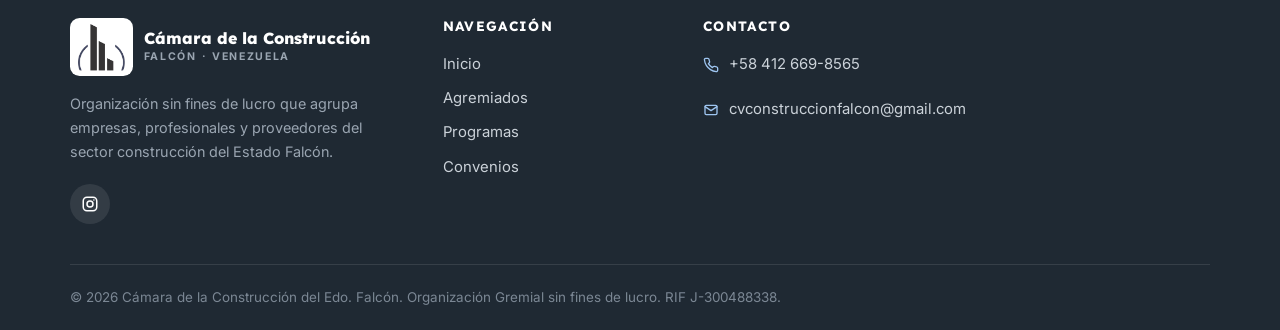
==== commit 849735ee: "Interfaz" ====
--- a/Cámara de Construcción del Estado Falcón/index.html
+++ b/Cámara de Construcción del Estado Falcón/index.html
@@ -20,13 +20,13 @@
   <meta name="twitter:card" content="summary">
 
   <meta name="theme-color" content="#133a6b">
-  <link rel="icon" type="image/png" href="assets/img/logo-edificios.png">
+  <link rel="icon" type="image/png" href="images/logo-edificios.png">
 
   <link rel="preconnect" href="https://fonts.googleapis.com">
   <link rel="preconnect" href="https://fonts.gstatic.com" crossorigin>
   <link href="https://fonts.googleapis.com/css2?family=Lexend:wght@500;600;700;800&family=Inter:wght@400;500;600;700&display=swap" rel="stylesheet">
 
-  <link rel="stylesheet" href="assets/css/styles.css">
+  <link rel="stylesheet" href="index.css">
 
   <!-- Datos estructurados (SEO) -->
   <script type="application/ld+json">
@@ -80,7 +80,7 @@
   <header class="site-header">
     <div class="container header-inner">
       <a class="brand" href="index.html" aria-label="Cámara de Construcción Falcón — Ir al inicio">
-        <img class="brand__mark" src="assets/img/logo-edificios.png" alt="" width="52" height="52">
+        <img class="brand__mark" src="images/logo-edificios.png" alt="" width="52" height="52">
         <span>
           <span class="brand__nombre">Cámara de la Construcción</span>
           <span class="brand__lema">Falcón · Venezuela</span>
@@ -149,25 +149,6 @@
       </div>
     </section>
 
-    <!-- ===== Estadísticas ===== -->
-    <section class="estadisticas" aria-label="Cifras de la Cámara">
-      <div class="container">
-        <div class="estadisticas__caja">
-          <div class="estadistica">
-            <span class="estadistica__num">150+</span>
-            <span class="estadistica__label">Empresas, profesionales y proveedores agremiados</span>
-          </div>
-          <div class="estadistica">
-            <span class="estadistica__num">67</span>
-            <span class="estadistica__label">Años de trayectoria gremial</span>
-          </div>
-          <div class="estadistica">
-            <span class="estadistica__num">25</span>
-            <span class="estadistica__label">Municipios con presencia en Falcón</span>
-          </div>
-        </div>
-      </div>
-    </section>
 
     <!-- ===== Servicios rápidos ===== -->
     <section class="section">
@@ -186,7 +167,7 @@
         <div class="grid grid--2" style="align-items:start">
           <div class="reveal">
             <span class="eyebrow">Nuestra historia</span>
-            <h2>Más de seis décadas organizando al sector</h2>
+            <h2>67 años de trayectoria gremial</h2>
 
           <div class="reveal">
             <h3 style="margin-bottom:1.25rem">Hitos de nuestra trayectoria</h3>
@@ -307,7 +288,7 @@
       <div class="footer-grid">
         <div>
           <div class="footer-marca">
-            <img class="brand__mark" src="assets/img/logo-edificios.png" alt="" width="52" height="52">
+            <img class="brand__mark" src="images/logo-edificios.png" alt="" width="52" height="52">
             <span>
               <span class="brand__nombre">Cámara de la Construcción</span>
               <span class="brand__lema">Falcón · Venezuela</span>
@@ -355,6 +336,6 @@
     <svg aria-hidden="true" viewBox="0 0 24 24" fill="currentColor"><path d="M12 2a10 10 0 0 0-8.6 15.1L2 22l5.1-1.3A10 10 0 1 0 12 2zm5.3 14c-.2.6-1.2 1.2-1.7 1.2-.5.1-1 .1-3.2-.7-2.7-1.1-4.4-3.8-4.5-4-.1-.2-1-1.4-1-2.6s.6-1.8.9-2.1c.2-.2.5-.3.7-.3h.5c.2 0 .4 0 .6.5s.7 1.8.8 1.9c.1.1.1.3 0 .5s-.2.4-.3.6l-.5.5c-.2.2-.3.4-.1.7.2.3.8 1.3 1.7 2.1 1.2 1 2.1 1.4 2.4 1.5.3.1.5.1.7-.1s.7-.9.9-1.2c.2-.3.4-.2.7-.1l1.8.9c.3.2.5.2.6.4.1.1.1.7-.1 1.2z"/></svg>
   </a>
 
-  <script src="assets/js/main.js" defer></script>
+  <script src="index.js" defer></script>
 </body>
 </html>
--- a/Cámara de Construcción del Estado Falcón/index.css
+++ b/Cámara de Construcción del Estado Falcón/index.css
@@ -0,0 +1,721 @@
+/* =========================================================
+   Cámara de Construcción Falcón — Hoja de estilos principal
+   Paleta institucional: Blanco · Gris · Azul
+   ========================================================= */
+
+:root {
+  /* Azul institucional (acento, CTA, detalles) — azul marino Fedecámaras */
+  --azul: #133a6b;
+  --azul-oscuro: #0b2445;
+  --azul-vivo: #1d5291;
+  --azul-claro: #e9f0f9;
+  --azul-borde: #c7d9ef;
+  --carbon: #33343e;
+
+  /* Grises (textos, separadores, fondos secundarios) */
+  --gris-900: #1f2933;
+  --gris-800: #2e3d4b;
+  --gris-700: #3e4c59;
+  --gris-600: #52606d;
+  --gris-500: #7b8794;
+  --gris-400: #9aa5b1;
+  --gris-300: #cbd2d9;
+  --gris-200: #e4e7eb;
+  --gris-100: #f4f6f8;
+
+  /* Blanco base */
+  --blanco: #ffffff;
+
+  --sombra-suave: 0 6px 24px rgba(15, 23, 42, 0.07);
+  --sombra-card: 0 18px 40px rgba(11, 87, 164, 0.12);
+  --radio: 0.9rem;
+  --max: 1140px;
+
+  --fuente-titulo: "Lexend", "Segoe UI", Roboto, Arial, sans-serif;
+  --fuente-cuerpo: "Inter", Roboto, "Segoe UI", Arial, sans-serif;
+}
+
+/* ---------- Reset y base ---------- */
+*,
+*::before,
+*::after {
+  box-sizing: border-box;
+}
+
+html {
+  scroll-behavior: smooth;
+  scroll-padding-top: 6.5rem;
+  -webkit-text-size-adjust: 100%;
+}
+
+body {
+  margin: 0;
+  font-family: var(--fuente-cuerpo);
+  font-size: 1rem;
+  line-height: 1.65;
+  color: var(--gris-700);
+  background: var(--blanco);
+  -webkit-font-smoothing: antialiased;
+}
+
+img,
+svg {
+  max-width: 100%;
+  display: block;
+}
+
+h1,
+h2,
+h3,
+h4,
+h5 {
+  font-family: var(--fuente-titulo);
+  color: var(--gris-900);
+  line-height: 1.2;
+  margin: 0 0 0.75rem;
+  font-weight: 700;
+}
+
+h1 { font-size: clamp(2rem, 4.6vw, 3.25rem); font-weight: 800; letter-spacing: -0.01em; }
+h2 { font-size: clamp(1.6rem, 3vw, 2.25rem); font-weight: 800; }
+h3 { font-size: 1.2rem; }
+p { margin: 0 0 1rem; }
+
+a {
+  color: var(--azul);
+  text-decoration: none;
+}
+
+a:hover { text-decoration: underline; }
+
+ul, ol { padding-left: 1.2rem; }
+
+hr {
+  border: 0;
+  border-top: 1px solid var(--gris-200);
+  margin: 2rem 0;
+}
+
+::selection { background: var(--azul); color: #fff; }
+
+:focus-visible {
+  outline: 3px solid var(--azul);
+  outline-offset: 2px;
+  border-radius: 4px;
+}
+
+/* ---------- Accesibilidad ---------- */
+.skip-link {
+  position: absolute;
+  left: -9999px;
+  top: 0;
+  z-index: 999;
+  background: var(--azul);
+  color: #fff;
+  padding: 0.75rem 1.25rem;
+  font-weight: 700;
+  border-radius: 0 0 0.5rem 0;
+}
+
+.skip-link:focus {
+  left: 0;
+}
+
+/* ---------- Layout ---------- */
+.container {
+  width: min(var(--max), 92%);
+  margin-inline: auto;
+}
+
+.section {
+  padding: clamp(3rem, 6vw, 5rem) 0;
+}
+
+.section--gris { background: var(--gris-100); }
+
+.section-header {
+  max-width: 730px;
+  margin-bottom: clamp(2rem, 4vw, 3rem);
+}
+
+.section-header.center {
+  text-align: center;
+  margin-inline: auto;
+}
+
+.eyebrow {
+  display: inline-block;
+  font-size: 0.78rem;
+  font-weight: 800;
+  letter-spacing: 0.14em;
+  text-transform: uppercase;
+  color: var(--azul);
+  margin-bottom: 0.6rem;
+}
+
+.section--azul .eyebrow { color: #9ec5f0; }
+
+.lead {
+  font-size: 1.1rem;
+  color: var(--gris-600);
+}
+
+.section--azul .lead { color: rgba(255, 255, 255, 0.85); }
+
+.grid {
+  display: grid;
+  gap: 1.5rem;
+}
+
+.grid--2 { grid-template-columns: repeat(auto-fit, minmax(320px, 1fr)); }
+.grid--3 { grid-template-columns: repeat(auto-fit, minmax(270px, 1fr)); }
+
+/* ---------- Barra superior ---------- */
+.topbar {
+  background: var(--gris-900);
+  color: var(--gris-300);
+  font-size: 0.83rem;
+}
+
+.topbar__inner {
+  display: flex;
+  align-items: center;
+  justify-content: space-between;
+  gap: 1rem;
+  min-height: 40px;
+  flex-wrap: wrap;
+  padding: 0.35rem 0;
+}
+
+.topbar__grupo {
+  display: flex;
+  align-items: center;
+  gap: 1.25rem;
+  flex-wrap: wrap;
+}
+
+.topbar a {
+  color: var(--gris-300);
+  display: inline-flex;
+  align-items: center;
+  gap: 0.4rem;
+}
+.topbar a:hover { color: #fff; }
+.topbar svg { width: 15px; height: 15px; }
+
+/* ---------- Encabezado y navegación ---------- */
+.site-header {
+  position: sticky;
+  top: 0;
+  z-index: 100;
+  background: var(--blanco);
+  border-bottom: 1px solid var(--gris-200);
+  transition: box-shadow 0.25s ease;
+}
+
+.site-header.is-scrolled { box-shadow: var(--sombra-suave); }
+
+.header-inner {
+  display: flex;
+  align-items: center;
+  justify-content: space-between;
+  gap: 1rem;
+  min-height: 74px;
+  position: relative;
+}
+
+.brand {
+  display: flex;
+  align-items: center;
+  gap: 0.7rem;
+  color: var(--gris-900);
+}
+.brand:hover { text-decoration: none; }
+
+.brand__mark { height: 52px; width: auto; flex-shrink: 0; }
+
+.brand__nombre {
+  display: block;
+  font-family: var(--fuente-titulo);
+  font-weight: 800;
+  font-size: 0.98rem;
+  line-height: 1.15;
+  color: var(--gris-900);
+}
+
+.brand__lema {
+  display: block;
+  font-size: 0.66rem;
+  font-weight: 700;
+  letter-spacing: 0.16em;
+  text-transform: uppercase;
+  color: var(--gris-500);
+}
+
+.main-nav ul {
+  display: flex;
+  align-items: center;
+  gap: 0.15rem;
+  list-style: none;
+  margin: 0;
+  padding: 0;
+}
+
+.main-nav a {
+  display: block;
+  padding: 0.55rem 0.85rem;
+  font-family: var(--fuente-titulo);
+  font-weight: 600;
+  font-size: 0.93rem;
+  color: var(--gris-700);
+  border-radius: 0.45rem;
+  position: relative;
+}
+.main-nav a:hover {
+  color: var(--azul);
+  background: var(--azul-claro);
+  text-decoration: none;
+}
+
+.main-nav a[aria-current="page"] { color: var(--azul); }
+.main-nav a[aria-current="page"]::after {
+  content: "";
+  position: absolute;
+  left: 0.85rem;
+  right: 0.85rem;
+  bottom: 0.25rem;
+  height: 2px;
+  background: var(--azul);
+  border-radius: 2px;
+}
+
+.nav-toggle {
+  display: none;
+  flex-direction: column;
+  justify-content: center;
+  gap: 5px;
+  width: 46px;
+  height: 46px;
+  padding: 10px;
+  background: var(--azul-claro);
+  border: 1px solid var(--azul-borde);
+  border-radius: 0.5rem;
+  cursor: pointer;
+}
+
+.nav-toggle span {
+  display: block;
+  height: 2.5px;
+  width: 100%;
+  background: var(--azul);
+  border-radius: 2px;
+  transition: transform 0.25s ease, opacity 0.2s ease;
+}
+
+.nav-toggle[aria-expanded="true"] span:nth-child(1) { transform: translateY(7.5px) rotate(45deg); }
+.nav-toggle[aria-expanded="true"] span:nth-child(2) { opacity: 0; }
+.nav-toggle[aria-expanded="true"] span:nth-child(3) { transform: translateY(-7.5px) rotate(-45deg); }
+
+/* ---------- Hero (Inicio) ---------- */
+.hero {
+  position: relative;
+  overflow: hidden;
+  color: #fff;
+  background: linear-gradient(125deg, var(--azul-oscuro) 0%, var(--azul) 62%, var(--azul-vivo) 100%);
+  padding: clamp(3.5rem, 8vw, 6rem) 0 clamp(4.5rem, 9vw, 6.5rem);
+}
+
+.hero__bg {
+  position: absolute;
+  inset: 0;
+  width: 100%;
+  height: 100%;
+  pointer-events: none;
+}
+
+.hero__contenido {
+  position: relative;
+  max-width: 720px;
+}
+
+.hero .eyebrow {
+  background: rgba(255, 255, 255, 0.14);
+  padding: 0.4rem 0.9rem;
+  border-radius: 999px;
+  border: 1px solid rgba(255, 255, 255, 0.25);
+  color: #fff;
+  margin-bottom: 1.1rem;
+}
+
+.hero h1 { color: #fff; margin-bottom: 1.1rem; }
+
+.hero__texto {
+  font-size: clamp(1.02rem, 2vw, 1.18rem);
+  color: rgba(255, 255, 255, 0.88);
+  max-width: 620px;
+  margin-bottom: 1.9rem;
+}
+
+.hero__confianza {
+  display: flex;
+  align-items: center;
+  gap: 0.55rem;
+  font-size: 0.9rem;
+  color: rgba(255, 255, 255, 0.8);
+}
+.hero__confianza svg { width: 18px; height: 18px; flex-shrink: 0; }
+
+/* ---------- Estadísticas ---------- */
+.estadisticas {
+  position: relative;
+  z-index: 2;
+  margin-top: -3.2rem;
+}
+
+.estadisticas__caja {
+  background: #fff;
+  border: 1px solid var(--gris-200);
+  border-radius: var(--radio);
+  box-shadow: var(--sombra-suave);
+  display: grid;
+  grid-template-columns: repeat(3, 1fr);
+  overflow: hidden;
+}
+
+.estadistica {
+  padding: 1.6rem 1.25rem;
+  text-align: center;
+  border-right: 1px solid var(--gris-200);
+}
+.estadistica:last-child { border-right: 0; }
+
+.estadistica__num {
+  display: block;
+  font-family: var(--fuente-titulo);
+  font-weight: 800;
+  font-size: clamp(1.7rem, 3vw, 2.3rem);
+  color: var(--azul);
+  line-height: 1.1;
+}
+
+.estadistica__label {
+  font-size: 0.85rem;
+  color: var(--gris-500);
+  font-weight: 600;
+}
+
+/* ---------- Tarjetas ---------- */
+.tarjeta {
+  background: #fff;
+  border: 1px solid var(--gris-200);
+  border-radius: var(--radio);
+  padding: 1.75rem;
+  height: 100%;
+  display: flex;
+  flex-direction: column;
+  transition: transform 0.25s ease, box-shadow 0.25s ease, border-color 0.25s ease;
+}
+
+.tarjeta:hover {
+  transform: translateY(-5px);
+  box-shadow: var(--sombra-card);
+  border-color: var(--azul-borde);
+}
+
+.tarjeta__icono {
+  width: 54px;
+  height: 54px;
+  border-radius: 0.85rem;
+  background: var(--azul-claro);
+  color: var(--azul);
+  display: grid;
+  place-items: center;
+  margin-bottom: 1.1rem;
+}
+.tarjeta__icono svg { width: 26px; height: 26px; }
+
+.tarjeta h3 { font-size: 1.13rem; margin-bottom: 0.5rem; }
+.tarjeta p { color: var(--gris-600); font-size: 0.96rem; flex-grow: 0; }
+.tarjeta .enlace-flecha { margin-top: auto; padding-top: 0.9rem; }
+.tarjeta--sobre-fondo .tarjeta__icono {
+  background: rgba(255, 255, 255, 0.15);
+  color: #fff;
+}
+
+.page-hero .container { position: relative; }
+
+/* Misión / Visión en 2 columnas */
+.mv {
+  display: grid;
+  grid-template-columns: repeat(auto-fit, minmax(300px, 1fr));
+  gap: 1.5rem;
+}
+
+.mv__item {
+  background: #fff;
+  border: 1px solid var(--gris-200);
+  border-radius: var(--radio);
+  padding: 2rem;
+  position: relative;
+  overflow: hidden;
+}
+
+.mv__item::before {
+  content: "";
+  position: absolute;
+  top: 0;
+  left: 0;
+  width: 100%;
+  height: 4px;
+  background: linear-gradient(90deg, var(--azul), var(--azul-vivo));
+}
+
+.mv__item .tarjeta__icono { margin-bottom: 0.9rem; }
+.mv__item p { color: var(--gris-600); margin: 0; }
+
+/* ---------- Línea de tiempo (historia) ---------- */
+.tiempo {
+  list-style: none;
+  margin: 0;
+  padding: 0 0 0 2rem;
+  position: relative;
+  display: grid;
+  gap: 1.75rem;
+}
+
+.tiempo::before {
+  content: "";
+  position: absolute;
+  left: 7px;
+  top: 6px;
+  bottom: 6px;
+  width: 2px;
+  background: var(--azul-borde);
+}
+
+.tiempo li { position: relative; }
+
+.tiempo li::before {
+  content: "";
+  position: absolute;
+  left: -2rem;
+  top: 0.45rem;
+  width: 16px;
+  height: 16px;
+  border-radius: 50%;
+  background: #fff;
+  border: 4px solid var(--azul);
+}
+
+.tiempo__anio {
+  font-family: var(--fuente-titulo);
+  font-weight: 800;
+  color: var(--azul);
+  font-size: 1.05rem;
+  display: block;
+  margin-bottom: 0.15rem;
+}
+
+.tiempo p { margin: 0; color: var(--gris-600); }
+
+.servicio-lista .tarjeta__icono { margin-bottom: 0; flex-shrink: 0; }
+
+/* ---------- Aliados ---------- */
+.aliados {
+  display: grid;
+  grid-template-columns: repeat(auto-fit, minmax(160px, 1fr));
+  gap: 1rem;
+}
+
+.aliado {
+  background: #fff;
+  border: 1px dashed var(--gris-300);
+  border-radius: 0.8rem;
+  padding: 1.5rem 1rem;
+  text-align: center;
+  color: var(--gris-500);
+  font-family: var(--fuente-titulo);
+  font-weight: 700;
+  font-size: 0.88rem;
+  display: grid;
+  place-items: center;
+  gap: 0.5rem;
+  min-height: 105px;
+  transition: border-color 0.2s ease, color 0.2s ease, transform 0.2s ease;
+}
+.aliado:hover { border-color: var(--azul); color: var(--azul); transform: translateY(-3px); }
+.aliado svg { width: 26px; height: 26px; color: var(--gris-400); }
+.aliado:hover svg { color: var(--azul); }
+
+/* ---------- Pie de página ---------- */
+.site-footer {
+  background: var(--gris-900);
+  color: var(--gris-300);
+  padding-top: clamp(2.8rem, 6vw, 4rem);
+  font-size: 0.93rem;
+}
+
+.footer-grid {
+  display: grid;
+  grid-template-columns: 1.5fr repeat(3, 1fr);
+  gap: 2.25rem;
+  padding-bottom: 2.5rem;
+}
+
+.site-footer h4 {
+  color: #fff;
+  font-size: 0.85rem;
+  text-transform: uppercase;
+  letter-spacing: 0.1em;
+  margin-bottom: 1.1rem;
+}
+
+.site-footer p { color: var(--gris-400); font-size: 0.9rem; }
+
+.footer-marca { display: flex; align-items: center; gap: 0.7rem; margin-bottom: 1rem; }
+.footer-marca .brand__mark { background: #fff; padding: 0.35rem 0.5rem; border-radius: 0.6rem; height: 58px; }
+.footer-marca .brand__nombre { color: #fff; font-size: 1rem; }
+.footer-marca .brand__lema { color: var(--gris-400); }
+
+.footer-lista { list-style: none; margin: 0; padding: 0; display: grid; gap: 0.6rem; }
+.footer-lista a { color: var(--gris-300); }
+.footer-lista a:hover { color: #9ec5f0; text-decoration: underline; }
+
+.footer-contacto li {
+  display: flex;
+  gap: 0.6rem;
+  align-items: flex-start;
+  color: var(--gris-300);
+  margin-bottom: 0.7rem;
+}
+.footer-contacto svg { width: 16px; height: 16px; flex-shrink: 0; margin-top: 0.3rem; color: #9ec5f0; }
+
+.redes { display: flex; gap: 0.6rem; margin-top: 1.25rem; }
+
+.redes a {
+  width: 40px;
+  height: 40px;
+  border-radius: 50%;
+  background: rgba(255, 255, 255, 0.09);
+  display: grid;
+  place-items: center;
+  color: #fff;
+  transition: background-color 0.2s ease, transform 0.2s ease;
+}
+.redes a:hover { background: var(--azul); transform: translateY(-3px); }
+.redes svg { width: 18px; height: 18px; }
+
+.footer-bottom {
+  border-top: 1px solid rgba(255, 255, 255, 0.1);
+  padding: 1.35rem 0;
+  display: flex;
+  flex-wrap: wrap;
+  justify-content: space-between;
+  gap: 0.75rem;
+  font-size: 0.84rem;
+  color: var(--gris-500);
+}
+
+.footer-bottom a { color: var(--gris-400); }
+.footer-bottom a:hover { color: #9ec5f0; }
+
+/* ---------- Animaciones de entrada ---------- */
+.reveal {
+  opacity: 0;
+  transform: translateY(20px);
+  transition: opacity 0.6s ease, transform 0.6s ease;
+}
+
+.reveal.is-visible { opacity: 1; transform: none; }
+
+/* ---------- Botón flotante de WhatsApp ---------- */
+.boton-whatsapp {
+  position: fixed;
+  right: 1.25rem;
+  bottom: 1.25rem;
+  z-index: 90;
+  width: 58px;
+  height: 58px;
+  border-radius: 50%;
+  background: var(--azul);
+  color: #fff;
+  display: grid;
+  place-items: center;
+  box-shadow: 0 10px 25px rgba(7, 59, 110, 0.4);
+  transition: transform 0.2s ease, background-color 0.2s ease;
+}
+
+.boton-whatsapp:hover {
+  transform: scale(1.08);
+  background: var(--azul-oscuro);
+}
+
+.boton-whatsapp svg { width: 30px; height: 30px; }
+.programa-presentacion__texto .eyebrow {
+  margin-bottom: 0.6rem;
+}
+.programa-presentacion__texto .lead {
+  margin-bottom: 1.25rem;
+}
+
+/* =========================================================
+   RESPONSIVE
+   ========================================================= */
+
+@media (max-width: 1024px) {
+  .footer-grid { grid-template-columns: 1fr 1fr; }
+  .contacto-grid { grid-template-columns: 1fr; }
+}
+
+@media (max-width: 900px) {
+  .nav-toggle { display: flex; }
+
+  .main-nav {
+    position: absolute;
+    top: 100%;
+    left: 0;
+    right: 0;
+    background: #fff;
+    border-bottom: 1px solid var(--gris-200);
+    box-shadow: var(--sombra-suave);
+    display: none;
+  }
+
+  .main-nav.is-open { display: block; }
+
+  .main-nav ul {
+    flex-direction: column;
+    align-items: stretch;
+    gap: 0;
+    padding: 0.6rem 0 1rem;
+    width: min(var(--max), 92%);
+    margin-inline: auto;
+  }
+
+  .main-nav a {
+    padding: 0.85rem 0.9rem;
+    font-size: 1rem;
+    border-bottom: 1px solid var(--gris-100);
+    border-radius: 0;
+  }
+
+  .main-nav a[aria-current="page"] { background: var(--azul-claro); }
+  .main-nav a[aria-current="page"]::after { display: none; }
+}
+
+@media (max-width: 760px) {
+  .topbar { display: none; }
+
+  .estadisticas { margin-top: -2.2rem; }
+  .estadisticas__caja { grid-template-columns: repeat(2, 1fr); }
+  .estadistica { border-bottom: 1px solid var(--gris-200); }
+  .estadistica:nth-child(2n) { border-right: 0; }
+  .estadistica:nth-last-child(-n + 2) { border-bottom: 0; }
+
+  .footer-grid { grid-template-columns: 1fr; gap: 1.75rem; }
+}
+
+@media (max-width: 480px) {
+  .estadisticas__caja { grid-template-columns: 1fr; }
+  .estadistica { border-right: 0; }
+}
